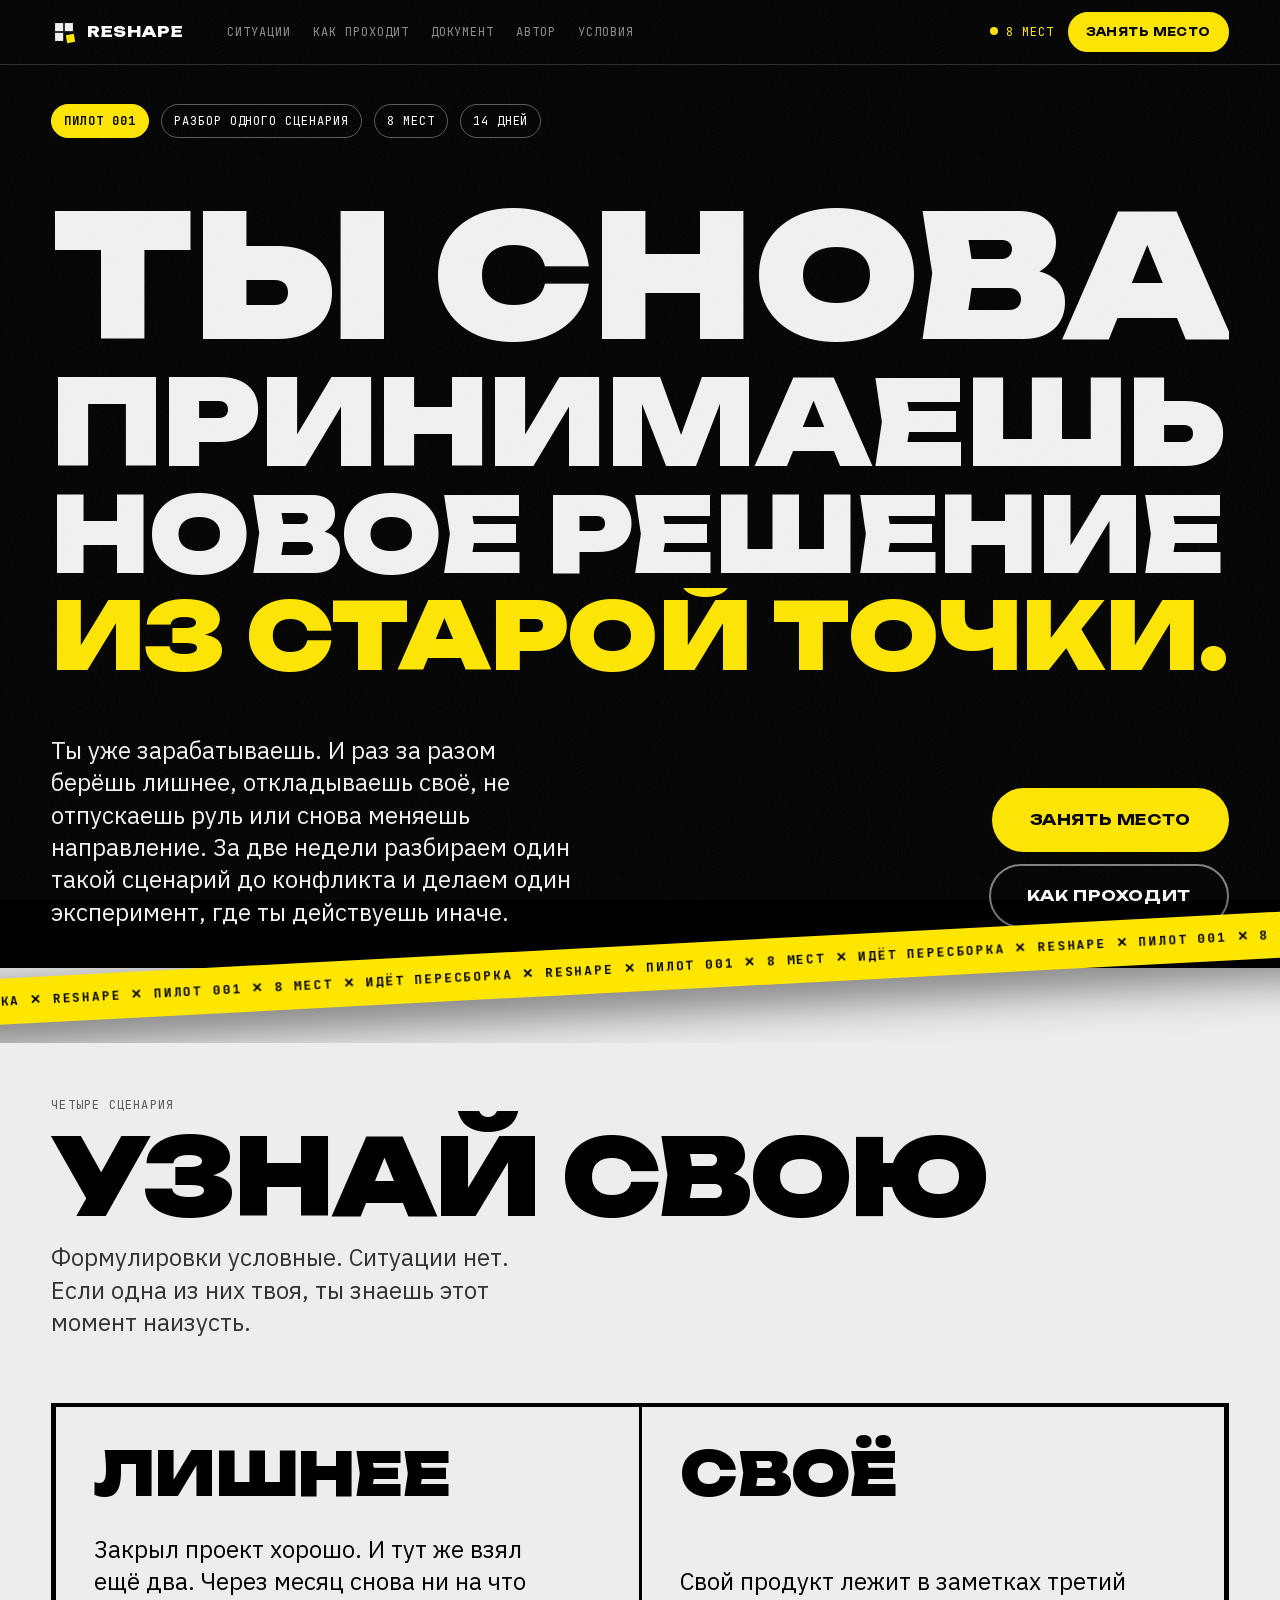
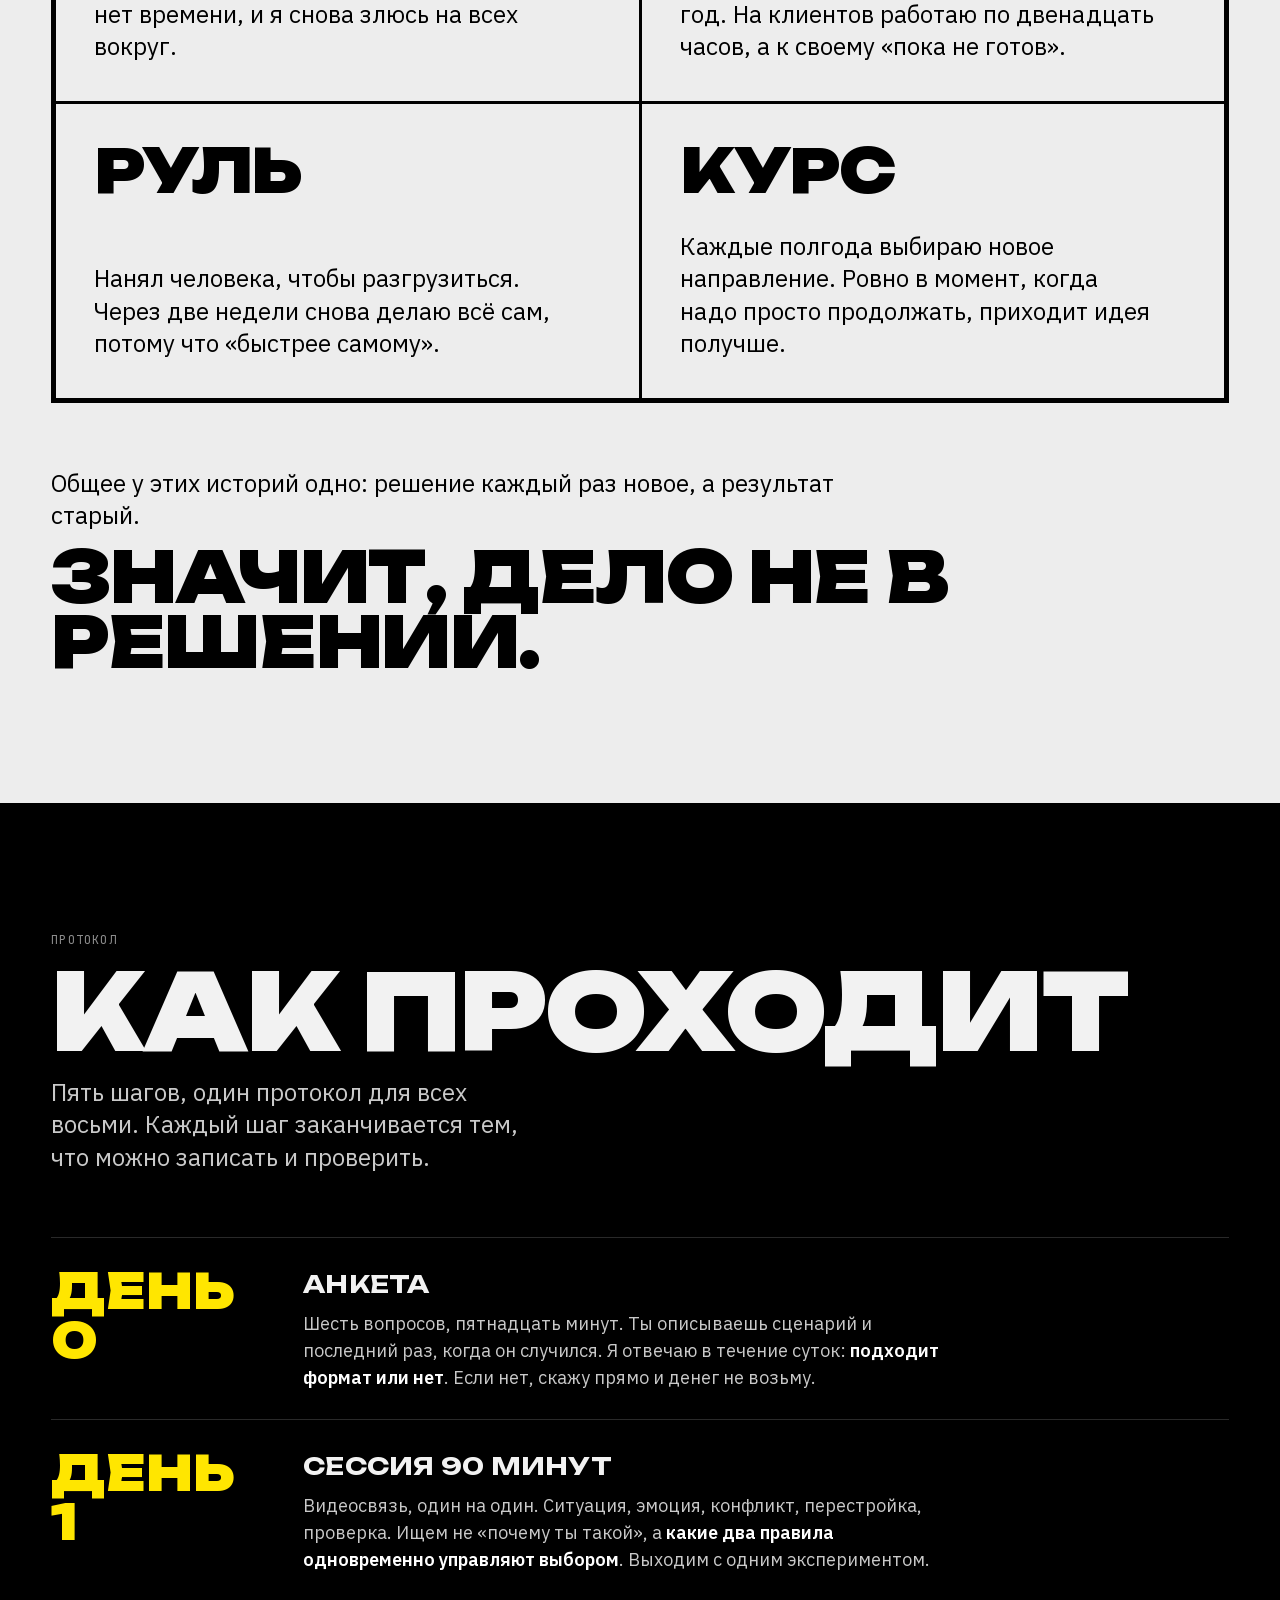
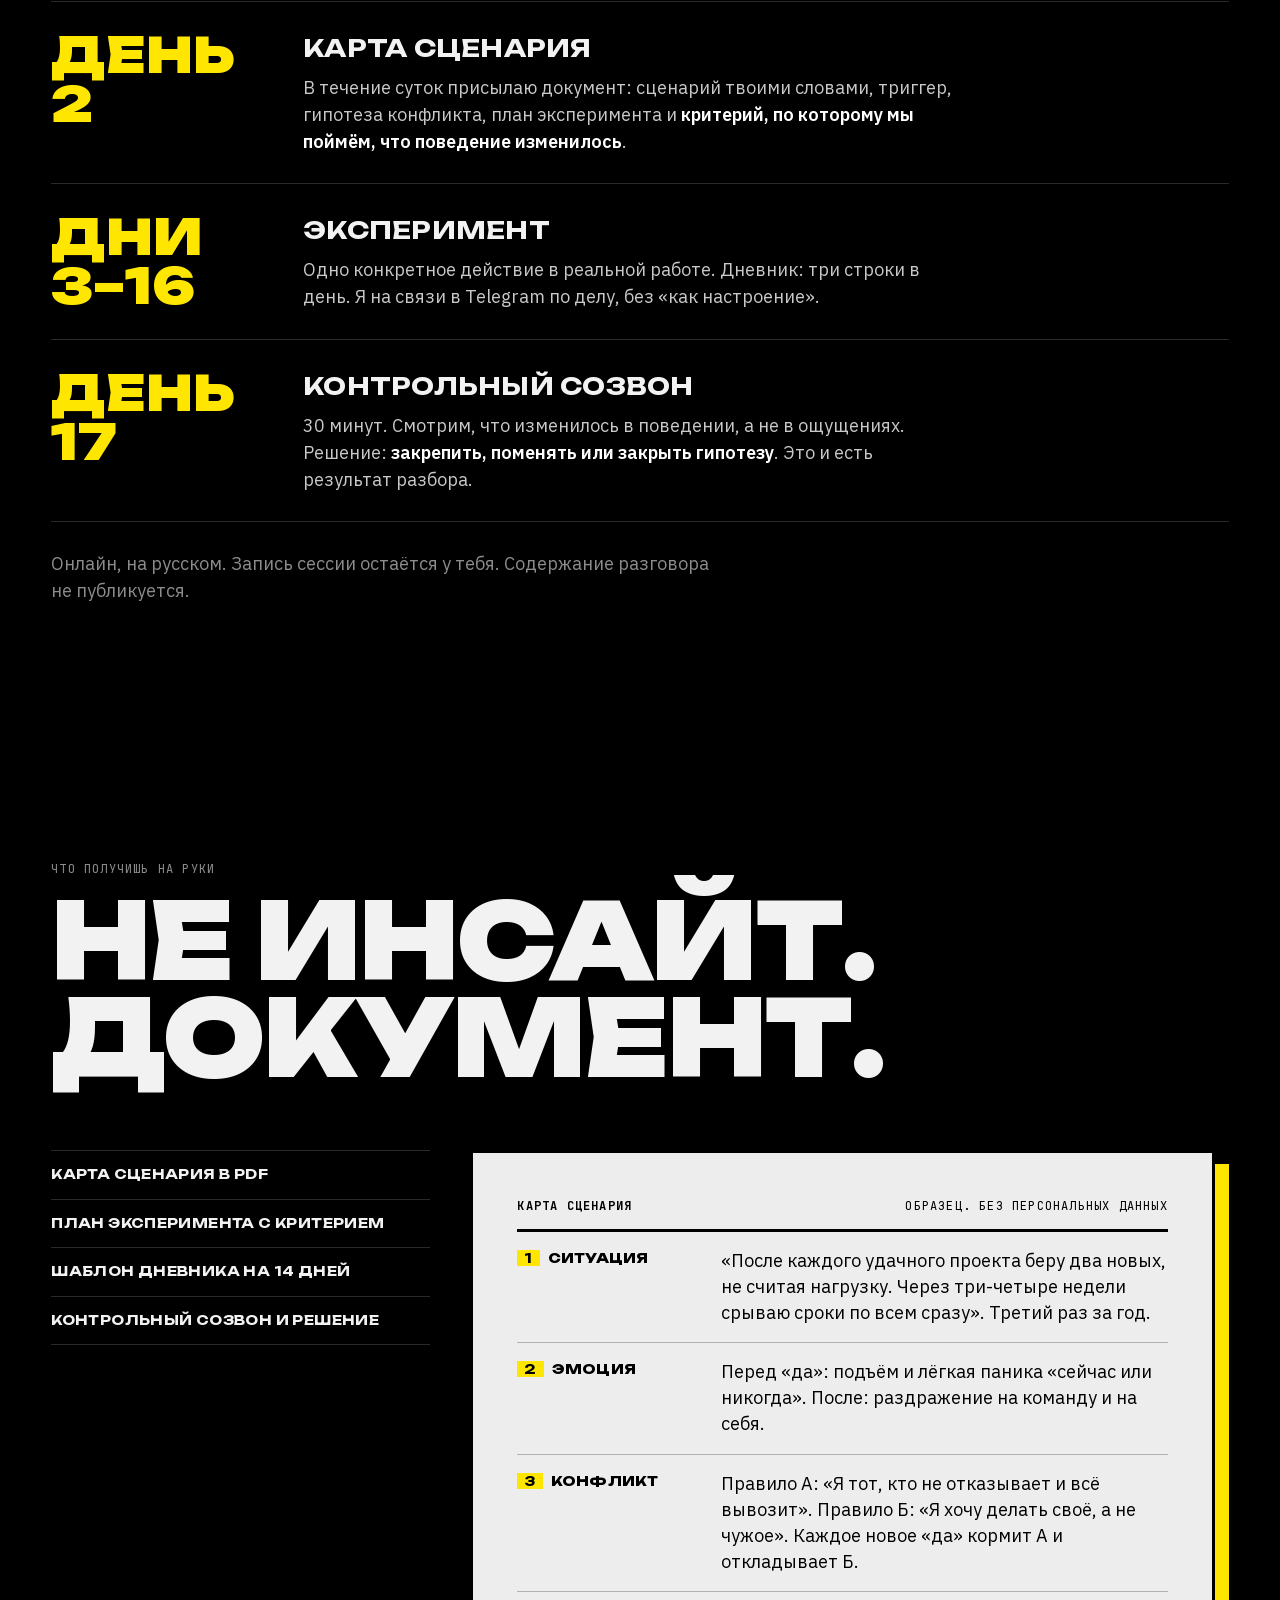
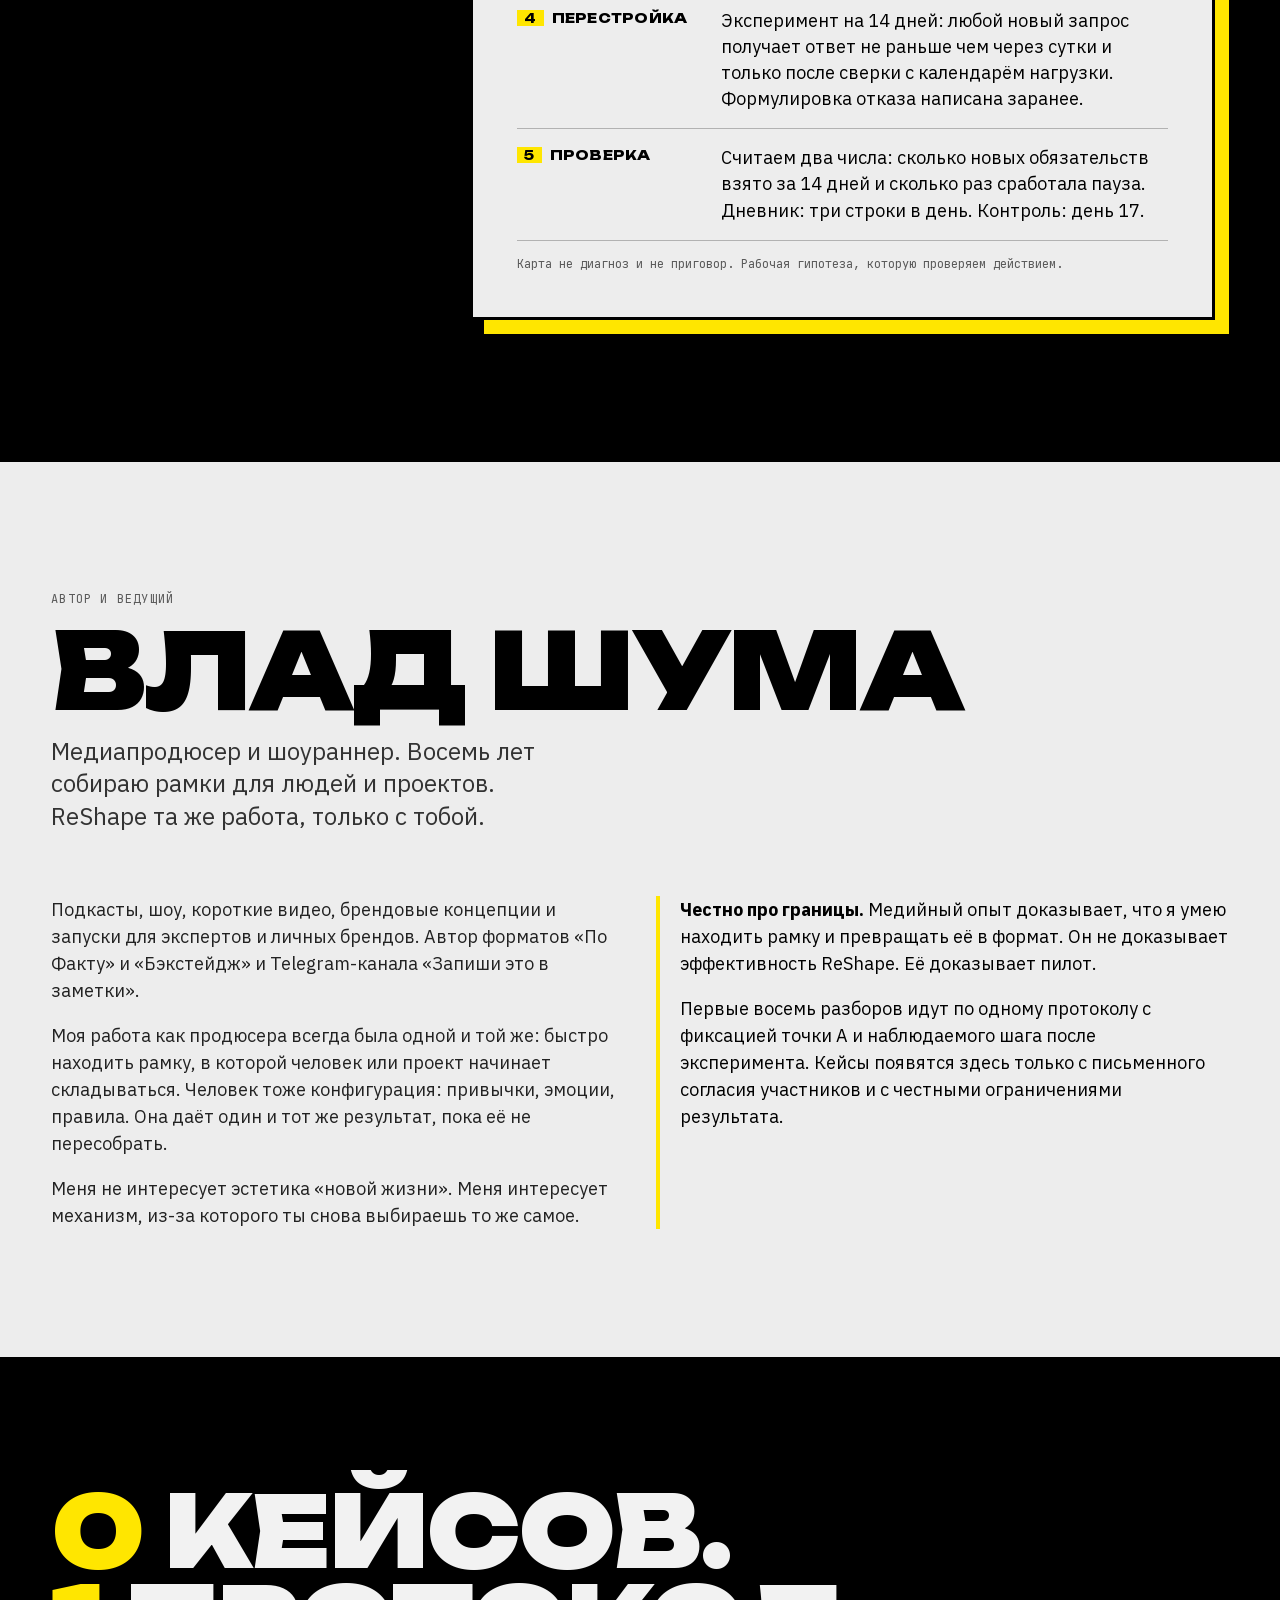
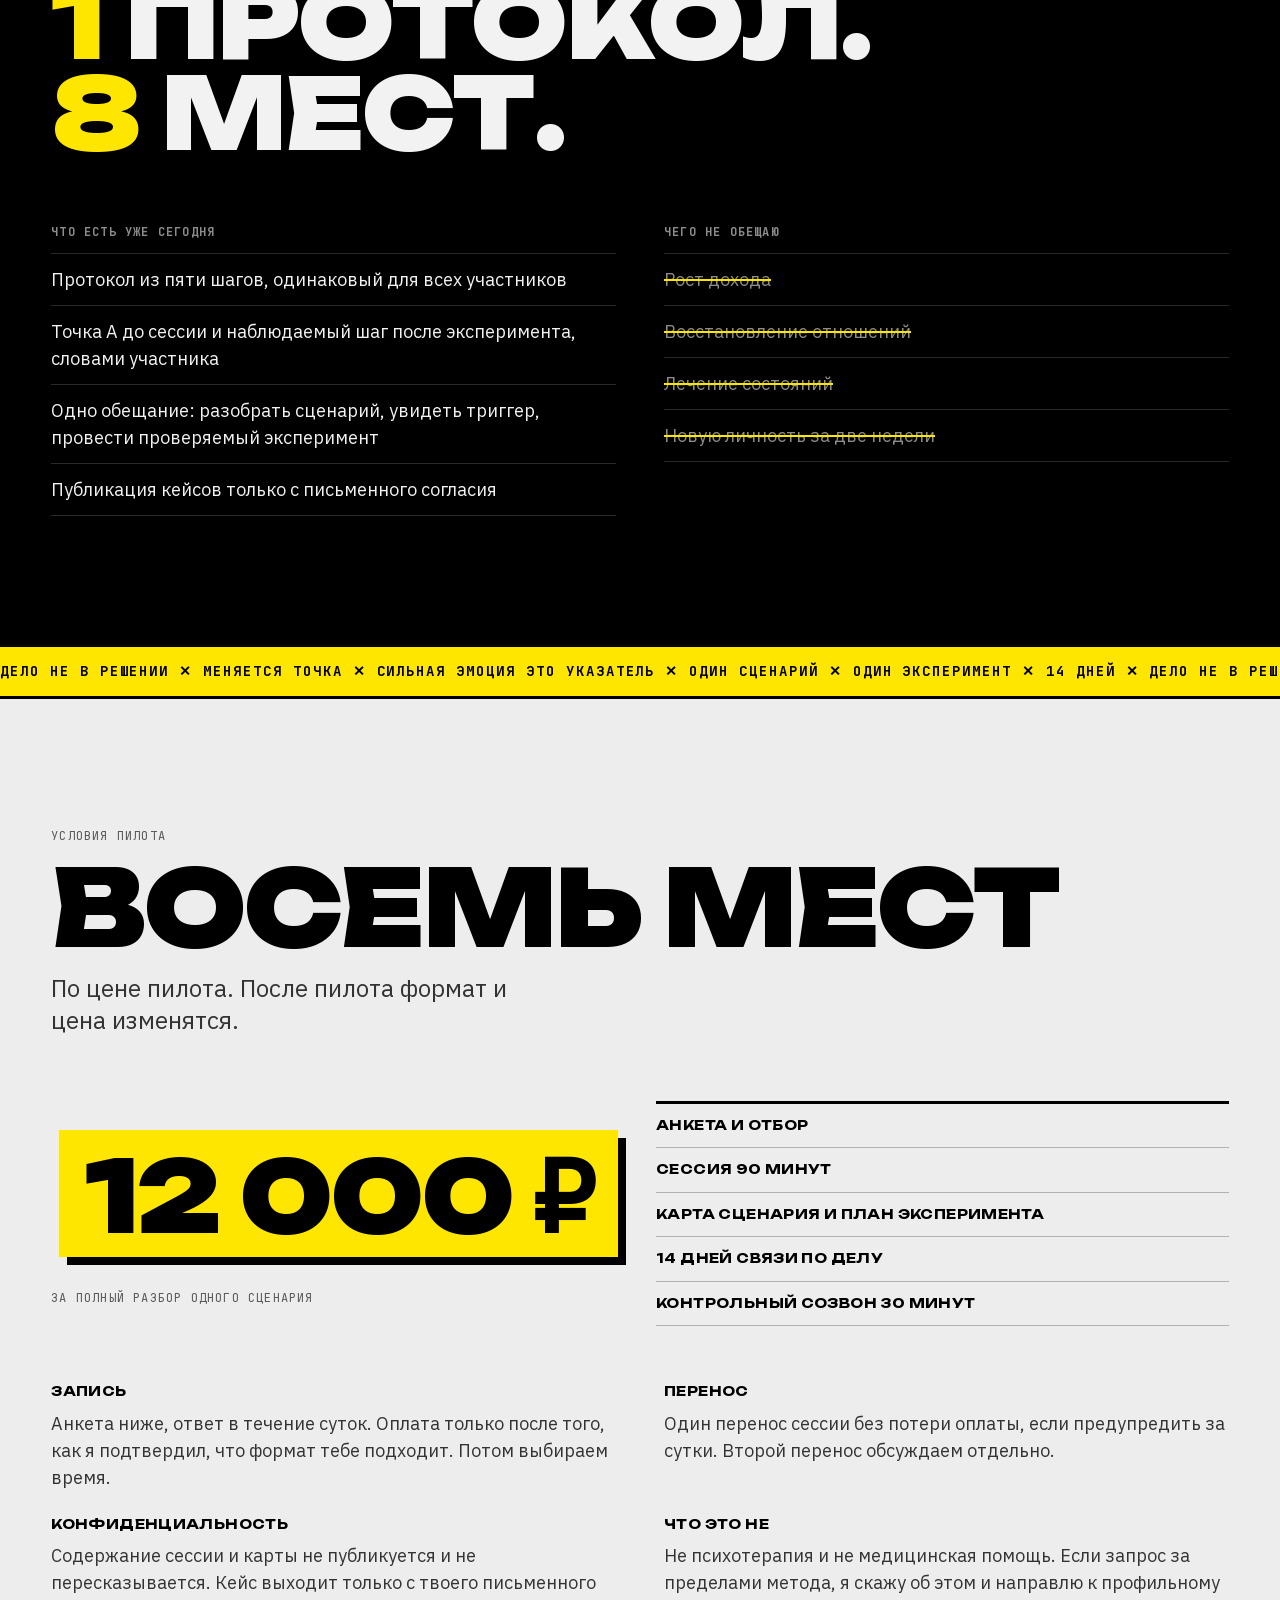
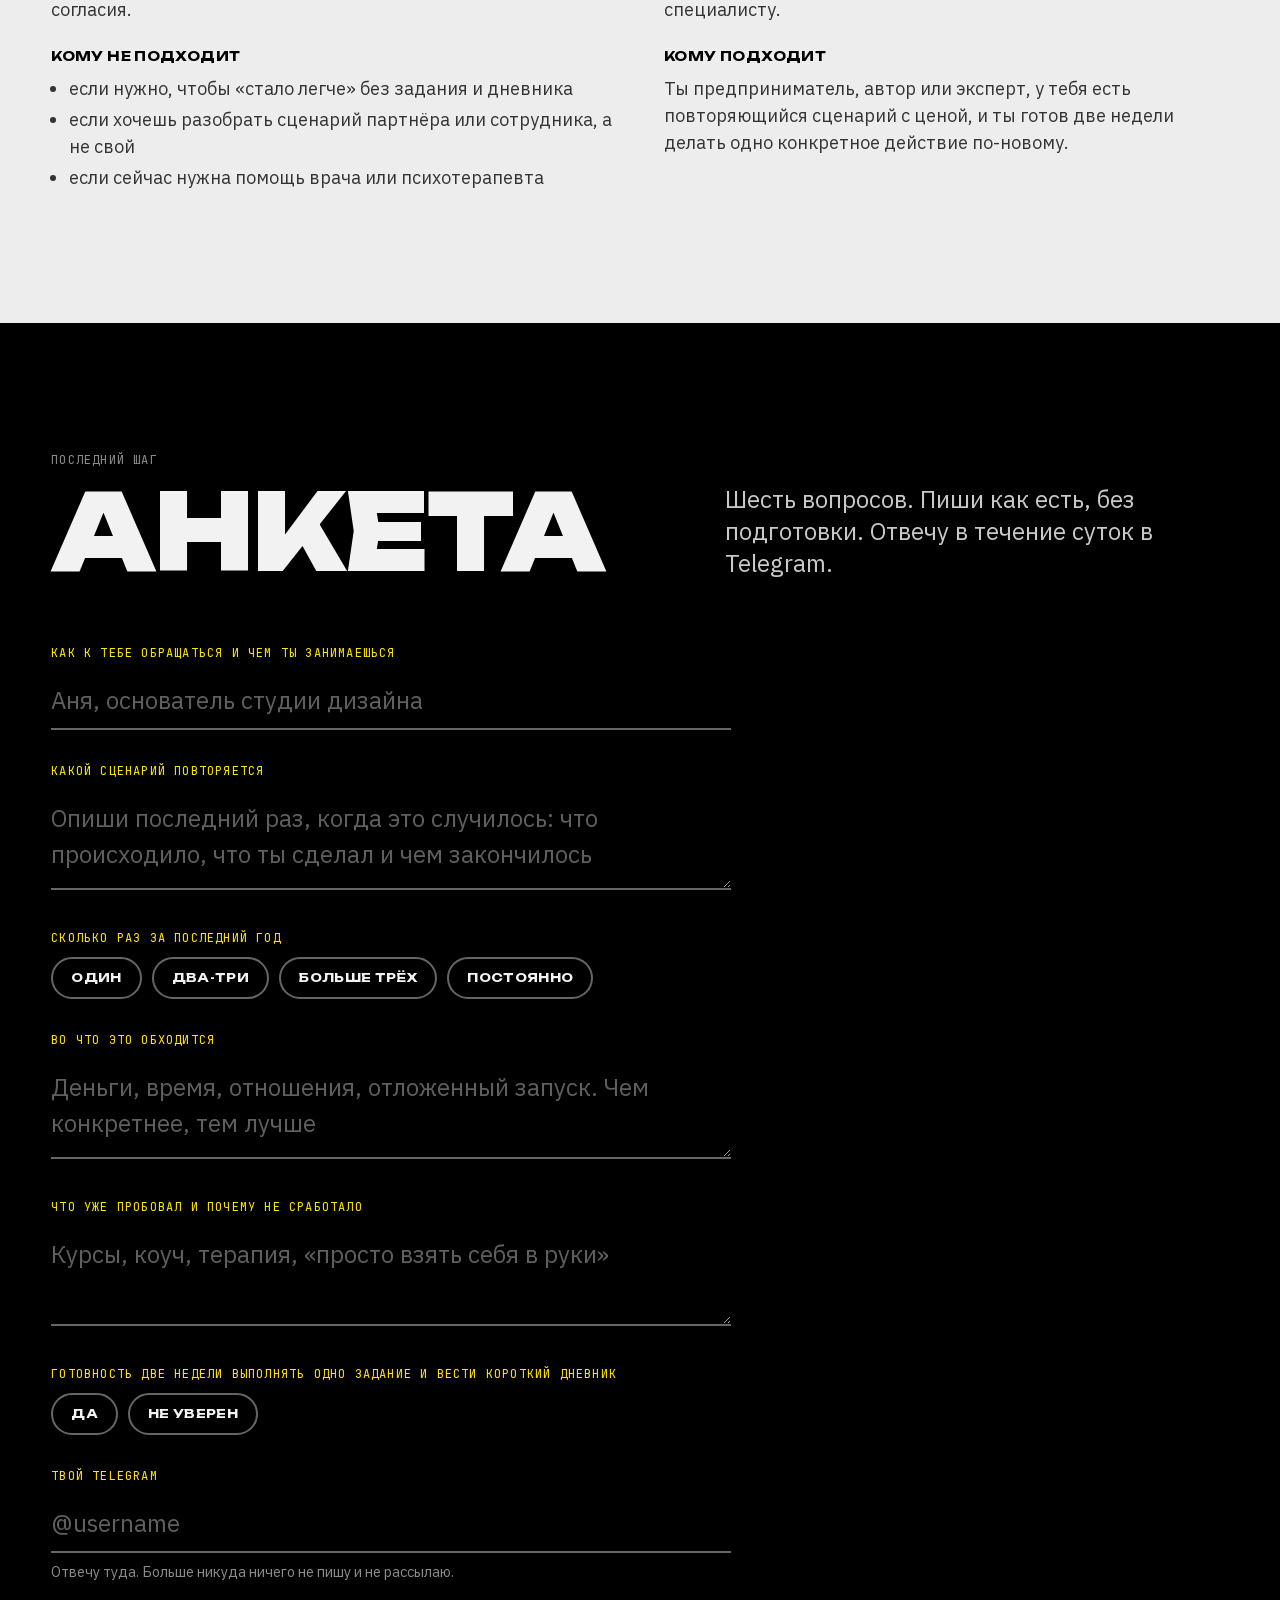
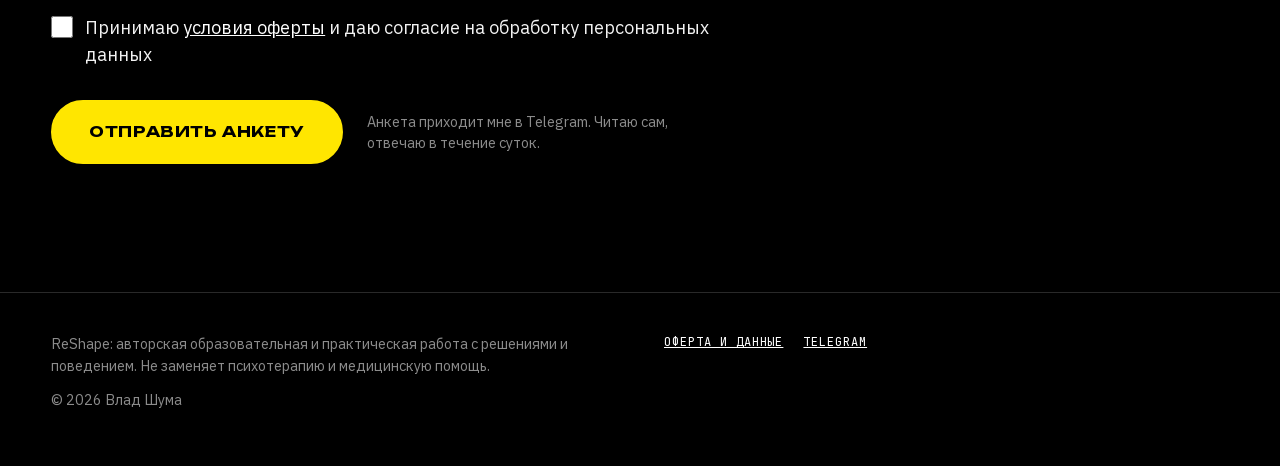
==== index.html @ 0f5c49ff "Редизайн: стрит-хайп, чёрное и жёлтое Афишный заголовок на всю ширину (Unbounded), IBM Plex Sans, Je" ====
<!DOCTYPE html>
<html lang="ru">
<head>
<meta charset="utf-8">
<meta name="viewport" content="width=device-width, initial-scale=1">
<title>ReShape — разбор одного повторяющегося сценария</title>
<meta name="description" content="Ты снова принимаешь новое решение из старой точки. Разбор одного повторяющегося сценария для предпринимателей и экспертов: сессия 90 минут, карта сценария, эксперимент на 7–14 дней, контроль. Пилот 001, восемь мест.">
<meta name="theme-color" content="#000000">
<meta property="og:type" content="website">
<meta property="og:title" content="ReShape — разбор одного повторяющегося сценария">
<meta property="og:description" content="Ты снова принимаешь новое решение из старой точки. Один сценарий, один эксперимент, две недели. Пилот 001, восемь мест.">
<meta property="og:image" content="https://shumniyvlad-cell.github.io/reshape/assets/img/og.png">
<meta property="og:url" content="https://shumniyvlad-cell.github.io/reshape/">
<meta name="twitter:card" content="summary_large_image">
<link rel="canonical" href="https://shumniyvlad-cell.github.io/reshape/">
<link rel="icon" href="assets/img/mark.svg" type="image/svg+xml">
<link rel="preload" href="fonts/unbounded-200-900-cyrillic.woff2" as="font" type="font/woff2" crossorigin>
<link rel="preload" href="fonts/plex-400-cyrillic.woff2" as="font" type="font/woff2" crossorigin>
<link rel="preload" href="fonts/jbmono-700-cyrillic.woff2" as="font" type="font/woff2" crossorigin>
<link rel="stylesheet" href="fonts/fonts.css?v=4">
<link rel="stylesheet" href="css/styles.css?v=4">
<script>
(function(){try{var p=new URLSearchParams(location.search);if(p.has('motion'))localStorage.setItem('reshape-motion',p.get('motion'));var f=localStorage.getItem('reshape-motion');var r=f==='1'?false:f==='0'?true:matchMedia('(prefers-reduced-motion: reduce)').matches;document.documentElement.className+=r?' no-motion':' motion';}catch(e){document.documentElement.className+=' motion'}})();
</script>
</head>
<body>

<a class="skip" href="#main">К содержанию</a>

<header class="hd">
  <div class="wrap hd__in">
    <a class="brand" href="#top" aria-label="ReShape, на начало страницы">
      <img src="assets/img/mark.svg" alt="" width="26" height="26">
      <span>ReShape</span>
    </a>
    <nav class="hd__nav" aria-label="Разделы">
      <a href="#situations">Ситуации</a>
      <a href="#how">Как проходит</a>
      <a href="#map">Документ</a>
      <a href="#author">Автор</a>
      <a href="#terms">Условия</a>
    </nav>
    <div class="hd__right">
      <span class="seats">8 мест</span>
      <a class="btn btn--sm" href="#apply">Занять место</a>
    </div>
  </div>
</header>

<main id="main">

<section class="hero" id="top">
  <div class="wrap">
    <div class="hero__meta">
      <span class="tag tag--y">Пилот 001</span>
      <span class="tag">Разбор одного сценария</span>
      <span class="tag">8 мест</span>
      <span class="tag">14 дней</span>
    </div>
    <h1 class="slamwall" id="slam" data-lines-desktop="ТЫ СНОВА|ПРИНИМАЕШЬ|НОВОЕ РЕШЕНИЕ|ИЗ СТАРОЙ ТОЧКИ." data-lines-mobile="ТЫ СНОВА|ПРИНИМАЕШЬ|НОВОЕ|РЕШЕНИЕ|ИЗ СТАРОЙ|ТОЧКИ." data-yellow-from="ИЗ СТАРОЙ">
      <span class="ln"><span class="w">Ты снова</span></span>
      <span class="ln"><span class="w">принимаешь</span></span>
      <span class="ln"><span class="w">новое решение</span></span>
      <span class="ln ln--y"><span class="w">из старой точки.</span></span>
    </h1>
    <div class="hero__row">
      <p class="hero__lead">Ты уже зарабатываешь. И раз за разом берёшь лишнее, откладываешь своё, не отпускаешь руль или снова меняешь направление. За две недели разбираем один такой сценарий до конфликта и делаем один эксперимент, где ты действуешь иначе.</p>
      <div class="hero__cta">
        <a class="btn btn--lg" href="#apply">Занять место</a>
        <a class="btn btn--lg btn--ghost" href="#how">Как проходит</a>
      </div>
    </div>
  </div>
</section>

<div class="tape" aria-hidden="true">
  <div class="tape__band"><div class="track" data-repeat="8"><span>Идёт пересборка ✕ ReShape ✕ Пилот 001 ✕ 8 мест ✕ </span></div></div>
</div>

<section class="sec sec--light" id="situations">
  <div class="wrap">
    <div class="sec__head">
      <div>
        <p class="kicker">Четыре сценария</p>
        <h2 class="slam rv">Узнай свою</h2>
      </div>
      <p class="sub">Формулировки условные. Ситуации нет. Если одна из них твоя, ты знаешь этот момент наизусть.</p>
    </div>
    <div class="sit">
      <article class="sit__card rv">
        <div class="sit__stamp">Лишнее</div>
        <p class="sit__q">Закрыл проект хорошо. И тут же взял ещё два. Через месяц снова ни на что нет времени, и я снова злюсь на всех вокруг.</p>
      </article>
      <article class="sit__card rv">
        <div class="sit__stamp">Своё</div>
        <p class="sit__q">Свой продукт лежит в заметках третий год. На клиентов работаю по двенадцать часов, а к своему «пока не готов».</p>
      </article>
      <article class="sit__card rv">
        <div class="sit__stamp">Руль</div>
        <p class="sit__q">Нанял человека, чтобы разгрузиться. Через две недели снова делаю всё сам, потому что «быстрее самому».</p>
      </article>
      <article class="sit__card rv">
        <div class="sit__stamp">Курс</div>
        <p class="sit__q">Каждые полгода выбираю новое направление. Ровно в момент, когда надо просто продолжать, приходит идея получше.</p>
      </article>
    </div>
    <div class="sit__after">
      <p>Общее у этих историй одно: решение каждый раз новое, а результат старый.</p>
      <h3 class="slam slam--m rv">Значит, дело не в решении.</h3>
    </div>
  </div>
</section>

<section class="sec" id="how">
  <div class="wrap">
    <div class="sec__head">
      <div>
        <p class="kicker">Протокол</p>
        <h2 class="slam rv">Как проходит</h2>
      </div>
      <p class="sub">Пять шагов, один протокол для всех восьми. Каждый шаг заканчивается тем, что можно записать и проверить.</p>
    </div>
    <ol class="steps">
      <li class="step">
        <div class="step__day">День 0</div>
        <div>
          <h3>Анкета</h3>
          <p>Шесть вопросов, пятнадцать минут. Ты описываешь сценарий и последний раз, когда он случился. Я отвечаю в течение суток: <strong>подходит формат или нет</strong>. Если нет, скажу прямо и денег не возьму.</p>
        </div>
      </li>
      <li class="step">
        <div class="step__day">День 1</div>
        <div>
          <h3>Сессия 90 минут</h3>
          <p>Видеосвязь, один на один. Ситуация, эмоция, конфликт, перестройка, проверка. Ищем не «почему ты такой», а <strong>какие два правила одновременно управляют выбором</strong>. Выходим с одним экспериментом.</p>
        </div>
      </li>
      <li class="step">
        <div class="step__day">День 2</div>
        <div>
          <h3>Карта сценария</h3>
          <p>В течение суток присылаю документ: сценарий твоими словами, триггер, гипотеза конфликта, план эксперимента и <strong>критерий, по которому мы поймём, что поведение изменилось</strong>.</p>
        </div>
      </li>
      <li class="step">
        <div class="step__day">Дни 3–16</div>
        <div>
          <h3>Эксперимент</h3>
          <p>Одно конкретное действие в реальной работе. Дневник: три строки в день. Я на связи в Telegram по делу, без «как настроение».</p>
        </div>
      </li>
      <li class="step">
        <div class="step__day">День 17</div>
        <div>
          <h3>Контрольный созвон</h3>
          <p>30 минут. Смотрим, что изменилось в поведении, а не в ощущениях. Решение: <strong>закрепить, поменять или закрыть гипотезу</strong>. Это и есть результат разбора.</p>
        </div>
      </li>
    </ol>
    <p class="steps__note">Онлайн, на русском. Запись сессии остаётся у тебя. Содержание разговора не публикуется.</p>
  </div>
</section>

<section class="sec" id="map">
  <div class="wrap">
    <div class="sec__head">
      <div>
        <p class="kicker">Что получишь на руки</p>
        <h2 class="slam rv">Не инсайт. Документ.</h2>
      </div>
    </div>
    <div class="map-grid">
      <ul class="give">
        <li>Карта сценария в PDF</li>
        <li>План эксперимента с критерием</li>
        <li>Шаблон дневника на 14 дней</li>
        <li>Контрольный созвон и решение</li>
      </ul>
      <figure class="pass rv" aria-label="Пример карты сценария">
        <div class="pass__head">
          <b>Карта сценария</b>
          <span>Образец. Без персональных данных</span>
        </div>
        <div class="pass__row">
          <div class="pass__k"><b>1</b>Ситуация</div>
          <p class="pass__v">«После каждого удачного проекта беру два новых, не считая нагрузку. Через три-четыре недели срываю сроки по всем сразу». Третий раз за год.</p>
        </div>
        <div class="pass__row">
          <div class="pass__k"><b>2</b>Эмоция</div>
          <p class="pass__v">Перед «да»: подъём и лёгкая паника «сейчас или никогда». После: раздражение на команду и на себя.</p>
        </div>
        <div class="pass__row">
          <div class="pass__k"><b>3</b>Конфликт</div>
          <p class="pass__v">Правило А: «Я тот, кто не отказывает и всё вывозит». Правило Б: «Я хочу делать своё, а не чужое». Каждое новое «да» кормит А и откладывает Б.</p>
        </div>
        <div class="pass__row">
          <div class="pass__k"><b>4</b>Перестройка</div>
          <p class="pass__v">Эксперимент на 14 дней: любой новый запрос получает ответ не раньше чем через сутки и только после сверки с календарём нагрузки. Формулировка отказа написана заранее.</p>
        </div>
        <div class="pass__row">
          <div class="pass__k"><b>5</b>Проверка</div>
          <p class="pass__v">Считаем два числа: сколько новых обязательств взято за 14 дней и сколько раз сработала пауза. Дневник: три строки в день. Контроль: день 17.</p>
        </div>
        <figcaption class="pass__foot">Карта не диагноз и не приговор. Рабочая гипотеза, которую проверяем действием.</figcaption>
      </figure>
    </div>
  </div>
</section>

<section class="sec sec--light" id="author">
  <div class="wrap">
    <div class="sec__head">
      <div>
        <p class="kicker">Автор и ведущий</p>
        <h2 class="slam rv">Влад Шума</h2>
      </div>
      <p class="sub">Медиапродюсер и шоураннер. Восемь лет собираю рамки для людей и проектов. ReShape та же работа, только с тобой.</p>
    </div>
    <div class="auth">
      <div>
        <p style="color:#222">Подкасты, шоу, короткие видео, брендовые концепции и запуски для экспертов и личных брендов. Автор форматов «По Факту» и «Бэкстейдж» и Telegram-канала «Запиши это в заметки».</p>
        <p style="color:#222">Моя работа как продюсера всегда была одной и той же: быстро находить рамку, в которой человек или проект начинает складываться. Человек тоже конфигурация: привычки, эмоции, правила. Она даёт один и тот же результат, пока её не пересобрать.</p>
        <p style="color:#222">Меня не интересует эстетика «новой жизни». Меня интересует механизм, из-за которого ты снова выбираешь то же самое.</p>
      </div>
      <div class="hon">
        <p style="color:#000"><strong>Честно про границы.</strong> Медийный опыт доказывает, что я умею находить рамку и превращать её в формат. Он не доказывает эффективность ReShape. Её доказывает пилот.</p>
        <p style="color:#000;margin-top:1em">Первые восемь разборов идут по одному протоколу с фиксацией точки А и наблюдаемого шага после эксперимента. Кейсы появятся здесь только с письменного согласия участников и с честными ограничениями результата.</p>
      </div>
    </div>
  </div>
</section>

<section class="sec" id="proof">
  <div class="wrap">
    <h2 class="zero rv"><b>0</b> кейсов.<br><b>1</b> протокол.<br><b>8</b> мест.</h2>
    <div class="two">
      <div>
        <h3>Что есть уже сегодня</h3>
        <ul class="lst">
          <li>Протокол из пяти шагов, одинаковый для всех участников</li>
          <li>Точка А до сессии и наблюдаемый шаг после эксперимента, словами участника</li>
          <li>Одно обещание: разобрать сценарий, увидеть триггер, провести проверяемый эксперимент</li>
          <li>Публикация кейсов только с письменного согласия</li>
        </ul>
      </div>
      <div>
        <h3>Чего не обещаю</h3>
        <ul class="lst lst--x">
          <li>Рост дохода</li>
          <li>Восстановление отношений</li>
          <li>Лечение состояний</li>
          <li>Новую личность за две недели</li>
        </ul>
      </div>
    </div>
  </div>
</section>

<div class="ticker" aria-hidden="true"><div class="track" data-repeat="6"><span>Дело не в решении ✕ Меняется точка ✕ Сильная эмоция это указатель ✕ Один сценарий ✕ Один эксперимент ✕ 14 дней ✕ </span></div></div>

<section class="sec sec--light" id="terms">
  <div class="wrap">
    <div class="sec__head">
      <div>
        <p class="kicker">Условия пилота</p>
        <h2 class="slam rv">Восемь мест</h2>
      </div>
      <p class="sub">По цене пилота. После пилота формат и цена изменятся.</p>
    </div>
    <div class="price">
      <div>
        <div class="sticker rv" id="priceNum">12 000 ₽</div>
        <p class="price__note">За полный разбор одного сценария</p>
      </div>
      <ul class="inc">
        <li>Анкета и отбор</li>
        <li>Сессия 90 минут</li>
        <li>Карта сценария и план эксперимента</li>
        <li>14 дней связи по делу</li>
        <li>Контрольный созвон 30 минут</li>
      </ul>
    </div>
    <dl class="terms">
      <div>
        <dt>Запись</dt>
        <dd>Анкета ниже, ответ в течение суток. Оплата только после того, как я подтвердил, что формат тебе подходит. Потом выбираем время.</dd>
      </div>
      <div>
        <dt>Перенос</dt>
        <dd>Один перенос сессии без потери оплаты, если предупредить за сутки. Второй перенос обсуждаем отдельно.</dd>
      </div>
      <div>
        <dt>Конфиденциальность</dt>
        <dd>Содержание сессии и карты не публикуется и не пересказывается. Кейс выходит только с твоего письменного согласия.</dd>
      </div>
      <div>
        <dt>Что это не</dt>
        <dd>Не психотерапия и не медицинская помощь. Если запрос за пределами метода, я скажу об этом и направлю к профильному специалисту.</dd>
      </div>
      <div>
        <dt>Кому не подходит</dt>
        <dd>
          <ul>
            <li>если нужно, чтобы «стало легче» без задания и дневника</li>
            <li>если хочешь разобрать сценарий партнёра или сотрудника, а не свой</li>
            <li>если сейчас нужна помощь врача или психотерапевта</li>
          </ul>
        </dd>
      </div>
      <div>
        <dt>Кому подходит</dt>
        <dd>Ты предприниматель, автор или эксперт, у тебя есть повторяющийся сценарий с ценой, и ты готов две недели делать одно конкретное действие по-новому.</dd>
      </div>
    </dl>
  </div>
</section>

<section class="sec" id="apply">
  <div class="wrap">
    <div class="sec__head">
      <div>
        <p class="kicker">Последний шаг</p>
        <h2 class="slam rv">Анкета</h2>
      </div>
      <p class="sub">Шесть вопросов. Пиши как есть, без подготовки. Отвечу в течение суток в Telegram.</p>
    </div>
    <div class="form" id="applyBlock">
      <form id="applyForm" novalidate>
        <div class="f">
          <label class="f__l" for="fName">Как к тебе обращаться и чем ты занимаешься</label>
          <input type="text" id="fName" name="name" autocomplete="name" required placeholder="Аня, основатель студии дизайна">
        </div>
        <div class="f">
          <label class="f__l" for="fScenario">Какой сценарий повторяется</label>
          <textarea id="fScenario" name="scenario" required placeholder="Опиши последний раз, когда это случилось: что происходило, что ты сделал и чем закончилось"></textarea>
        </div>
        <div class="f">
          <span class="f__l" id="lTimes">Сколько раз за последний год</span>
          <div class="chips" role="radiogroup" aria-labelledby="lTimes">
            <label class="chip"><input type="radio" name="times" value="1 раз" required><span>Один</span></label>
            <label class="chip"><input type="radio" name="times" value="2–3 раза"><span>Два-три</span></label>
            <label class="chip"><input type="radio" name="times" value="больше 3"><span>Больше трёх</span></label>
            <label class="chip"><input type="radio" name="times" value="постоянно"><span>Постоянно</span></label>
          </div>
        </div>
        <div class="f">
          <label class="f__l" for="fCost">Во что это обходится</label>
          <textarea id="fCost" name="cost" required placeholder="Деньги, время, отношения, отложенный запуск. Чем конкретнее, тем лучше"></textarea>
        </div>
        <div class="f">
          <label class="f__l" for="fTried">Что уже пробовал и почему не сработало</label>
          <textarea id="fTried" name="tried" placeholder="Курсы, коуч, терапия, «просто взять себя в руки»"></textarea>
        </div>
        <div class="f">
          <span class="f__l" id="lReady">Готовность две недели выполнять одно задание и вести короткий дневник</span>
          <div class="chips" role="radiogroup" aria-labelledby="lReady">
            <label class="chip"><input type="radio" name="ready" value="да" required><span>Да</span></label>
            <label class="chip"><input type="radio" name="ready" value="не уверен"><span>Не уверен</span></label>
          </div>
        </div>
        <div class="f">
          <label class="f__l" for="fTg">Твой Telegram</label>
          <input type="text" id="fTg" name="telegram" required placeholder="@username" autocomplete="off">
          <p class="hint">Отвечу туда. Больше никуда ничего не пишу и не рассылаю.</p>
        </div>
        <div class="f">
          <label class="check">
            <input type="checkbox" name="consent" value="да" required>
            <span>Принимаю <a href="oferta.html" target="_blank" rel="noopener">условия оферты</a> и даю согласие на обработку персональных данных</span>
          </label>
        </div>
        <input type="text" name="website" class="hp" tabindex="-1" autocomplete="off" aria-hidden="true">
        <input type="hidden" name="utm_source"><input type="hidden" name="utm_medium"><input type="hidden" name="utm_campaign"><input type="hidden" name="utm_content"><input type="hidden" name="referrer"><input type="hidden" name="page">
        <div class="form__actions">
          <button class="btn btn--lg" type="submit" id="submitBtn">Отправить анкету</button>
          <p class="small">Анкета приходит мне в Telegram. Читаю сам, отвечаю в течение суток.</p>
        </div>
        <p class="form__err" id="formError" role="alert"></p>
      </form>
      <div class="form__done" id="formDone" aria-live="polite">
        <h3 id="doneTitle">Анкета отправлена</h3>
        <p id="doneText">Отвечу в течение суток в Telegram. Если через сутки тишина, напиши мне сам, значит, что-то сломалось.</p>
        <a class="btn" id="doneTg" href="#" target="_blank" rel="noopener">Открыть Telegram</a>
      </div>
    </div>
  </div>
</section>

</main>

<footer class="ft">
  <div class="wrap ft__in">
    <div class="ft__legal">
      <p>ReShape: авторская образовательная и практическая работа с решениями и поведением. Не заменяет психотерапию и медицинскую помощь.</p>
      <p>© <span id="year">2026</span> Влад Шума</p>
    </div>
    <div class="ft__links" id="footerLinks">
      <a href="oferta.html">Оферта и данные</a>
      <a data-link="telegram" href="#" target="_blank" rel="noopener">Telegram</a>
      <a data-link="instagram" href="#" target="_blank" rel="noopener">Instagram</a>
      <a data-link="youtube" href="#" target="_blank" rel="noopener">YouTube</a>
    </div>
  </div>
</footer>

<script src="js/main.js?v=4"></script>
</body>
</html>
---- fonts/fonts.css ----
@font-face{font-family:'Unbounded';font-style:normal;font-weight:200 900;font-display:swap;src:url('unbounded-200-900-cyrillic.woff2') format('woff2');unicode-range:U+0301, U+0400-045F, U+0490-0491, U+04B0-04B1, U+2116;}
@font-face{font-family:'IBM Plex Sans';font-style:normal;font-weight:400;font-display:swap;src:url('plex-400-cyrillic.woff2') format('woff2');unicode-range:U+0301, U+0400-045F, U+0490-0491, U+04B0-04B1, U+2116;}
@font-face{font-family:'IBM Plex Sans';font-style:normal;font-weight:600;font-display:swap;src:url('plex-600-cyrillic.woff2') format('woff2');unicode-range:U+0301, U+0400-045F, U+0490-0491, U+04B0-04B1, U+2116;}
@font-face{font-family:'IBM Plex Sans';font-style:normal;font-weight:700;font-display:swap;src:url('plex-700-cyrillic.woff2') format('woff2');unicode-range:U+0301, U+0400-045F, U+0490-0491, U+04B0-04B1, U+2116;}
@font-face{font-family:'JetBrains Mono';font-style:normal;font-weight:400;font-display:swap;src:url('jbmono-400-cyrillic.woff2') format('woff2');unicode-range:U+0301, U+0400-045F, U+0490-0491, U+04B0-04B1, U+2116;}
@font-face{font-family:'JetBrains Mono';font-style:normal;font-weight:700;font-display:swap;src:url('jbmono-700-cyrillic.woff2') format('woff2');unicode-range:U+0301, U+0400-045F, U+0490-0491, U+04B0-04B1, U+2116;}
@font-face{font-family:'Unbounded';font-style:normal;font-weight:200 900;font-display:swap;src:url('unbounded-200-900-latin.woff2') format('woff2');unicode-range:U+0000-00FF, U+0131, U+0152-0153, U+02BB-02BC, U+02C6, U+02DA, U+02DC, U+0304, U+0308, U+0329, U+2000-206F, U+20AC, U+2122, U+2191, U+2193, U+2212, U+2215, U+FEFF, U+FFFD;}
@font-face{font-family:'IBM Plex Sans';font-style:normal;font-weight:400;font-display:swap;src:url('plex-400-latin.woff2') format('woff2');unicode-range:U+0000-00FF, U+0131, U+0152-0153, U+02BB-02BC, U+02C6, U+02DA, U+02DC, U+0304, U+0308, U+0329, U+2000-206F, U+20AC, U+2122, U+2191, U+2193, U+2212, U+2215, U+FEFF, U+FFFD;}
@font-face{font-family:'IBM Plex Sans';font-style:normal;font-weight:600;font-display:swap;src:url('plex-600-latin.woff2') format('woff2');unicode-range:U+0000-00FF, U+0131, U+0152-0153, U+02BB-02BC, U+02C6, U+02DA, U+02DC, U+0304, U+0308, U+0329, U+2000-206F, U+20AC, U+2122, U+2191, U+2193, U+2212, U+2215, U+FEFF, U+FFFD;}
@font-face{font-family:'IBM Plex Sans';font-style:normal;font-weight:700;font-display:swap;src:url('plex-700-latin.woff2') format('woff2');unicode-range:U+0000-00FF, U+0131, U+0152-0153, U+02BB-02BC, U+02C6, U+02DA, U+02DC, U+0304, U+0308, U+0329, U+2000-206F, U+20AC, U+2122, U+2191, U+2193, U+2212, U+2215, U+FEFF, U+FFFD;}
@font-face{font-family:'JetBrains Mono';font-style:normal;font-weight:400;font-display:swap;src:url('jbmono-400-latin.woff2') format('woff2');unicode-range:U+0000-00FF, U+0131, U+0152-0153, U+02BB-02BC, U+02C6, U+02DA, U+02DC, U+0304, U+0308, U+0329, U+2000-206F, U+20AC, U+2122, U+2191, U+2193, U+2212, U+2215, U+FEFF, U+FFFD;}
@font-face{font-family:'JetBrains Mono';font-style:normal;font-weight:700;font-display:swap;src:url('jbmono-700-latin.woff2') format('woff2');unicode-range:U+0000-00FF, U+0131, U+0152-0153, U+02BB-02BC, U+02C6, U+02DA, U+02DC, U+0304, U+0308, U+0329, U+2000-206F, U+20AC, U+2122, U+2191, U+2193, U+2212, U+2215, U+FEFF, U+FFFD;}
---- css/styles.css ----
/* ReShape — сайт пилота. Плакат: чёрное, белое, сигнальный жёлтый. Идёт пересборка. */

:root{
  --black:#000000;
  --white:#F2F2F2;
  --light:#EDEDED;
  --yellow:#FFE600;
  --grey:#8C8C8C;
  --grey-d:#5A5A5A;
  --line:rgba(255,255,255,.16);

  --display:'Unbounded', 'Arial Black', Impact, sans-serif;
  --sans:'IBM Plex Sans', system-ui, -apple-system, 'Segoe UI', Roboto, sans-serif;
  --mono:'JetBrains Mono', ui-monospace, Menlo, Consolas, monospace;

  --max:1360px;
  --gutter:clamp(16px, 4vw, 56px);

  --t0:clamp(1rem, .95rem + .3vw, 1.125rem);
  --t1:clamp(1.15rem, 1rem + .8vw, 1.5rem);
  --t2:clamp(1.5rem, 1.1rem + 1.8vw, 2.4rem);
  --slam:clamp(2.4rem, 1rem + 7vw, 7.5rem);
}

*,*::before,*::after{box-sizing:border-box}
html{-webkit-text-size-adjust:100%;background:var(--black)}
html.motion{scroll-behavior:smooth}
body{overflow-x:hidden}
body{
  margin:0;background:var(--black);color:var(--white);
  font-family:var(--sans);font-size:var(--t0);line-height:1.5;
}
body::after{
  content:'';position:fixed;inset:0;pointer-events:none;z-index:60;opacity:.07;
  background-image:url("data:image/svg+xml,%3Csvg xmlns='http://www.w3.org/2000/svg' width='180' height='180'%3E%3Cfilter id='n'%3E%3CfeTurbulence type='fractalNoise' baseFrequency='.85' numOctaves='2' stitchTiles='stitch'/%3E%3C/filter%3E%3Crect width='100%25' height='100%25' filter='url(%23n)'/%3E%3C/svg%3E");
  background-size:180px 180px;
}
img,svg{display:block;max-width:100%}
h1,h2,h3,p,ul,ol,dl,dd,figure{margin:0}
a{color:inherit}
button{font:inherit;color:inherit}
::selection{background:var(--yellow);color:#000}
:focus-visible{outline:3px solid var(--yellow);outline-offset:3px}

.skip{position:absolute;left:-999px;top:8px;z-index:100;padding:10px 14px;background:var(--yellow);color:#000}
.skip:focus{left:8px}

.wrap{max-width:var(--max);margin:0 auto;padding:0 var(--gutter)}

/* Типографика */
.slam{
  font-family:var(--display);font-weight:900;text-transform:uppercase;
  letter-spacing:-.02em;line-height:.92;font-size:var(--slam);
}
.slam--m{font-size:clamp(1.9rem, .9rem + 4.4vw, 4.4rem)}
.kicker{font-family:var(--mono);font-size:12px;letter-spacing:.1em;text-transform:uppercase;color:var(--grey);margin-bottom:14px}
.sub{font-size:var(--t1);line-height:1.35;max-width:36ch}
.tag{
  display:inline-block;font-family:var(--mono);font-size:12px;letter-spacing:.08em;text-transform:uppercase;
  padding:7px 12px;border:1px solid rgba(255,255,255,.35);border-radius:999px;color:#fff;white-space:nowrap;
}
.tag--y{background:var(--yellow);border-color:var(--yellow);color:#000;font-weight:700}

/* Кнопки */
.btn{
  display:inline-flex;align-items:center;justify-content:center;gap:10px;
  min-height:52px;padding:14px 26px;border-radius:999px;
  border:2px solid var(--yellow);background:var(--yellow);color:#000;
  font-family:var(--display);font-weight:700;font-size:13px;letter-spacing:.04em;text-transform:uppercase;
  text-decoration:none;cursor:pointer;white-space:nowrap;
  transition:transform .15s, background-color .2s, color .2s, border-color .2s;
}
.btn:hover{background:#fff;border-color:#fff;color:#000}
.btn:active{transform:scale(.97)}
.btn--ghost{background:transparent;color:#fff;border-color:rgba(255,255,255,.5)}
.btn--ghost:hover{background:#fff;color:#000;border-color:#fff}
.btn--sm{min-height:40px;padding:8px 16px;font-size:11px}
.btn--lg{min-height:64px;padding:18px 36px;font-size:15px}
.btn[disabled]{opacity:.6;cursor:default}

/* Шапка */
.hd{
  position:fixed;left:0;right:0;top:0;z-index:40;
  background:rgba(0,0,0,.84);backdrop-filter:blur(10px);-webkit-backdrop-filter:blur(10px);
  border-bottom:1px solid var(--line);
}
.hd__in{display:flex;align-items:center;gap:16px;min-height:64px}
.brand{
  display:flex;align-items:center;gap:10px;text-decoration:none;color:#fff;
  font-family:var(--display);font-weight:800;font-size:15px;letter-spacing:.04em;text-transform:uppercase;
}
.brand img{width:26px;height:26px}
.hd__nav{display:none;gap:22px;margin-left:28px}
.hd__nav a{color:var(--grey);text-decoration:none;font-family:var(--mono);font-size:12px;letter-spacing:.08em;text-transform:uppercase}
.hd__nav a:hover{color:#fff}
.hd__right{margin-left:auto;display:flex;align-items:center;gap:14px}
.seats{display:none;font-family:var(--mono);font-size:12px;letter-spacing:.08em;text-transform:uppercase;color:var(--yellow)}
.seats::before{content:'';display:inline-block;width:8px;height:8px;border-radius:50%;background:var(--yellow);margin-right:8px;vertical-align:1px}
.motion .seats::before{animation:pulse 1.6s ease-in-out infinite}
@keyframes pulse{50%{opacity:.2}}
@media (min-width:900px){.hd__nav{display:flex}.seats{display:inline-block}}

/* Первый экран */
.hero{
  min-height:100svh;display:flex;flex-direction:column;justify-content:flex-end;
  padding:104px 0 40px;position:relative;
}
.hero > .wrap{min-width:0;width:100%;max-width:var(--max)}
.slamwall{width:100%;max-width:100%;min-width:0}
.hero__meta{display:flex;flex-wrap:wrap;gap:8px 12px;margin-bottom:clamp(24px, 4vw, 56px)}
.slamwall{
  font-family:var(--display);font-weight:900;text-transform:uppercase;
  letter-spacing:-.025em;line-height:.95;margin-bottom:clamp(28px, 4vw, 56px);
}
.slamwall .ln{display:block;white-space:nowrap;overflow:hidden;font-size:var(--slam);line-height:1.02}
.slamwall .w{display:inline-block;will-change:transform}
.slamwall .ln--y{color:var(--yellow)}
.hero__row{display:grid;grid-template-columns:1fr;gap:24px;align-items:end}
@media (min-width:900px){.hero__row{grid-template-columns:7fr 5fr}}
.hero__lead{font-size:var(--t1);line-height:1.35;max-width:38ch}
.hero__cta{display:flex;flex-wrap:wrap;gap:12px}
@media (min-width:900px){.hero__cta{justify-content:flex-end}}

/* Лента и тикер */
.tape{position:relative;height:150px;margin:-75px 0;overflow:hidden;z-index:5;pointer-events:none}
.tape__band{
  position:absolute;left:-10%;right:-10%;top:50%;transform:translateY(-50%) rotate(-3deg);
  background:var(--yellow);color:#000;padding:13px 0;overflow:hidden;white-space:nowrap;
  font-family:var(--mono);font-weight:700;font-size:13px;letter-spacing:.14em;text-transform:uppercase;
  box-shadow:0 14px 50px rgba(0,0,0,.6);
}
.ticker{
  background:var(--yellow);color:#000;overflow:hidden;white-space:nowrap;padding:14px 0;
  font-family:var(--mono);font-weight:700;font-size:14px;letter-spacing:.14em;text-transform:uppercase;
  border-top:3px solid #000;border-bottom:3px solid #000;
}
.track{display:inline-flex}
.track span{display:inline-block;padding-right:2.6em}
.motion .track{animation:marq 42s linear infinite}
.motion .ticker .track{animation-duration:34s}
@keyframes marq{to{transform:translateX(-50%)}}

/* Секции */
.sec{padding:clamp(72px, 10vw, 150px) 0;position:relative}
.sec--light{background:var(--light);color:#000}
.sec--light .tag{border-color:rgba(0,0,0,.4);color:#000}
.sec--light .kicker{color:var(--grey-d)}
.sec--light .btn--ghost{color:#000;border-color:rgba(0,0,0,.5)}
.sec--light .btn--ghost:hover{background:#000;color:#fff;border-color:#000}
.sec__head{
  display:flex;flex-wrap:wrap;align-items:flex-end;justify-content:space-between;
  gap:16px 32px;margin-bottom:clamp(32px, 5vw, 64px);
}
.sec__head .sub{color:#C9C9C9}
.sec--light .sec__head .sub{color:#333}

/* Ситуации */
.sit{display:grid;grid-template-columns:1fr;border:3px solid #000}
@media (min-width:760px){.sit{grid-template-columns:1fr 1fr}}
.sit__card{
  padding:clamp(22px, 3vw, 40px);border:3px solid #000;margin:-1.5px;min-height:300px;
  display:flex;flex-direction:column;justify-content:space-between;gap:28px;
  background:var(--light);transition:background-color .25s;
}
.sit__card:hover{background:var(--yellow)}
.sit__stamp{
  font-family:var(--display);font-weight:900;text-transform:uppercase;
  font-size:clamp(2rem, 1rem + 3.6vw, 3.8rem);line-height:.95;letter-spacing:-.02em;
}
.sit__q{font-size:var(--t1);line-height:1.35;max-width:34ch}
.sit__after{margin-top:clamp(36px, 5vw, 72px);display:grid;gap:14px}
.sit__after p{max-width:56ch;font-size:var(--t1);line-height:1.35}

/* Этапы */
.steps{list-style:none;padding:0;border-top:1px solid var(--line)}
.step{display:grid;grid-template-columns:1fr;gap:8px 32px;padding:28px 0;border-bottom:1px solid var(--line)}
@media (min-width:760px){.step{grid-template-columns:220px 1fr}}
.step__day{
  font-family:var(--display);font-weight:900;text-transform:uppercase;
  font-size:clamp(1.8rem, 1rem + 2.6vw, 3.2rem);line-height:1;color:var(--yellow);
}
.step h3{font-family:var(--display);font-weight:700;font-size:var(--t1);text-transform:uppercase;letter-spacing:.01em;margin-bottom:8px}
.step p{max-width:60ch;color:#C9C9C9}
.step p strong{color:#fff;font-weight:600}
.steps__note{margin-top:28px;max-width:60ch;color:var(--grey)}

/* Карта сценария: паспорт */
.map-grid{display:grid;grid-template-columns:1fr;gap:40px}
@media (min-width:1000px){.map-grid{grid-template-columns:4fr 8fr;align-items:start}}
.give{list-style:none;padding:0;border-top:1px solid var(--line)}
.give li{padding:14px 0;border-bottom:1px solid var(--line);font-family:var(--display);font-weight:700;font-size:13px;text-transform:uppercase;letter-spacing:.03em}
.pass{background:var(--light);color:#000;padding:clamp(22px, 3.5vw, 44px);border:3px solid #000;box-shadow:14px 14px 0 var(--yellow);margin-right:14px;margin-bottom:14px}
.pass__head{
  display:flex;flex-wrap:wrap;justify-content:space-between;gap:8px 20px;padding-bottom:14px;border-bottom:3px solid #000;
  font-family:var(--mono);font-size:12px;letter-spacing:.1em;text-transform:uppercase;
}
.pass__head b{font-weight:700}
.pass__row{display:grid;grid-template-columns:1fr;gap:6px 24px;padding:16px 0;border-bottom:1px solid rgba(0,0,0,.25)}
@media (min-width:640px){.pass__row{grid-template-columns:180px 1fr}}
.pass__k{font-family:var(--display);font-weight:800;font-size:13px;text-transform:uppercase;letter-spacing:.02em;line-height:1.6}
.pass__k b{background:var(--yellow);padding:0 7px;margin-right:8px}
.pass__v{line-height:1.45}
.pass__foot{padding-top:14px;font-family:var(--mono);font-size:12px;color:var(--grey-d)}

/* Автор */
.auth{display:grid;grid-template-columns:1fr;gap:32px}
@media (min-width:900px){.auth{grid-template-columns:1fr 1fr}}
.auth p{max-width:58ch;color:#D6D6D6}
.auth p + p{margin-top:1em}
.hon{border-left:4px solid var(--yellow);padding-left:20px}
.hon p{color:#fff}

/* Ноль кейсов */
.zero{
  font-family:var(--display);font-weight:900;text-transform:uppercase;
  font-size:clamp(2rem, 1rem + 6.5vw, 7.5rem);line-height:.92;letter-spacing:-.02em;margin-bottom:clamp(32px, 5vw, 64px);
}
.zero b{color:var(--yellow);font-weight:900}
.two{display:grid;grid-template-columns:1fr;gap:32px 48px}
@media (min-width:760px){.two{grid-template-columns:1fr 1fr}}
.two h3{font-family:var(--mono);font-size:12px;letter-spacing:.1em;text-transform:uppercase;color:var(--grey);margin-bottom:12px}
.lst{list-style:none;padding:0;border-top:1px solid var(--line)}
.lst li{padding:12px 0;border-bottom:1px solid var(--line)}
.lst--x li{color:var(--grey);text-decoration:line-through;text-decoration-color:var(--yellow);text-decoration-thickness:2px}
.sec--light .lst,.sec--light .lst li{border-color:rgba(0,0,0,.25)}

/* Условия */
.price{display:grid;grid-template-columns:1fr;gap:32px;align-items:center;margin-bottom:56px}
@media (min-width:900px){.price{grid-template-columns:1fr 1fr}}
.sticker{
  display:inline-block;background:var(--yellow);color:#000;padding:16px 26px 12px;transform:rotate(-3deg);
  font-family:var(--display);font-weight:900;font-size:clamp(2.6rem, 1rem + 6.5vw, 6.5rem);line-height:1;letter-spacing:-.03em;
  box-shadow:8px 8px 0 #000;margin:10px 0 10px 8px;
}
.price__note{font-family:var(--mono);font-size:12px;letter-spacing:.1em;text-transform:uppercase;margin-top:22px;color:var(--grey-d)}
.inc{list-style:none;padding:0;border-top:3px solid #000}
.inc li{padding:12px 0;border-bottom:1px solid rgba(0,0,0,.25);font-family:var(--display);font-weight:700;font-size:13px;text-transform:uppercase;letter-spacing:.03em}
.terms{display:grid;grid-template-columns:1fr;gap:24px 48px}
@media (min-width:760px){.terms{grid-template-columns:1fr 1fr}}
.terms dt{font-family:var(--display);font-weight:700;font-size:13px;text-transform:uppercase;letter-spacing:.03em;margin-bottom:8px}
.terms dd{color:#333}
.terms ul{margin:0;padding-left:18px}
.terms li{margin-bottom:4px}

/* Анкета */
.form{max-width:680px}
.f{margin-bottom:32px}
.f__l{display:block;font-family:var(--mono);font-size:12px;letter-spacing:.1em;text-transform:uppercase;color:var(--yellow);margin-bottom:10px}
.f input[type=text],.f textarea{
  width:100%;font:inherit;font-size:var(--t1);color:#fff;background:transparent;
  border:0;border-bottom:2px solid rgba(255,255,255,.4);border-radius:0;padding:10px 0;
}
.f textarea{min-height:100px;resize:vertical}
.f input::placeholder,.f textarea::placeholder{color:#5F5F5F}
.f input:focus-visible,.f textarea:focus-visible{outline:none;border-bottom-color:var(--yellow);box-shadow:0 2px 0 var(--yellow)}
.f .hint{font-size:.9rem;color:var(--grey);margin-top:8px}
.chips{display:flex;flex-wrap:wrap;gap:10px}
.chip{position:relative}
.chip input{position:absolute;opacity:0;width:1px;height:1px}
.chip span{
  display:inline-block;padding:10px 18px;border:2px solid rgba(255,255,255,.4);border-radius:999px;
  font-family:var(--display);font-weight:700;font-size:12px;text-transform:uppercase;letter-spacing:.03em;cursor:pointer;
  transition:background-color .15s, border-color .15s, color .15s;
}
.chip input:checked + span{background:var(--yellow);border-color:var(--yellow);color:#000}
.chip input:focus-visible + span{outline:3px solid var(--yellow);outline-offset:3px}
.check{display:flex;gap:12px;align-items:flex-start;cursor:pointer}
.check input{flex:none;width:22px;height:22px;margin:2px 0 0;accent-color:var(--yellow);cursor:pointer}
.check a{color:#fff}
.hp{position:absolute;left:-9999px;width:1px;height:1px;opacity:0}
.form__actions{display:flex;flex-wrap:wrap;align-items:center;gap:16px 24px}
.form__actions .small{max-width:34ch;color:var(--grey);font-size:.9rem}
.form__err{display:none;margin-top:16px;color:var(--yellow);font-weight:600}
.form__err.is-visible{display:block}
.form__done{display:none;border-top:2px solid var(--yellow);padding-top:24px}
.form__done.is-visible{display:block}
.form.is-sent form{display:none}
.form__done h3{font-family:var(--display);font-weight:800;text-transform:uppercase;font-size:var(--t2);margin-bottom:12px}
.form__done p{max-width:56ch}
.form__done .btn{margin-top:20px}
.form__done pre{white-space:pre-wrap;font:inherit;margin-top:16px;padding:16px;background:#111;border:1px solid var(--line)}

/* Подвал */
.ft{border-top:1px solid var(--line);padding:40px 0 56px;color:var(--grey);font-size:.9rem}
.ft__in{display:grid;grid-template-columns:1fr;gap:20px 48px}
@media (min-width:760px){.ft__in{grid-template-columns:1fr 1fr}}
.ft a{color:#fff}
.ft__links{display:flex;flex-wrap:wrap;gap:8px 20px;font-family:var(--mono);font-size:12px;letter-spacing:.08em;text-transform:uppercase}
.ft__legal{max-width:60ch}
.ft__legal p + p{margin-top:12px}

/* Документы */
.doc-page{background:var(--light);color:#000}
.doc{max-width:74ch;padding:120px var(--gutter) 100px;margin:0 auto}
.doc h1{font-family:var(--display);font-weight:900;text-transform:uppercase;letter-spacing:-.02em;line-height:.95;font-size:clamp(2rem, 1rem + 4vw, 4rem);margin-bottom:14px}
.doc__meta{color:var(--grey-d);margin-bottom:40px;max-width:60ch}
.doc h2{font-family:var(--display);font-weight:700;text-transform:uppercase;font-size:1rem;letter-spacing:.03em;margin:44px 0 12px;line-height:1.3}
.doc p{margin-bottom:12px}
.doc ol,.doc ul{margin:0 0 12px;padding-left:24px}
.doc li{margin-bottom:8px}
.doc .req{border-top:3px solid #000;padding-top:16px;margin-top:40px}
.doc .req dt{font-family:var(--mono);font-size:12px;letter-spacing:.1em;text-transform:uppercase;color:var(--grey-d)}
.doc .req dd{margin:2px 0 14px;font-weight:600}
.doc a{color:#000}
.doc-page .ft{border-top-color:rgba(0,0,0,.25);color:var(--grey-d)}
.doc-page .ft a{color:#000}

/* Движение. html.motion / html.no-motion ставит инлайн-скрипт в <head>, ?motion=1 включает принудительно. */
.motion .slamwall .w{transform:translateY(112%);animation:up .9s cubic-bezier(.2,.8,.2,1) forwards}
.motion .slamwall .ln:nth-child(1) .w{animation-delay:.05s}
.motion .slamwall .ln:nth-child(2) .w{animation-delay:.13s}
.motion .slamwall .ln:nth-child(3) .w{animation-delay:.21s}
.motion .slamwall .ln:nth-child(4) .w{animation-delay:.29s}
.motion .slamwall .ln:nth-child(5) .w{animation-delay:.37s}
.motion .slamwall .ln:nth-child(6) .w{animation-delay:.45s}
.motion .hero__meta,.motion .hero__row{opacity:0;animation:fade .8s .6s cubic-bezier(.2,.7,.2,1) forwards}
@keyframes up{to{transform:none}}
@keyframes fade{from{opacity:0;transform:translateY(14px)}to{opacity:1;transform:none}}
.motion .rv{opacity:0;transform:translateY(28px);transition:opacity .7s cubic-bezier(.2,.7,.2,1), transform .7s cubic-bezier(.2,.7,.2,1)}
.motion .rv.in{opacity:1;transform:none}
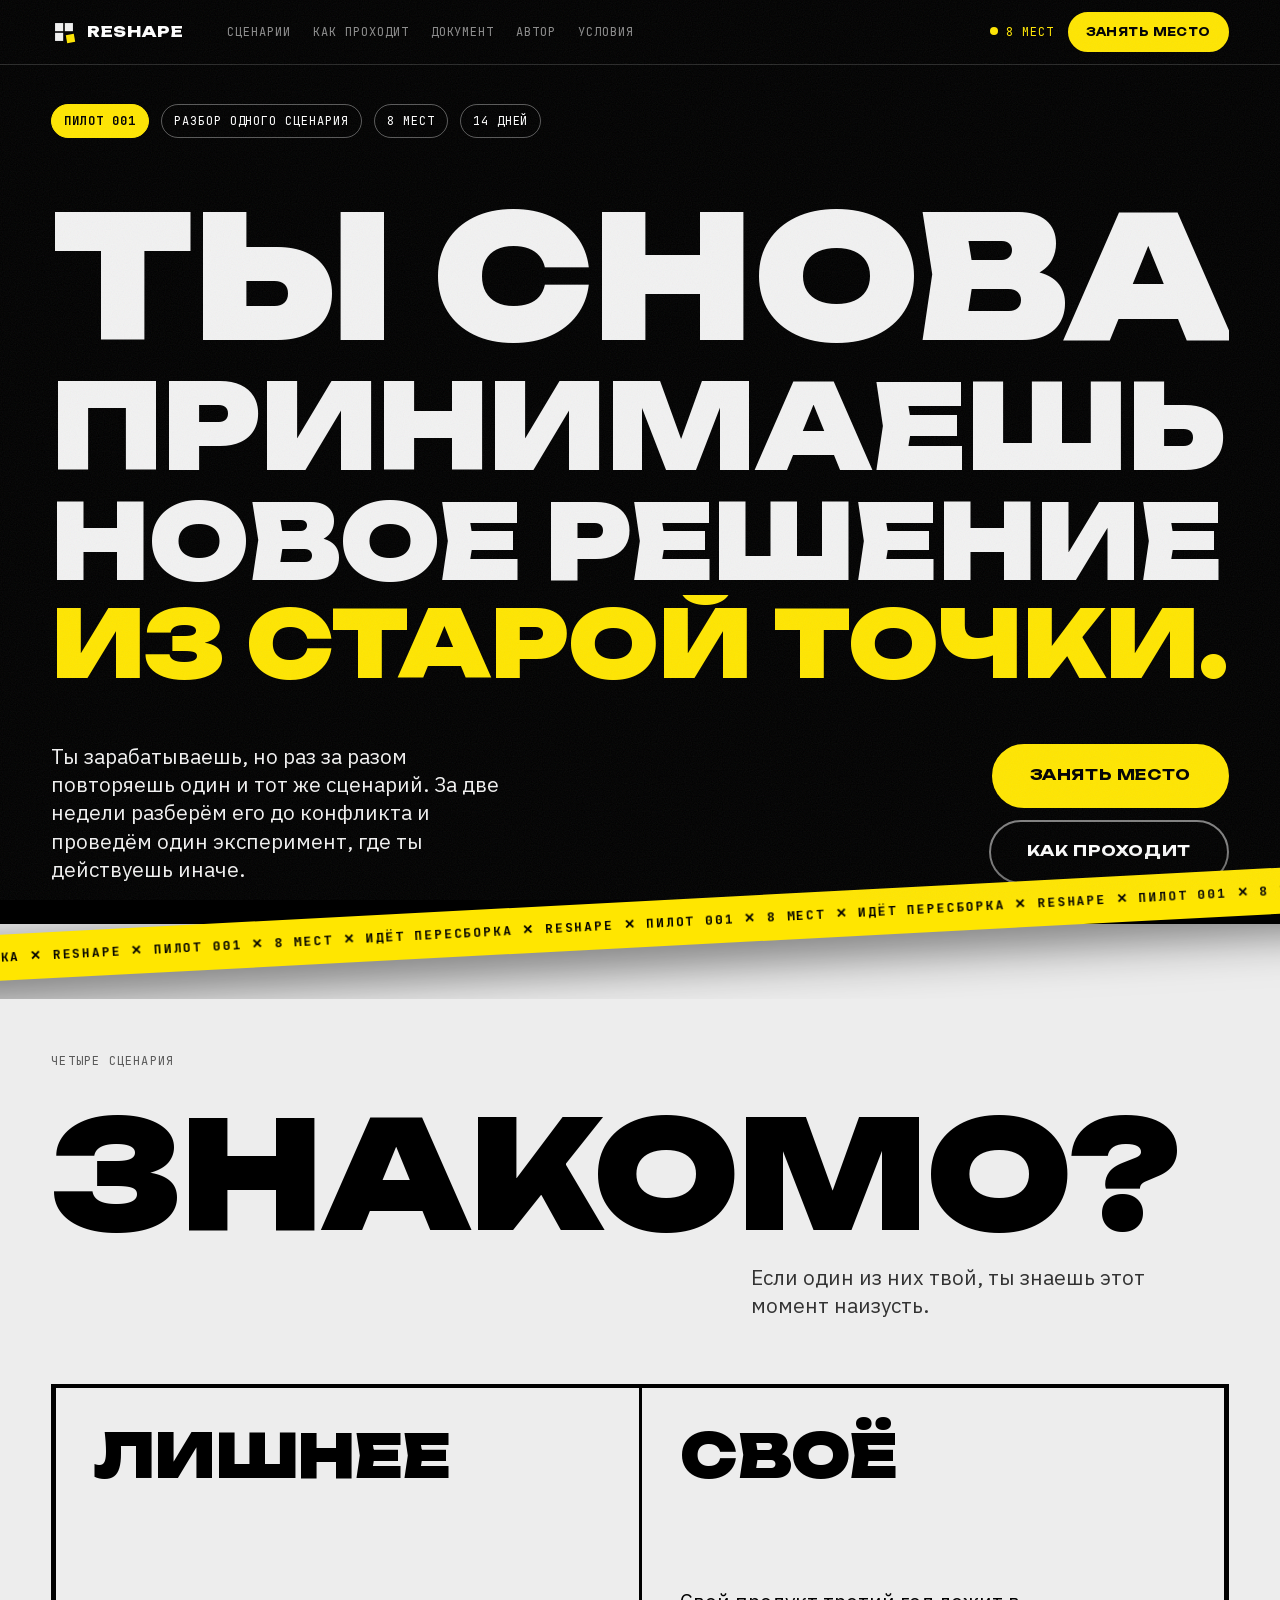
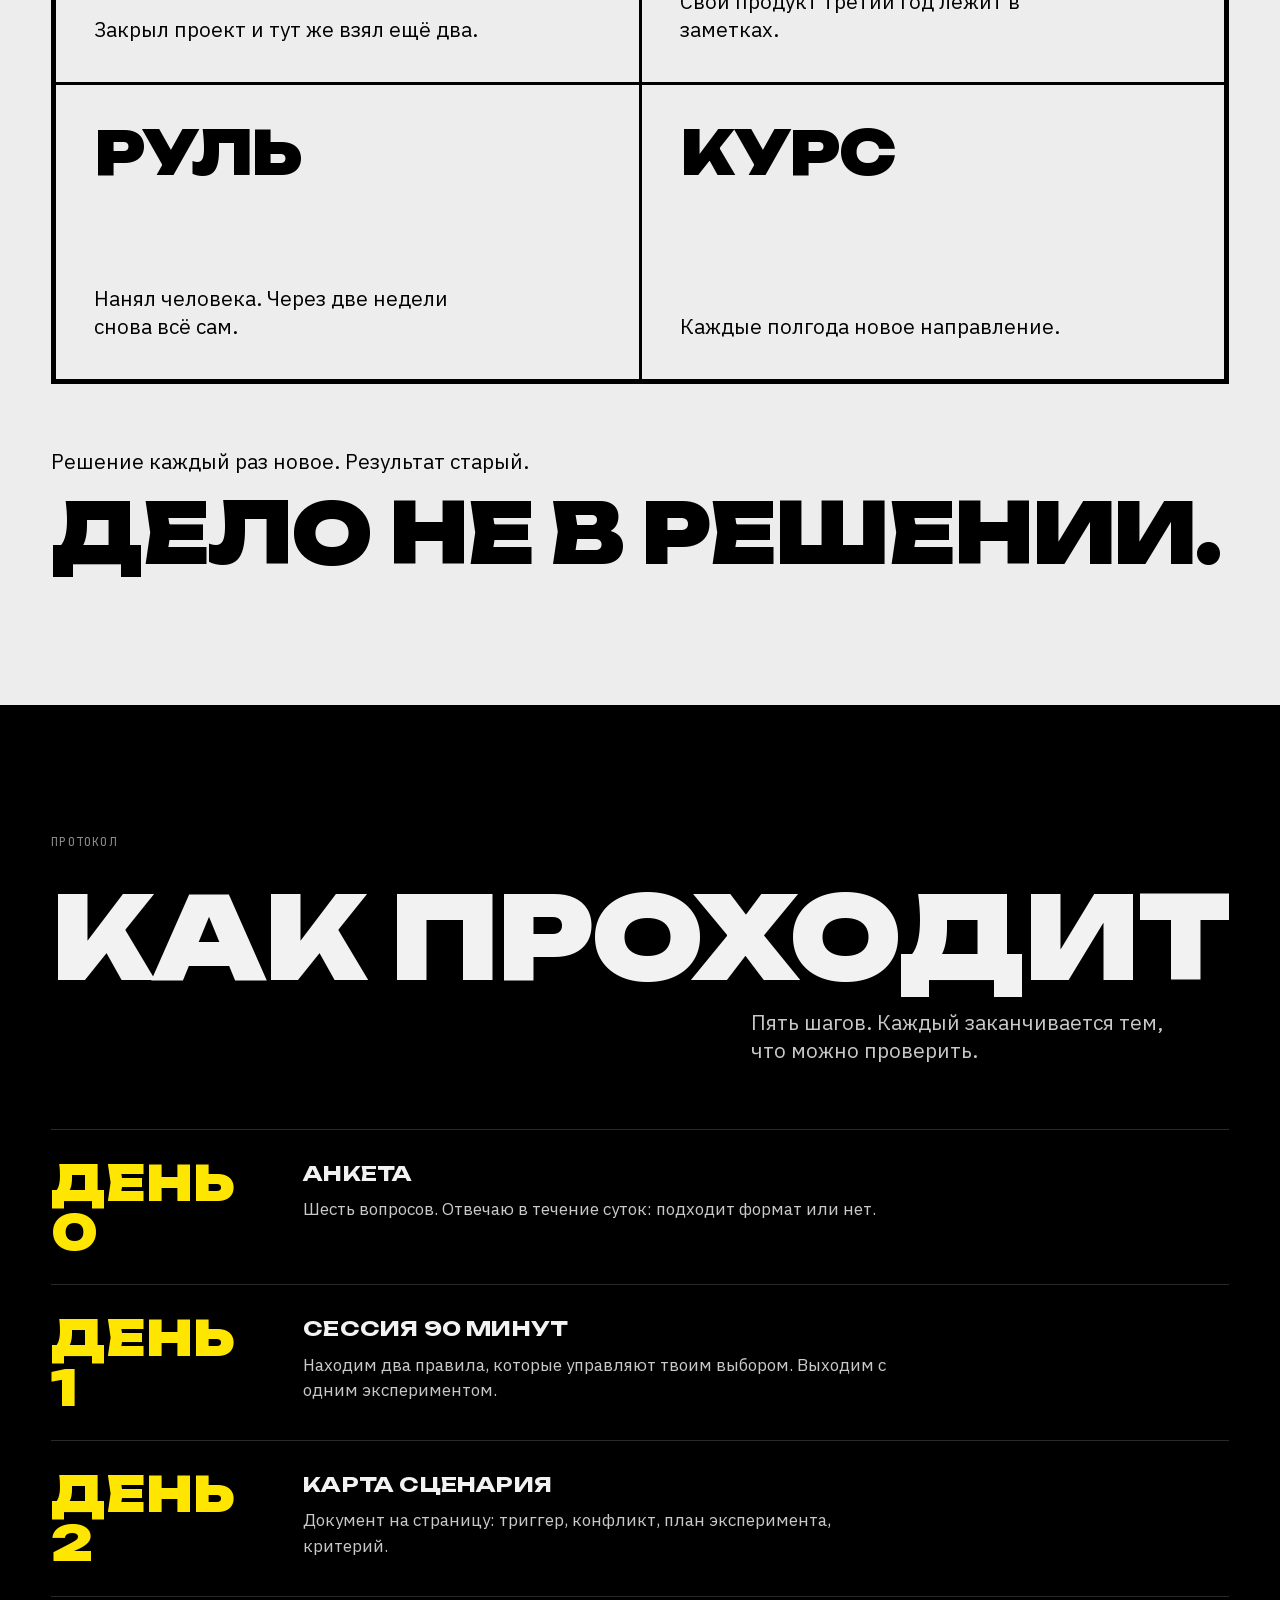
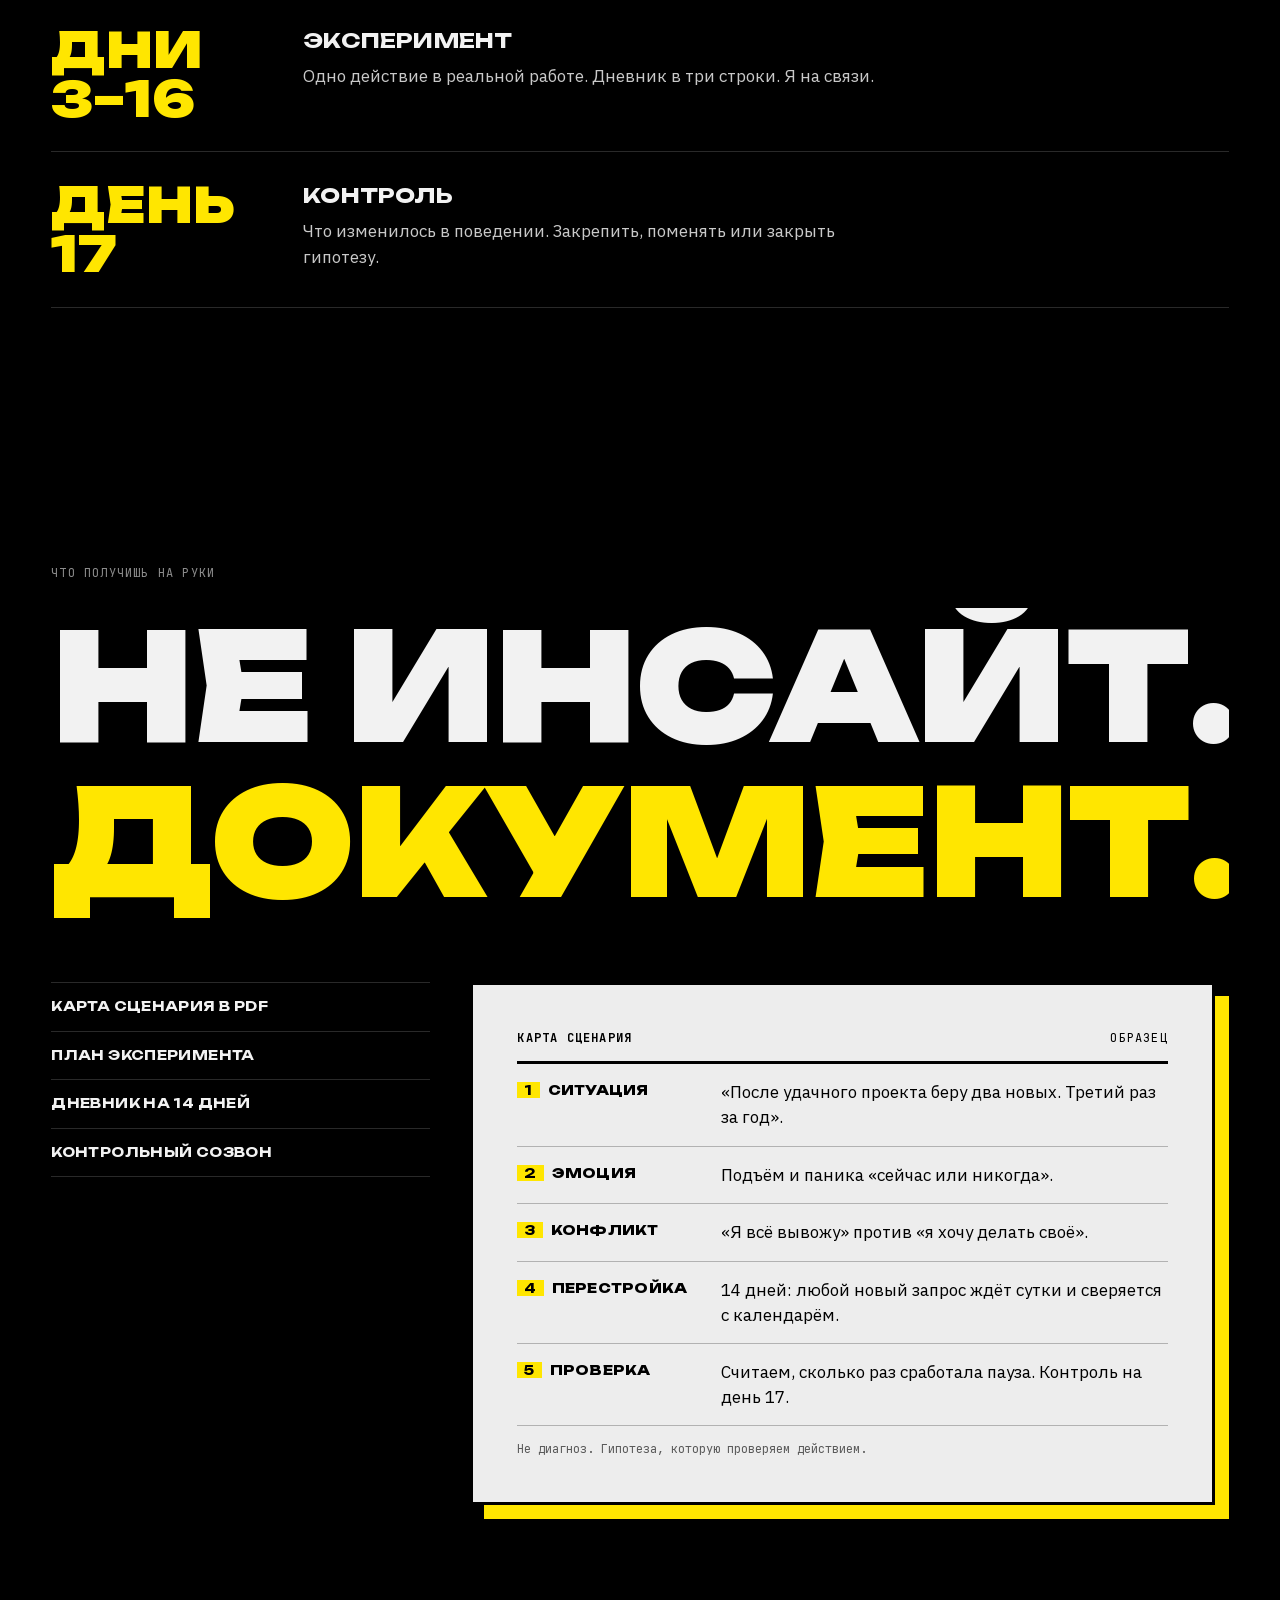
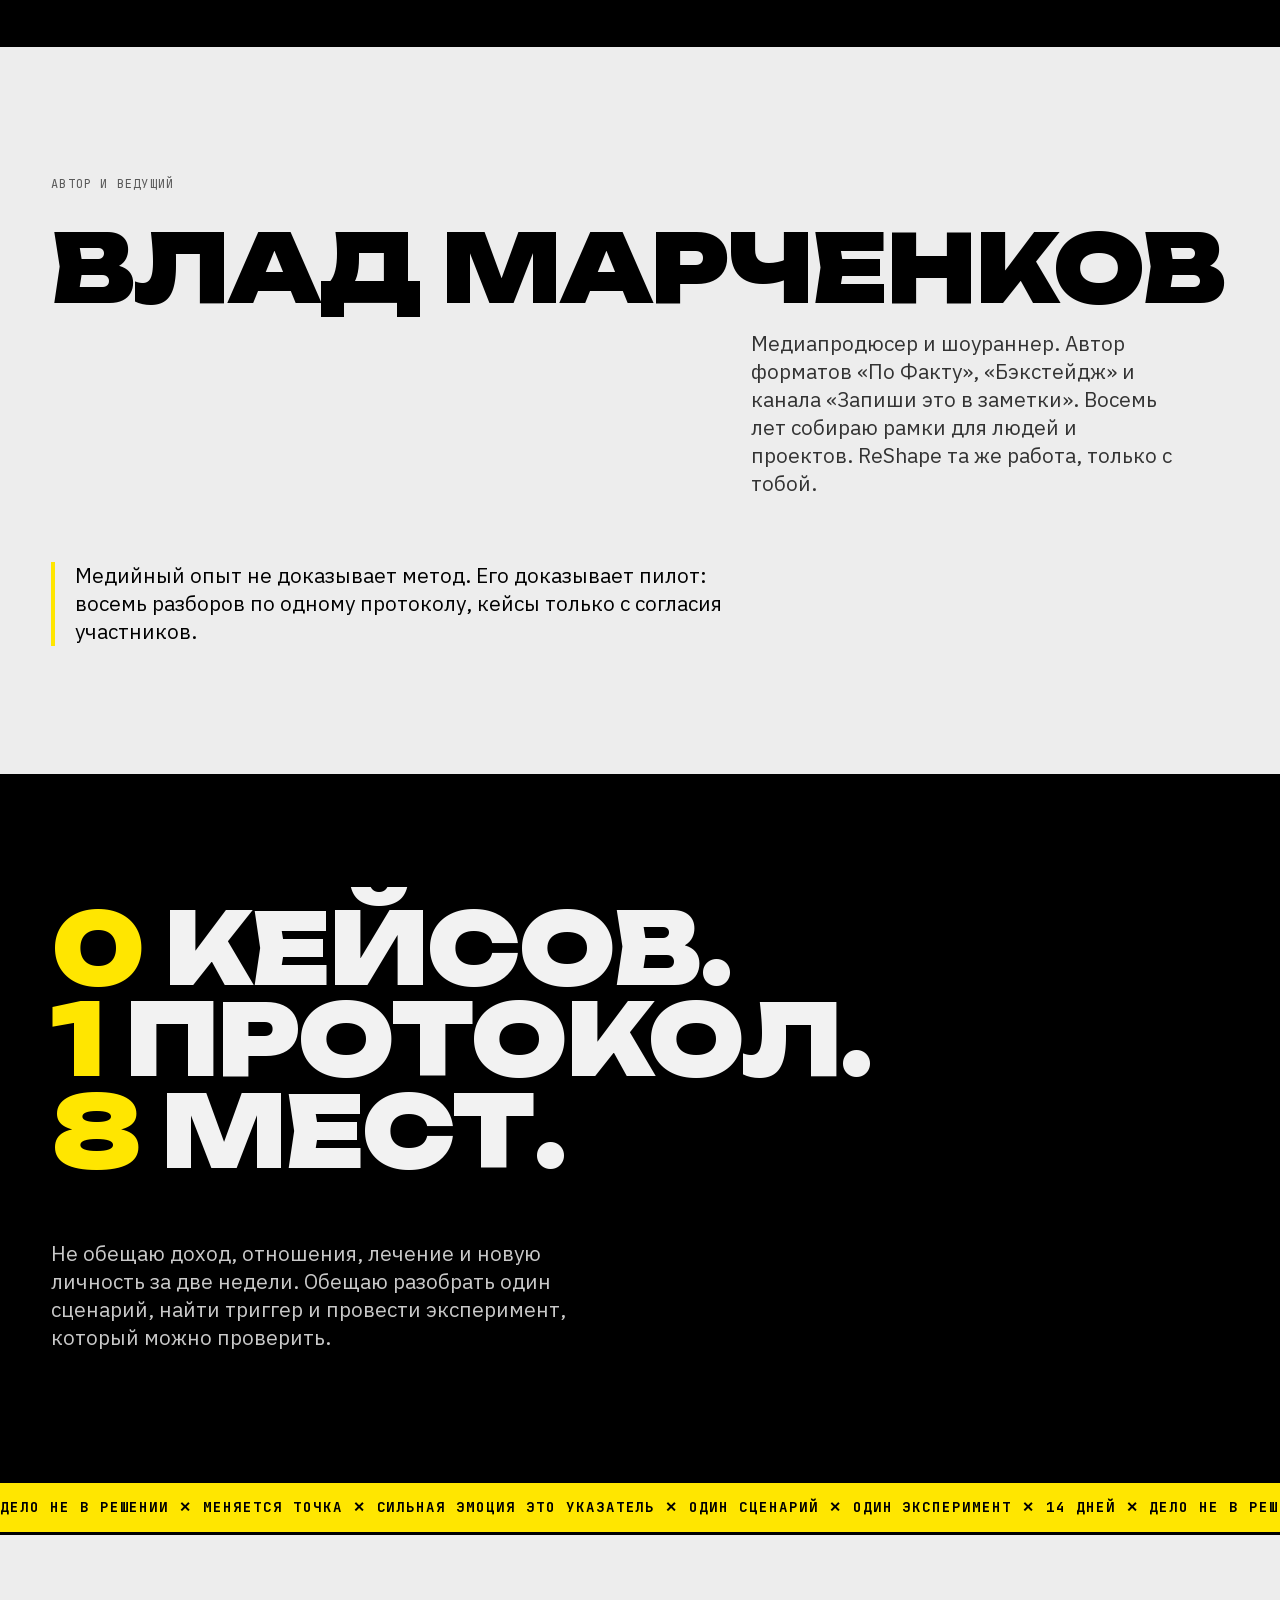
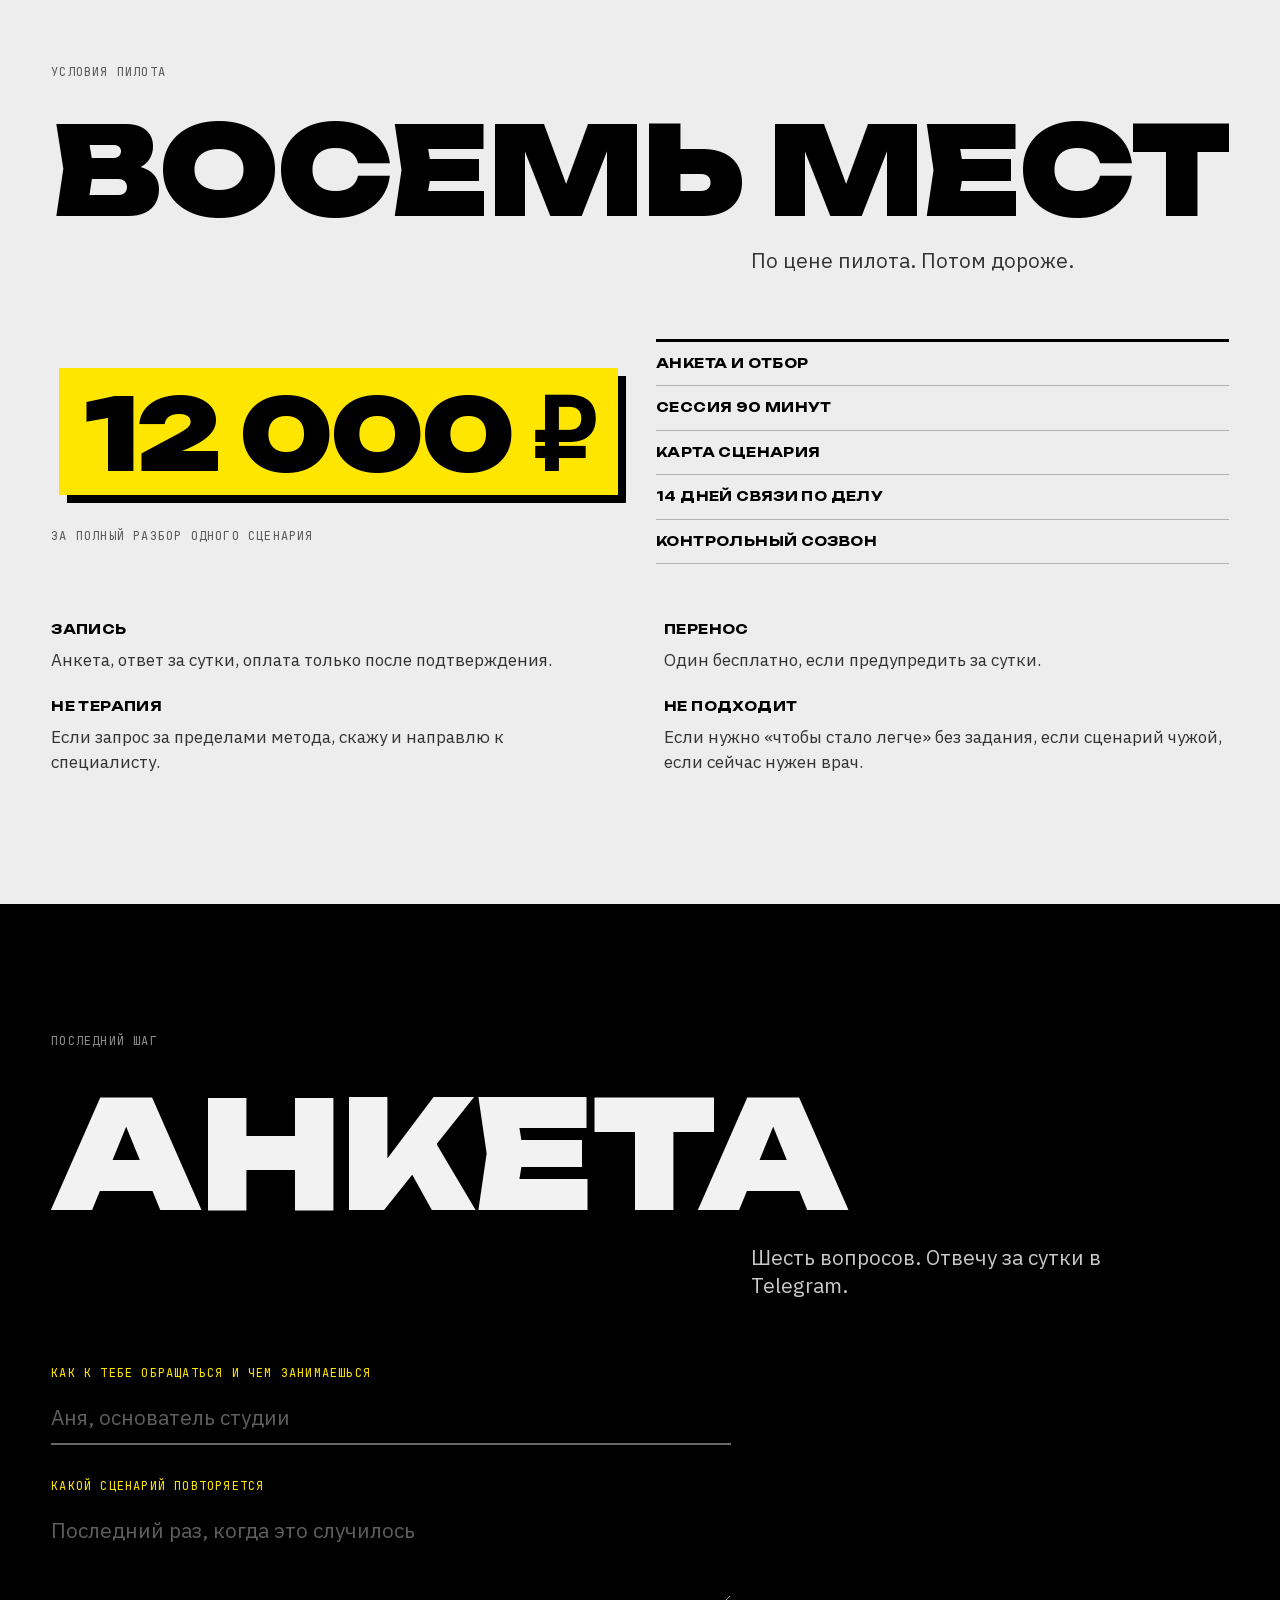
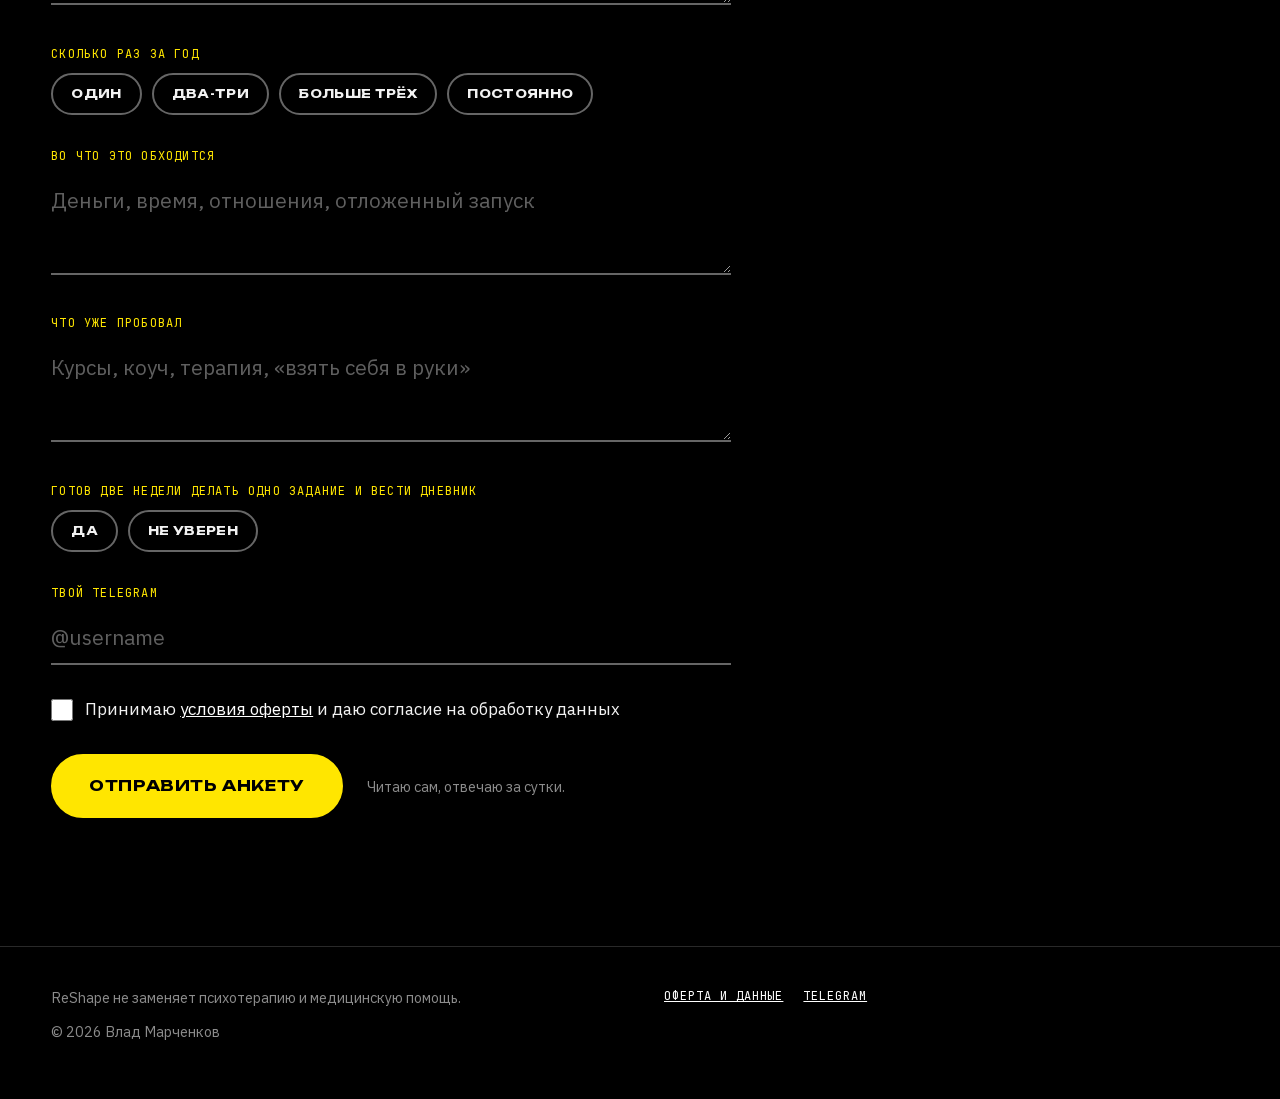
==== commit 1ea1695a: "Короче и легче: текст вдвое, «Документ» жёлтым, «Знакомо?», Влад Марченков, заголовки по ширине Co-A" ====
--- a/index.html
+++ b/index.html
@@ -18,7 +18,7 @@
 <link rel="preload" href="fonts/plex-400-cyrillic.woff2" as="font" type="font/woff2" crossorigin>
 <link rel="preload" href="fonts/jbmono-700-cyrillic.woff2" as="font" type="font/woff2" crossorigin>
 <link rel="stylesheet" href="fonts/fonts.css?v=4">
-<link rel="stylesheet" href="css/styles.css?v=4">
+<link rel="stylesheet" href="css/styles.css?v=5">
 <script>
 (function(){try{var p=new URLSearchParams(location.search);if(p.has('motion'))localStorage.setItem('reshape-motion',p.get('motion'));var f=localStorage.getItem('reshape-motion');var r=f==='1'?false:f==='0'?true:matchMedia('(prefers-reduced-motion: reduce)').matches;document.documentElement.className+=r?' no-motion':' motion';}catch(e){document.documentElement.className+=' motion'}})();
 </script>
@@ -34,7 +34,7 @@
       <span>ReShape</span>
     </a>
     <nav class="hd__nav" aria-label="Разделы">
-      <a href="#situations">Ситуации</a>
+      <a href="#situations">Сценарии</a>
       <a href="#how">Как проходит</a>
       <a href="#map">Документ</a>
       <a href="#author">Автор</a>
@@ -57,14 +57,14 @@
       <span class="tag">8 мест</span>
       <span class="tag">14 дней</span>
     </div>
-    <h1 class="slamwall" id="slam" data-lines-desktop="ТЫ СНОВА|ПРИНИМАЕШЬ|НОВОЕ РЕШЕНИЕ|ИЗ СТАРОЙ ТОЧКИ." data-lines-mobile="ТЫ СНОВА|ПРИНИМАЕШЬ|НОВОЕ|РЕШЕНИЕ|ИЗ СТАРОЙ|ТОЧКИ." data-yellow-from="ИЗ СТАРОЙ">
+    <h1 class="slamwall" id="slam" data-fit="260" data-lines-desktop="ТЫ СНОВА|ПРИНИМАЕШЬ|НОВОЕ РЕШЕНИЕ|ИЗ СТАРОЙ ТОЧКИ." data-lines-mobile="ТЫ СНОВА|ПРИНИМАЕШЬ|НОВОЕ|РЕШЕНИЕ|ИЗ СТАРОЙ|ТОЧКИ." data-yellow-from="ИЗ СТАРОЙ">
       <span class="ln"><span class="w">Ты снова</span></span>
       <span class="ln"><span class="w">принимаешь</span></span>
       <span class="ln"><span class="w">новое решение</span></span>
       <span class="ln ln--y"><span class="w">из старой точки.</span></span>
     </h1>
     <div class="hero__row">
-      <p class="hero__lead">Ты уже зарабатываешь. И раз за разом берёшь лишнее, откладываешь своё, не отпускаешь руль или снова меняешь направление. За две недели разбираем один такой сценарий до конфликта и делаем один эксперимент, где ты действуешь иначе.</p>
+      <p class="hero__lead">Ты зарабатываешь, но раз за разом повторяешь один и тот же сценарий. За две недели разберём его до конфликта и проведём один эксперимент, где ты действуешь иначе.</p>
       <div class="hero__cta">
         <a class="btn btn--lg" href="#apply">Занять место</a>
         <a class="btn btn--lg btn--ghost" href="#how">Как проходит</a>
@@ -80,33 +80,31 @@
 <section class="sec sec--light" id="situations">
   <div class="wrap">
     <div class="sec__head">
-      <div>
-        <p class="kicker">Четыре сценария</p>
-        <h2 class="slam rv">Узнай свою</h2>
-      </div>
-      <p class="sub">Формулировки условные. Ситуации нет. Если одна из них твоя, ты знаешь этот момент наизусть.</p>
+      <p class="kicker">Четыре сценария</p>
+      <h2 class="slam rv" data-fit="150"><span class="ln"><span class="w">Знакомо?</span></span></h2>
+      <p class="sub">Если один из них твой, ты знаешь этот момент наизусть.</p>
     </div>
     <div class="sit">
       <article class="sit__card rv">
         <div class="sit__stamp">Лишнее</div>
-        <p class="sit__q">Закрыл проект хорошо. И тут же взял ещё два. Через месяц снова ни на что нет времени, и я снова злюсь на всех вокруг.</p>
+        <p class="sit__q">Закрыл проект и тут же взял ещё два.</p>
       </article>
       <article class="sit__card rv">
         <div class="sit__stamp">Своё</div>
-        <p class="sit__q">Свой продукт лежит в заметках третий год. На клиентов работаю по двенадцать часов, а к своему «пока не готов».</p>
+        <p class="sit__q">Свой продукт третий год лежит в заметках.</p>
       </article>
       <article class="sit__card rv">
         <div class="sit__stamp">Руль</div>
-        <p class="sit__q">Нанял человека, чтобы разгрузиться. Через две недели снова делаю всё сам, потому что «быстрее самому».</p>
+        <p class="sit__q">Нанял человека. Через две недели снова всё сам.</p>
       </article>
       <article class="sit__card rv">
         <div class="sit__stamp">Курс</div>
-        <p class="sit__q">Каждые полгода выбираю новое направление. Ровно в момент, когда надо просто продолжать, приходит идея получше.</p>
+        <p class="sit__q">Каждые полгода новое направление.</p>
       </article>
     </div>
     <div class="sit__after">
-      <p>Общее у этих историй одно: решение каждый раз новое, а результат старый.</p>
-      <h3 class="slam slam--m rv">Значит, дело не в решении.</h3>
+      <p>Решение каждый раз новое. Результат старый.</p>
+      <h3 class="slam rv" data-fit="120" data-lines-desktop="ДЕЛО НЕ В РЕШЕНИИ." data-lines-mobile="ДЕЛО НЕ|В РЕШЕНИИ."><span class="ln"><span class="w">Дело не в решении.</span></span></h3>
     </div>
   </div>
 </section>
@@ -114,94 +112,89 @@
 <section class="sec" id="how">
   <div class="wrap">
     <div class="sec__head">
-      <div>
-        <p class="kicker">Протокол</p>
-        <h2 class="slam rv">Как проходит</h2>
-      </div>
-      <p class="sub">Пять шагов, один протокол для всех восьми. Каждый шаг заканчивается тем, что можно записать и проверить.</p>
+      <p class="kicker">Протокол</p>
+      <h2 class="slam rv" data-fit="150" data-lines-desktop="КАК ПРОХОДИТ" data-lines-mobile="КАК|ПРОХОДИТ"><span class="ln"><span class="w">Как проходит</span></span></h2>
+      <p class="sub">Пять шагов. Каждый заканчивается тем, что можно проверить.</p>
     </div>
     <ol class="steps">
       <li class="step">
         <div class="step__day">День 0</div>
         <div>
           <h3>Анкета</h3>
-          <p>Шесть вопросов, пятнадцать минут. Ты описываешь сценарий и последний раз, когда он случился. Я отвечаю в течение суток: <strong>подходит формат или нет</strong>. Если нет, скажу прямо и денег не возьму.</p>
+          <p>Шесть вопросов. Отвечаю в течение суток: подходит формат или нет.</p>
         </div>
       </li>
       <li class="step">
         <div class="step__day">День 1</div>
         <div>
           <h3>Сессия 90 минут</h3>
-          <p>Видеосвязь, один на один. Ситуация, эмоция, конфликт, перестройка, проверка. Ищем не «почему ты такой», а <strong>какие два правила одновременно управляют выбором</strong>. Выходим с одним экспериментом.</p>
+          <p>Находим два правила, которые управляют твоим выбором. Выходим с одним экспериментом.</p>
         </div>
       </li>
       <li class="step">
         <div class="step__day">День 2</div>
         <div>
           <h3>Карта сценария</h3>
-          <p>В течение суток присылаю документ: сценарий твоими словами, триггер, гипотеза конфликта, план эксперимента и <strong>критерий, по которому мы поймём, что поведение изменилось</strong>.</p>
+          <p>Документ на страницу: триггер, конфликт, план эксперимента, критерий.</p>
         </div>
       </li>
       <li class="step">
         <div class="step__day">Дни 3–16</div>
         <div>
           <h3>Эксперимент</h3>
-          <p>Одно конкретное действие в реальной работе. Дневник: три строки в день. Я на связи в Telegram по делу, без «как настроение».</p>
+          <p>Одно действие в реальной работе. Дневник в три строки. Я на связи.</p>
         </div>
       </li>
       <li class="step">
         <div class="step__day">День 17</div>
         <div>
-          <h3>Контрольный созвон</h3>
-          <p>30 минут. Смотрим, что изменилось в поведении, а не в ощущениях. Решение: <strong>закрепить, поменять или закрыть гипотезу</strong>. Это и есть результат разбора.</p>
+          <h3>Контроль</h3>
+          <p>Что изменилось в поведении. Закрепить, поменять или закрыть гипотезу.</p>
         </div>
       </li>
     </ol>
-    <p class="steps__note">Онлайн, на русском. Запись сессии остаётся у тебя. Содержание разговора не публикуется.</p>
   </div>
 </section>
 
 <section class="sec" id="map">
   <div class="wrap">
     <div class="sec__head">
-      <div>
-        <p class="kicker">Что получишь на руки</p>
-        <h2 class="slam rv">Не инсайт. Документ.</h2>
-      </div>
+      <p class="kicker">Что получишь на руки</p>
+      <h2 class="slam rv" data-fit="150"><span class="ln"><span class="w">Не инсайт.</span></span><span class="ln ln--y"><span class="w">Документ.</span></span></h2>
     </div>
     <div class="map-grid">
       <ul class="give">
         <li>Карта сценария в PDF</li>
-        <li>План эксперимента с критерием</li>
-        <li>Шаблон дневника на 14 дней</li>
-        <li>Контрольный созвон и решение</li>
+        <li>План эксперимента</li>
+        <li>Дневник на 14 дней</li>
+        <li>Контрольный созвон</li>
       </ul>
       <figure class="pass rv" aria-label="Пример карты сценария">
         <div class="pass__head">
           <b>Карта сценария</b>
-          <span>Образец. Без персональных данных</span>
+          <span>Образец</span>
         </div>
         <div class="pass__row">
           <div class="pass__k"><b>1</b>Ситуация</div>
-          <p class="pass__v">«После каждого удачного проекта беру два новых, не считая нагрузку. Через три-четыре недели срываю сроки по всем сразу». Третий раз за год.</p>
+          <p class="pass__v">«После удачного проекта беру два новых. Третий раз за год».</p>
         </div>
         <div class="pass__row">
           <div class="pass__k"><b>2</b>Эмоция</div>
-          <p class="pass__v">Перед «да»: подъём и лёгкая паника «сейчас или никогда». После: раздражение на команду и на себя.</p>
+          <p class="pass__v">Подъём и паника «сейчас или никогда».</p>
         </div>
         <div class="pass__row">
           <div class="pass__k"><b>3</b>Конфликт</div>
-          <p class="pass__v">Правило А: «Я тот, кто не отказывает и всё вывозит». Правило Б: «Я хочу делать своё, а не чужое». Каждое новое «да» кормит А и откладывает Б.</p>
+          <p class="pass__v">«Я всё вывожу» против «я хочу делать своё».</p>
         </div>
         <div class="pass__row">
           <div class="pass__k"><b>4</b>Перестройка</div>
-          <p class="pass__v">Эксперимент на 14 дней: любой новый запрос получает ответ не раньше чем через сутки и только после сверки с календарём нагрузки. Формулировка отказа написана заранее.</p>
+          <p class="pass__v">14 дней: любой новый запрос ждёт сутки и сверяется с календарём.</p>
         </div>
         <div class="pass__row">
           <div class="pass__k"><b>5</b>Проверка</div>
-          <p class="pass__v">Считаем два числа: сколько новых обязательств взято за 14 дней и сколько раз сработала пауза. Дневник: три строки в день. Контроль: день 17.</p>
-        </div>
-        <figcaption class="pass__foot">Карта не диагноз и не приговор. Рабочая гипотеза, которую проверяем действием.</figcaption>
+          <p class="pass__v">Считаем, сколько раз сработала пауза. Контроль на день 17.</p>
+        </div>
+        <figcaption class="pass__foot">Не диагноз. Гипотеза, которую проверяем действием.</figcaption>
       </figure>
     </div>
   </div>
@@ -210,22 +203,12 @@
 <section class="sec sec--light" id="author">
   <div class="wrap">
     <div class="sec__head">
-      <div>
-        <p class="kicker">Автор и ведущий</p>
-        <h2 class="slam rv">Влад Шума</h2>
-      </div>
-      <p class="sub">Медиапродюсер и шоураннер. Восемь лет собираю рамки для людей и проектов. ReShape та же работа, только с тобой.</p>
-    </div>
-    <div class="auth">
-      <div>
-        <p style="color:#222">Подкасты, шоу, короткие видео, брендовые концепции и запуски для экспертов и личных брендов. Автор форматов «По Факту» и «Бэкстейдж» и Telegram-канала «Запиши это в заметки».</p>
-        <p style="color:#222">Моя работа как продюсера всегда была одной и той же: быстро находить рамку, в которой человек или проект начинает складываться. Человек тоже конфигурация: привычки, эмоции, правила. Она даёт один и тот же результат, пока её не пересобрать.</p>
-        <p style="color:#222">Меня не интересует эстетика «новой жизни». Меня интересует механизм, из-за которого ты снова выбираешь то же самое.</p>
-      </div>
-      <div class="hon">
-        <p style="color:#000"><strong>Честно про границы.</strong> Медийный опыт доказывает, что я умею находить рамку и превращать её в формат. Он не доказывает эффективность ReShape. Её доказывает пилот.</p>
-        <p style="color:#000;margin-top:1em">Первые восемь разборов идут по одному протоколу с фиксацией точки А и наблюдаемого шага после эксперимента. Кейсы появятся здесь только с письменного согласия участников и с честными ограничениями результата.</p>
-      </div>
+      <p class="kicker">Автор и ведущий</p>
+      <h2 class="slam rv" data-fit="150" data-lines-desktop="ВЛАД МАРЧЕНКОВ" data-lines-mobile="ВЛАД|МАРЧЕНКОВ"><span class="ln"><span class="w">Влад Марченков</span></span></h2>
+      <p class="sub">Медиапродюсер и шоураннер. Автор форматов «По Факту», «Бэкстейдж» и канала «Запиши это в заметки». Восемь лет собираю рамки для людей и проектов. ReShape та же работа, только с тобой.</p>
+    </div>
+    <div class="hon">
+      <p>Медийный опыт не доказывает метод. Его доказывает пилот: восемь разборов по одному протоколу, кейсы только с согласия участников.</p>
     </div>
   </div>
 </section>
@@ -233,26 +216,7 @@
 <section class="sec" id="proof">
   <div class="wrap">
     <h2 class="zero rv"><b>0</b> кейсов.<br><b>1</b> протокол.<br><b>8</b> мест.</h2>
-    <div class="two">
-      <div>
-        <h3>Что есть уже сегодня</h3>
-        <ul class="lst">
-          <li>Протокол из пяти шагов, одинаковый для всех участников</li>
-          <li>Точка А до сессии и наблюдаемый шаг после эксперимента, словами участника</li>
-          <li>Одно обещание: разобрать сценарий, увидеть триггер, провести проверяемый эксперимент</li>
-          <li>Публикация кейсов только с письменного согласия</li>
-        </ul>
-      </div>
-      <div>
-        <h3>Чего не обещаю</h3>
-        <ul class="lst lst--x">
-          <li>Рост дохода</li>
-          <li>Восстановление отношений</li>
-          <li>Лечение состояний</li>
-          <li>Новую личность за две недели</li>
-        </ul>
-      </div>
-    </div>
+    <p class="sub">Не обещаю доход, отношения, лечение и новую личность за две недели. Обещаю разобрать один сценарий, найти триггер и провести эксперимент, который можно проверить.</p>
   </div>
 </section>
 
@@ -261,11 +225,9 @@
 <section class="sec sec--light" id="terms">
   <div class="wrap">
     <div class="sec__head">
-      <div>
-        <p class="kicker">Условия пилота</p>
-        <h2 class="slam rv">Восемь мест</h2>
-      </div>
-      <p class="sub">По цене пилота. После пилота формат и цена изменятся.</p>
+      <p class="kicker">Условия пилота</p>
+      <h2 class="slam rv" data-fit="150" data-lines-desktop="ВОСЕМЬ МЕСТ" data-lines-mobile="ВОСЕМЬ|МЕСТ"><span class="ln"><span class="w">Восемь мест</span></span></h2>
+      <p class="sub">По цене пилота. Потом дороже.</p>
     </div>
     <div class="price">
       <div>
@@ -275,41 +237,27 @@
       <ul class="inc">
         <li>Анкета и отбор</li>
         <li>Сессия 90 минут</li>
-        <li>Карта сценария и план эксперимента</li>
+        <li>Карта сценария</li>
         <li>14 дней связи по делу</li>
-        <li>Контрольный созвон 30 минут</li>
+        <li>Контрольный созвон</li>
       </ul>
     </div>
     <dl class="terms">
       <div>
         <dt>Запись</dt>
-        <dd>Анкета ниже, ответ в течение суток. Оплата только после того, как я подтвердил, что формат тебе подходит. Потом выбираем время.</dd>
+        <dd>Анкета, ответ за сутки, оплата только после подтверждения.</dd>
       </div>
       <div>
         <dt>Перенос</dt>
-        <dd>Один перенос сессии без потери оплаты, если предупредить за сутки. Второй перенос обсуждаем отдельно.</dd>
-      </div>
-      <div>
-        <dt>Конфиденциальность</dt>
-        <dd>Содержание сессии и карты не публикуется и не пересказывается. Кейс выходит только с твоего письменного согласия.</dd>
-      </div>
-      <div>
-        <dt>Что это не</dt>
-        <dd>Не психотерапия и не медицинская помощь. Если запрос за пределами метода, я скажу об этом и направлю к профильному специалисту.</dd>
-      </div>
-      <div>
-        <dt>Кому не подходит</dt>
-        <dd>
-          <ul>
-            <li>если нужно, чтобы «стало легче» без задания и дневника</li>
-            <li>если хочешь разобрать сценарий партнёра или сотрудника, а не свой</li>
-            <li>если сейчас нужна помощь врача или психотерапевта</li>
-          </ul>
-        </dd>
-      </div>
-      <div>
-        <dt>Кому подходит</dt>
-        <dd>Ты предприниматель, автор или эксперт, у тебя есть повторяющийся сценарий с ценой, и ты готов две недели делать одно конкретное действие по-новому.</dd>
+        <dd>Один бесплатно, если предупредить за сутки.</dd>
+      </div>
+      <div>
+        <dt>Не терапия</dt>
+        <dd>Если запрос за пределами метода, скажу и направлю к специалисту.</dd>
+      </div>
+      <div>
+        <dt>Не подходит</dt>
+        <dd>Если нужно «чтобы стало легче» без задания, если сценарий чужой, если сейчас нужен врач.</dd>
       </div>
     </dl>
   </div>
@@ -318,24 +266,22 @@
 <section class="sec" id="apply">
   <div class="wrap">
     <div class="sec__head">
-      <div>
-        <p class="kicker">Последний шаг</p>
-        <h2 class="slam rv">Анкета</h2>
-      </div>
-      <p class="sub">Шесть вопросов. Пиши как есть, без подготовки. Отвечу в течение суток в Telegram.</p>
+      <p class="kicker">Последний шаг</p>
+      <h2 class="slam rv" data-fit="150"><span class="ln"><span class="w">Анкета</span></span></h2>
+      <p class="sub">Шесть вопросов. Отвечу за сутки в Telegram.</p>
     </div>
     <div class="form" id="applyBlock">
       <form id="applyForm" novalidate>
         <div class="f">
-          <label class="f__l" for="fName">Как к тебе обращаться и чем ты занимаешься</label>
-          <input type="text" id="fName" name="name" autocomplete="name" required placeholder="Аня, основатель студии дизайна">
+          <label class="f__l" for="fName">Как к тебе обращаться и чем занимаешься</label>
+          <input type="text" id="fName" name="name" autocomplete="name" required placeholder="Аня, основатель студии">
         </div>
         <div class="f">
           <label class="f__l" for="fScenario">Какой сценарий повторяется</label>
-          <textarea id="fScenario" name="scenario" required placeholder="Опиши последний раз, когда это случилось: что происходило, что ты сделал и чем закончилось"></textarea>
-        </div>
-        <div class="f">
-          <span class="f__l" id="lTimes">Сколько раз за последний год</span>
+          <textarea id="fScenario" name="scenario" required placeholder="Последний раз, когда это случилось"></textarea>
+        </div>
+        <div class="f">
+          <span class="f__l" id="lTimes">Сколько раз за год</span>
           <div class="chips" role="radiogroup" aria-labelledby="lTimes">
             <label class="chip"><input type="radio" name="times" value="1 раз" required><span>Один</span></label>
             <label class="chip"><input type="radio" name="times" value="2–3 раза"><span>Два-три</span></label>
@@ -345,14 +291,14 @@
         </div>
         <div class="f">
           <label class="f__l" for="fCost">Во что это обходится</label>
-          <textarea id="fCost" name="cost" required placeholder="Деньги, время, отношения, отложенный запуск. Чем конкретнее, тем лучше"></textarea>
-        </div>
-        <div class="f">
-          <label class="f__l" for="fTried">Что уже пробовал и почему не сработало</label>
-          <textarea id="fTried" name="tried" placeholder="Курсы, коуч, терапия, «просто взять себя в руки»"></textarea>
-        </div>
-        <div class="f">
-          <span class="f__l" id="lReady">Готовность две недели выполнять одно задание и вести короткий дневник</span>
+          <textarea id="fCost" name="cost" required placeholder="Деньги, время, отношения, отложенный запуск"></textarea>
+        </div>
+        <div class="f">
+          <label class="f__l" for="fTried">Что уже пробовал</label>
+          <textarea id="fTried" name="tried" placeholder="Курсы, коуч, терапия, «взять себя в руки»"></textarea>
+        </div>
+        <div class="f">
+          <span class="f__l" id="lReady">Готов две недели делать одно задание и вести дневник</span>
           <div class="chips" role="radiogroup" aria-labelledby="lReady">
             <label class="chip"><input type="radio" name="ready" value="да" required><span>Да</span></label>
             <label class="chip"><input type="radio" name="ready" value="не уверен"><span>Не уверен</span></label>
@@ -361,19 +307,18 @@
         <div class="f">
           <label class="f__l" for="fTg">Твой Telegram</label>
           <input type="text" id="fTg" name="telegram" required placeholder="@username" autocomplete="off">
-          <p class="hint">Отвечу туда. Больше никуда ничего не пишу и не рассылаю.</p>
         </div>
         <div class="f">
           <label class="check">
             <input type="checkbox" name="consent" value="да" required>
-            <span>Принимаю <a href="oferta.html" target="_blank" rel="noopener">условия оферты</a> и даю согласие на обработку персональных данных</span>
+            <span>Принимаю <a href="oferta.html" target="_blank" rel="noopener">условия оферты</a> и даю согласие на обработку данных</span>
           </label>
         </div>
         <input type="text" name="website" class="hp" tabindex="-1" autocomplete="off" aria-hidden="true">
         <input type="hidden" name="utm_source"><input type="hidden" name="utm_medium"><input type="hidden" name="utm_campaign"><input type="hidden" name="utm_content"><input type="hidden" name="referrer"><input type="hidden" name="page">
         <div class="form__actions">
           <button class="btn btn--lg" type="submit" id="submitBtn">Отправить анкету</button>
-          <p class="small">Анкета приходит мне в Telegram. Читаю сам, отвечаю в течение суток.</p>
+          <p class="small">Читаю сам, отвечаю за сутки.</p>
         </div>
         <p class="form__err" id="formError" role="alert"></p>
       </form>
@@ -391,8 +336,8 @@
 <footer class="ft">
   <div class="wrap ft__in">
     <div class="ft__legal">
-      <p>ReShape: авторская образовательная и практическая работа с решениями и поведением. Не заменяет психотерапию и медицинскую помощь.</p>
-      <p>© <span id="year">2026</span> Влад Шума</p>
+      <p>ReShape не заменяет психотерапию и медицинскую помощь.</p>
+      <p>© <span id="year">2026</span> Влад Марченков</p>
     </div>
     <div class="ft__links" id="footerLinks">
       <a href="oferta.html">Оферта и данные</a>
@@ -403,6 +348,6 @@
   </div>
 </footer>
 
-<script src="js/main.js?v=4"></script>
+<script src="js/main.js?v=5"></script>
 </body>
 </html>
--- a/css/styles.css
+++ b/css/styles.css
@@ -16,8 +16,8 @@
   --max:1360px;
   --gutter:clamp(16px, 4vw, 56px);
 
-  --t0:clamp(1rem, .95rem + .3vw, 1.125rem);
-  --t1:clamp(1.15rem, 1rem + .8vw, 1.5rem);
+  --t0:clamp(.95rem, .9rem + .25vw, 1.0625rem);
+  --t1:clamp(1.05rem, .95rem + .55vw, 1.3rem);
   --t2:clamp(1.5rem, 1.1rem + 1.8vw, 2.4rem);
   --slam:clamp(2.4rem, 1rem + 7vw, 7.5rem);
 }
@@ -52,7 +52,6 @@
   font-family:var(--display);font-weight:900;text-transform:uppercase;
   letter-spacing:-.02em;line-height:.92;font-size:var(--slam);
 }
-.slam--m{font-size:clamp(1.9rem, .9rem + 4.4vw, 4.4rem)}
 .kicker{font-family:var(--mono);font-size:12px;letter-spacing:.1em;text-transform:uppercase;color:var(--grey);margin-bottom:14px}
 .sub{font-size:var(--t1);line-height:1.35;max-width:36ch}
 .tag{
@@ -112,9 +111,12 @@
   font-family:var(--display);font-weight:900;text-transform:uppercase;
   letter-spacing:-.025em;line-height:.95;margin-bottom:clamp(28px, 4vw, 56px);
 }
-.slamwall .ln{display:block;white-space:nowrap;overflow:hidden;font-size:var(--slam);line-height:1.02}
-.slamwall .w{display:inline-block;will-change:transform}
-.slamwall .ln--y{color:var(--yellow)}
+.slamwall .ln{font-size:var(--slam)}
+[data-fit]{min-width:0;max-width:100%}
+[data-fit] .ln{display:block;white-space:nowrap;overflow:hidden;line-height:1.04}
+[data-fit] .w{display:inline-block}
+.slamwall .w{will-change:transform}
+.ln--y,.y{color:var(--yellow)}
 .hero__row{display:grid;grid-template-columns:1fr;gap:24px;align-items:end}
 @media (min-width:900px){.hero__row{grid-template-columns:7fr 5fr}}
 .hero__lead{font-size:var(--t1);line-height:1.35;max-width:38ch}
@@ -147,9 +149,13 @@
 .sec--light .kicker{color:var(--grey-d)}
 .sec--light .btn--ghost{color:#000;border-color:rgba(0,0,0,.5)}
 .sec--light .btn--ghost:hover{background:#000;color:#fff;border-color:#000}
-.sec__head{
-  display:flex;flex-wrap:wrap;align-items:flex-end;justify-content:space-between;
-  gap:16px 32px;margin-bottom:clamp(32px, 5vw, 64px);
+.sec__head{margin-bottom:clamp(32px, 5vw, 64px)}
+.sec__head .slam{max-width:100%}
+.sec__head .sub{margin-top:18px}
+@media (min-width:900px){
+  .sec__head{display:grid;grid-template-columns:minmax(0,7fr) minmax(0,5fr);gap:12px 32px;align-items:end}
+  .sec__head .kicker,.sec__head .slam{grid-column:1 / -1}
+  .sec__head .sub{grid-column:2;margin-top:0}
 }
 .sec__head .sub{color:#C9C9C9}
 .sec--light .sec__head .sub{color:#333}
@@ -168,8 +174,9 @@
   font-size:clamp(2rem, 1rem + 3.6vw, 3.8rem);line-height:.95;letter-spacing:-.02em;
 }
 .sit__q{font-size:var(--t1);line-height:1.35;max-width:34ch}
-.sit__after{margin-top:clamp(36px, 5vw, 72px);display:grid;gap:14px}
+.sit__after{margin-top:clamp(36px, 5vw, 72px);display:grid;grid-template-columns:minmax(0,1fr);gap:14px}
 .sit__after p{max-width:56ch;font-size:var(--t1);line-height:1.35}
+.sit__after .slam{max-width:100%}
 
 /* Этапы */
 .steps{list-style:none;padding:0;border-top:1px solid var(--line)}
@@ -203,12 +210,7 @@
 .pass__foot{padding-top:14px;font-family:var(--mono);font-size:12px;color:var(--grey-d)}
 
 /* Автор */
-.auth{display:grid;grid-template-columns:1fr;gap:32px}
-@media (min-width:900px){.auth{grid-template-columns:1fr 1fr}}
-.auth p{max-width:58ch;color:#D6D6D6}
-.auth p + p{margin-top:1em}
-.hon{border-left:4px solid var(--yellow);padding-left:20px}
-.hon p{color:#fff}
+.hon{border-left:4px solid var(--yellow);padding-left:20px;max-width:56ch;font-size:var(--t1);line-height:1.35}
 
 /* Ноль кейсов */
 .zero{
@@ -216,6 +218,7 @@
   font-size:clamp(2rem, 1rem + 6.5vw, 7.5rem);line-height:.92;letter-spacing:-.02em;margin-bottom:clamp(32px, 5vw, 64px);
 }
 .zero b{color:var(--yellow);font-weight:900}
+#proof .sub{color:#C9C9C9;max-width:44ch}
 .two{display:grid;grid-template-columns:1fr;gap:32px 48px}
 @media (min-width:760px){.two{grid-template-columns:1fr 1fr}}
 .two h3{font-family:var(--mono);font-size:12px;letter-spacing:.1em;text-transform:uppercase;color:var(--grey);margin-bottom:12px}
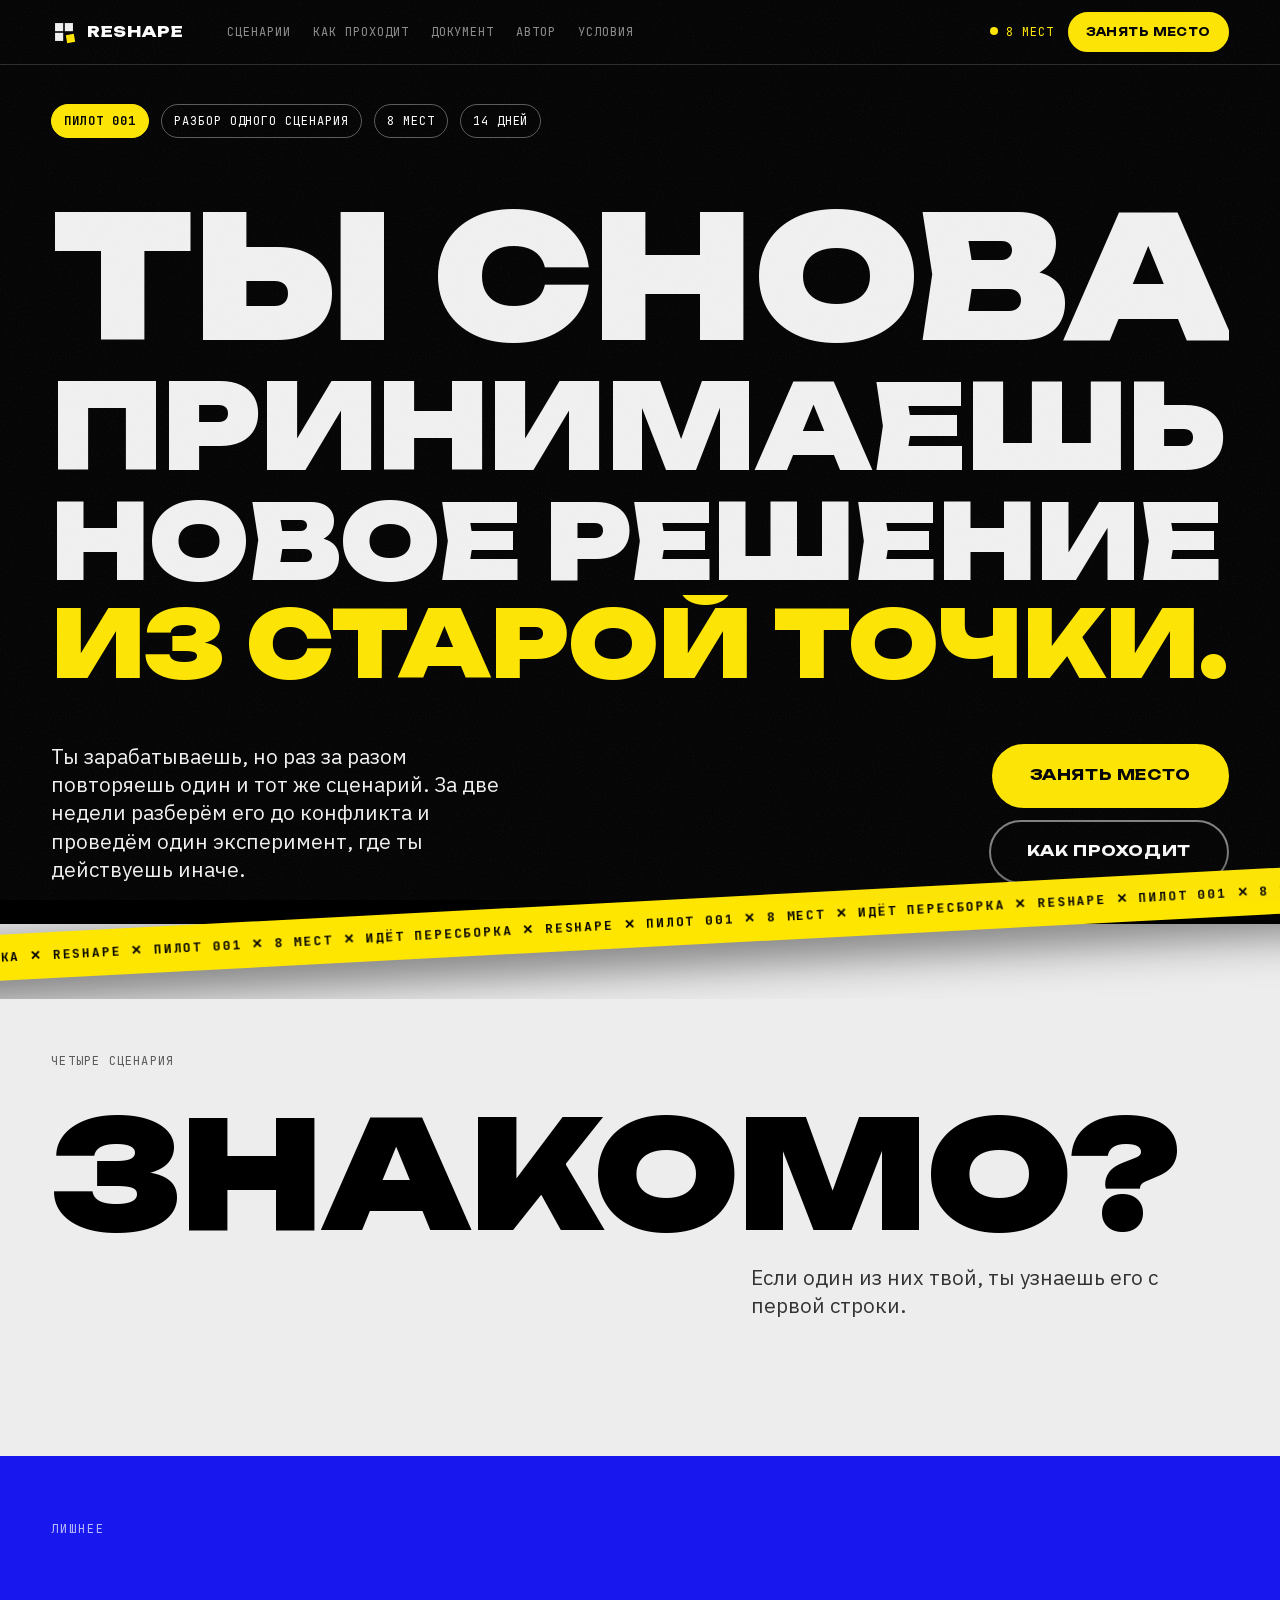
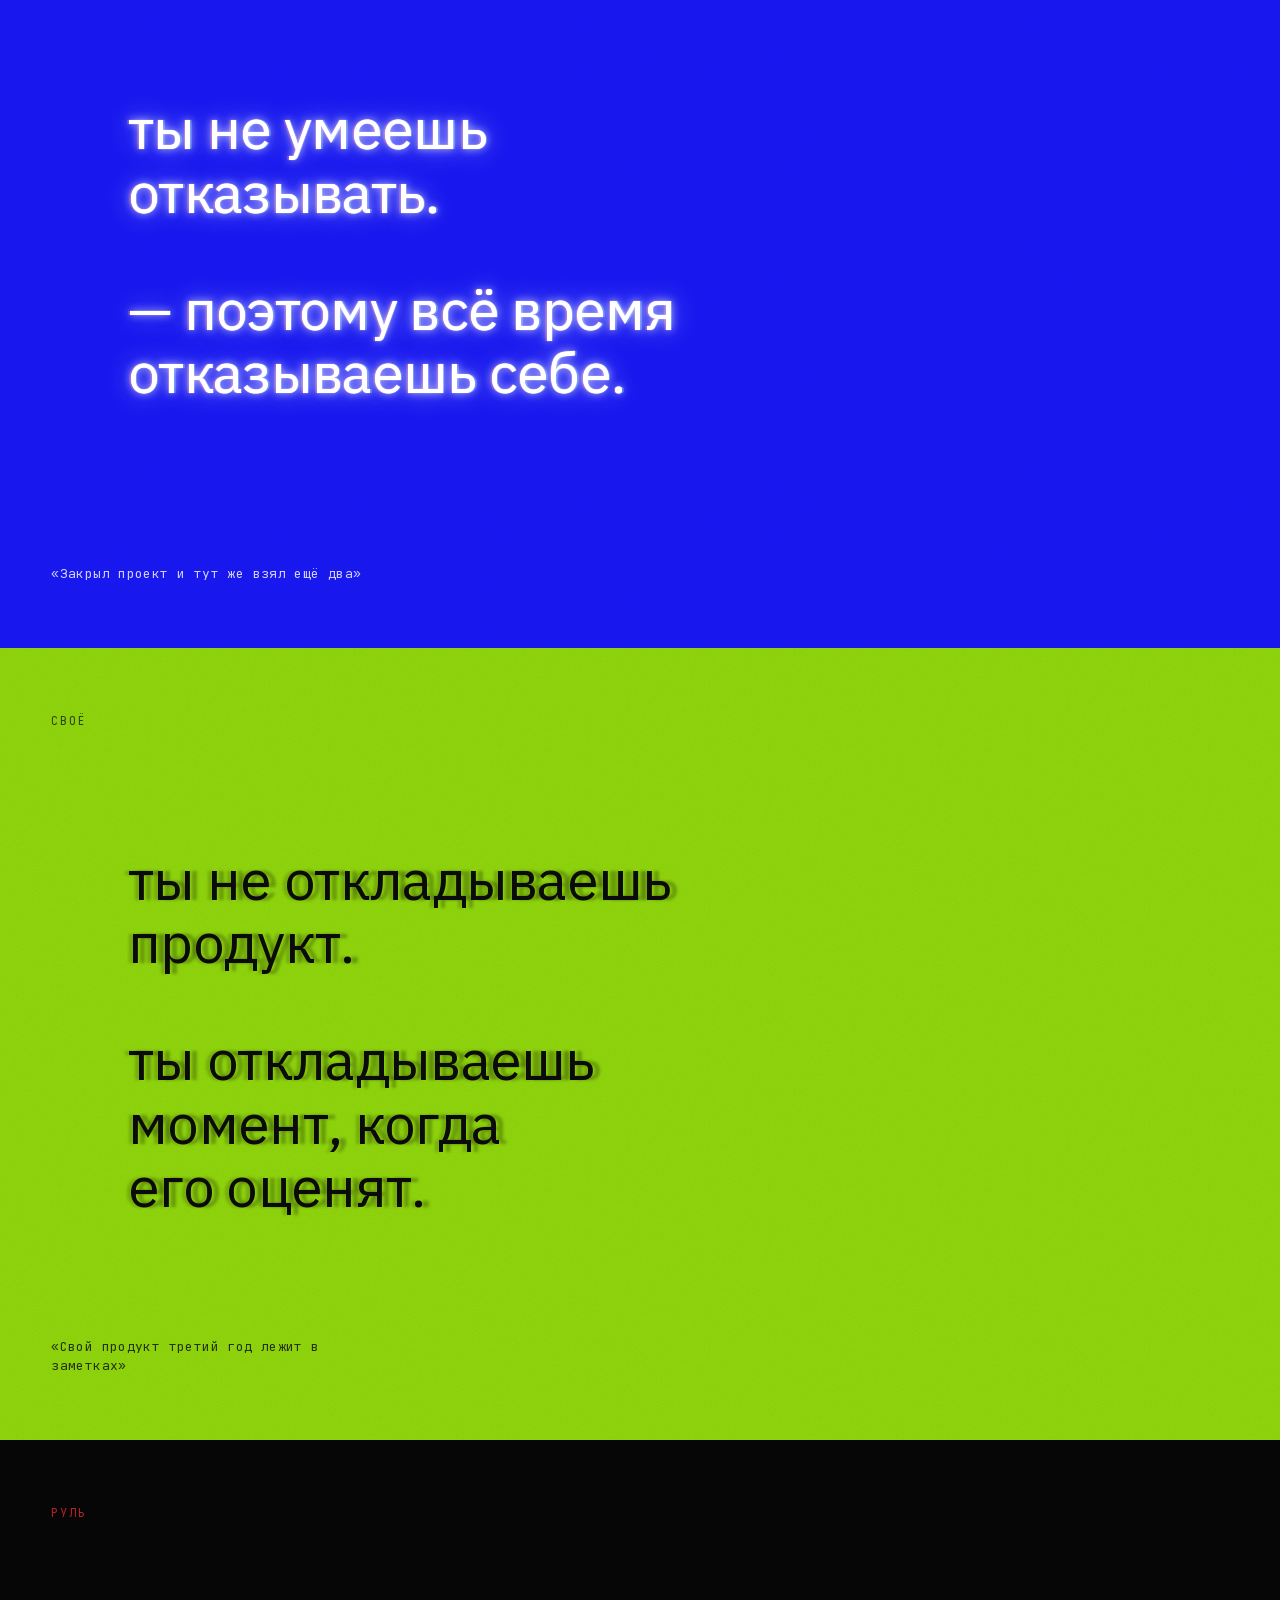
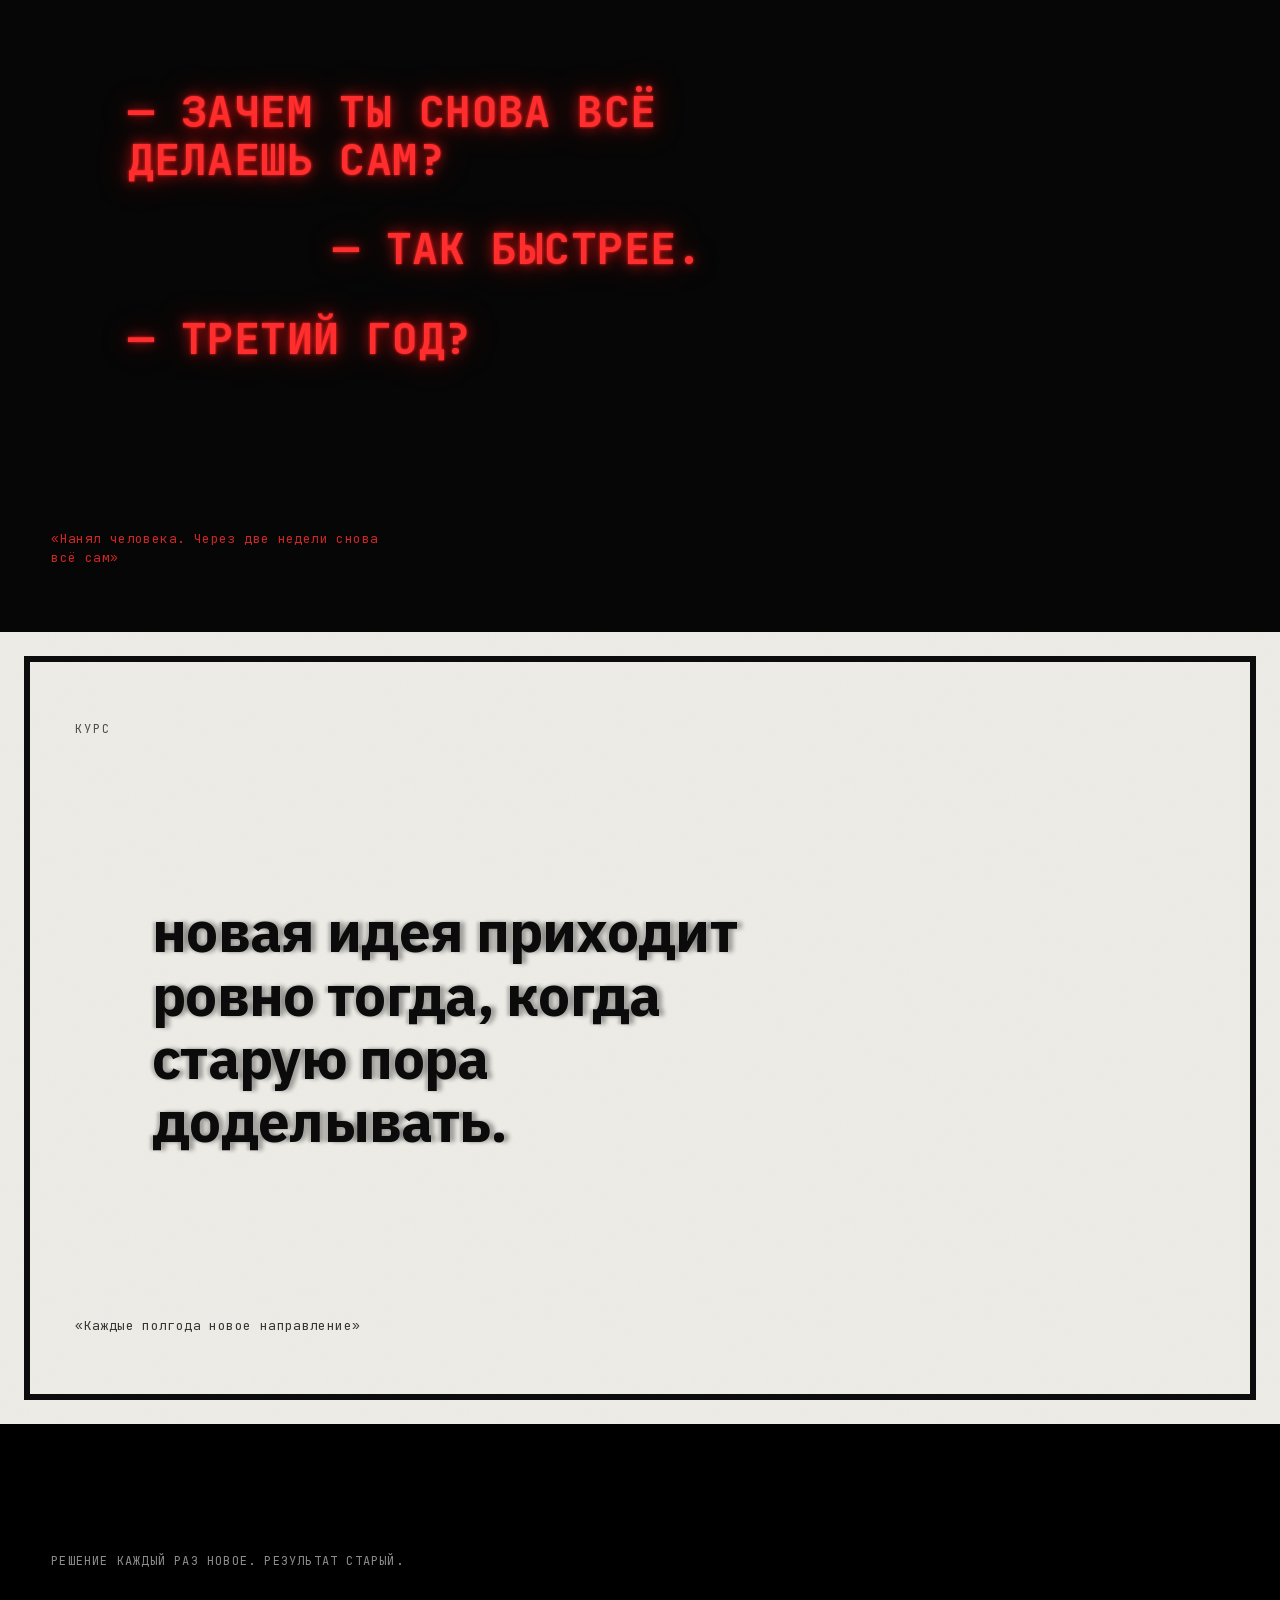
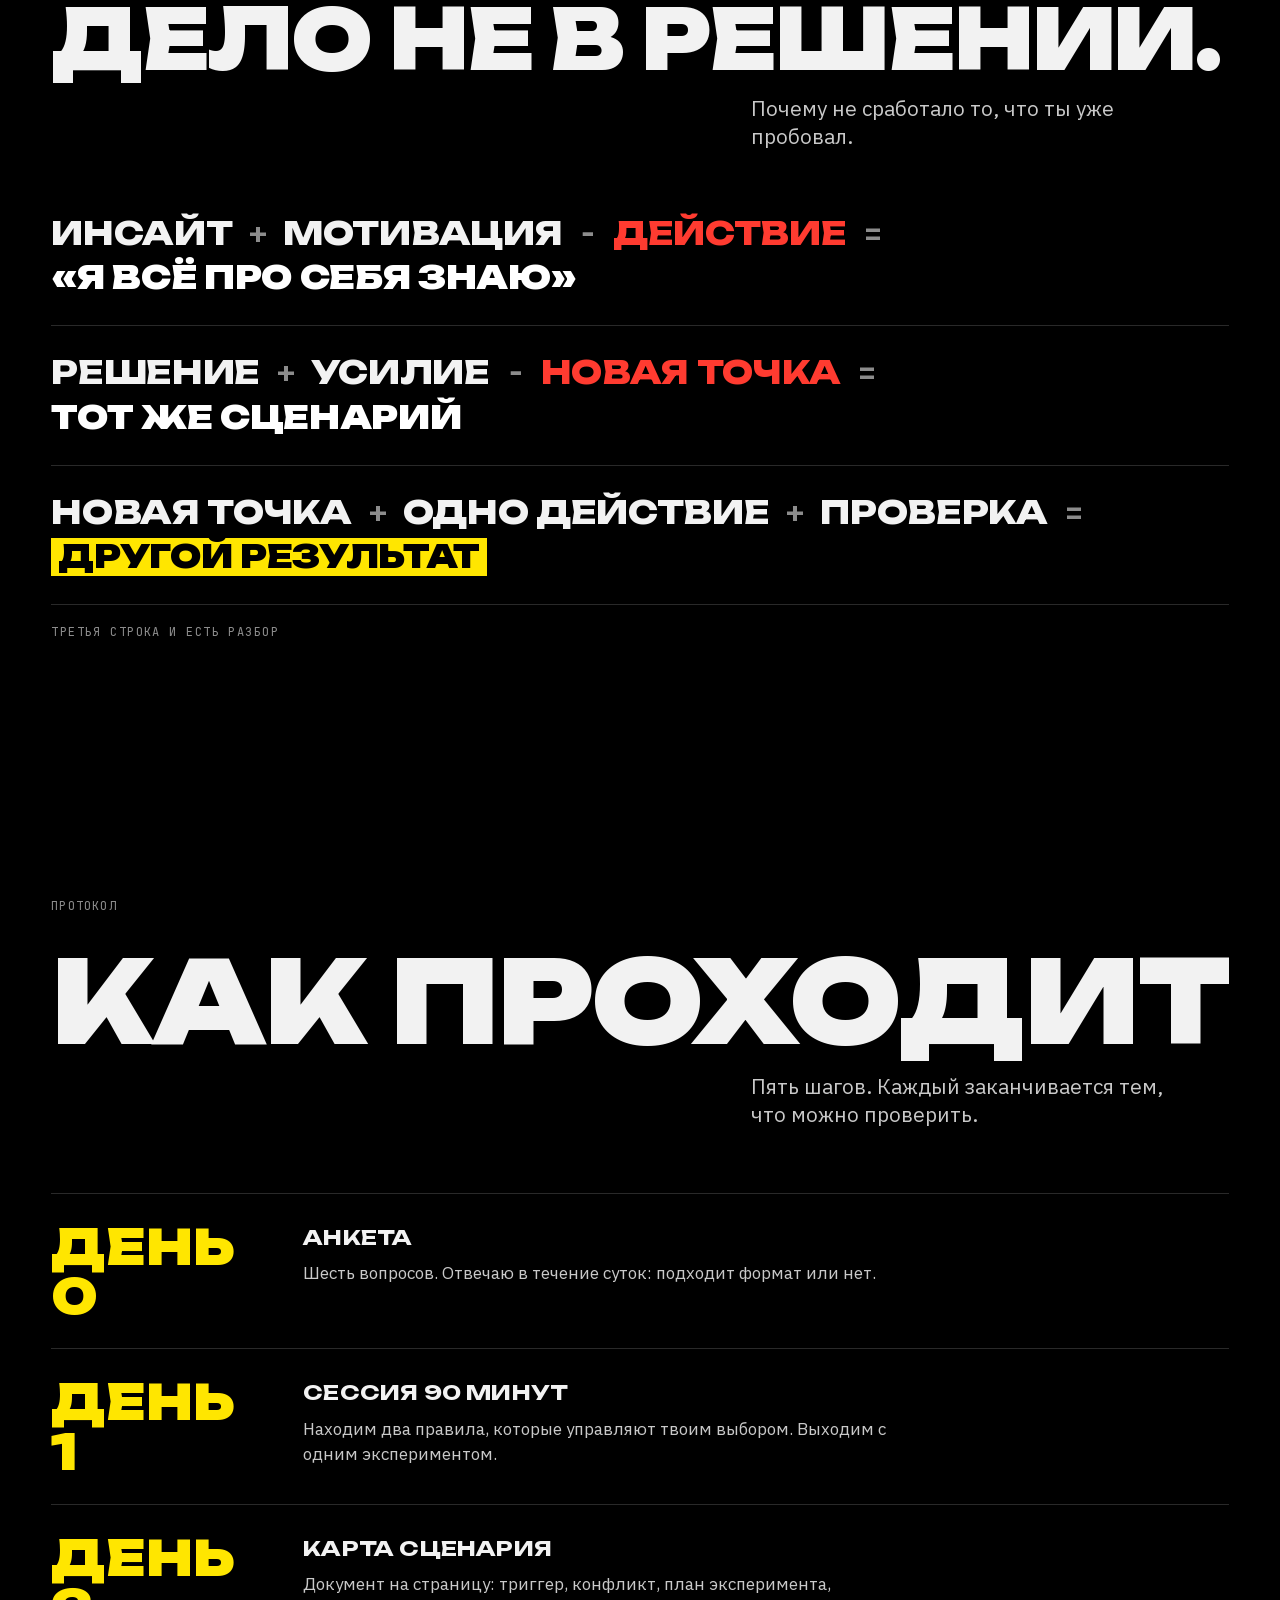
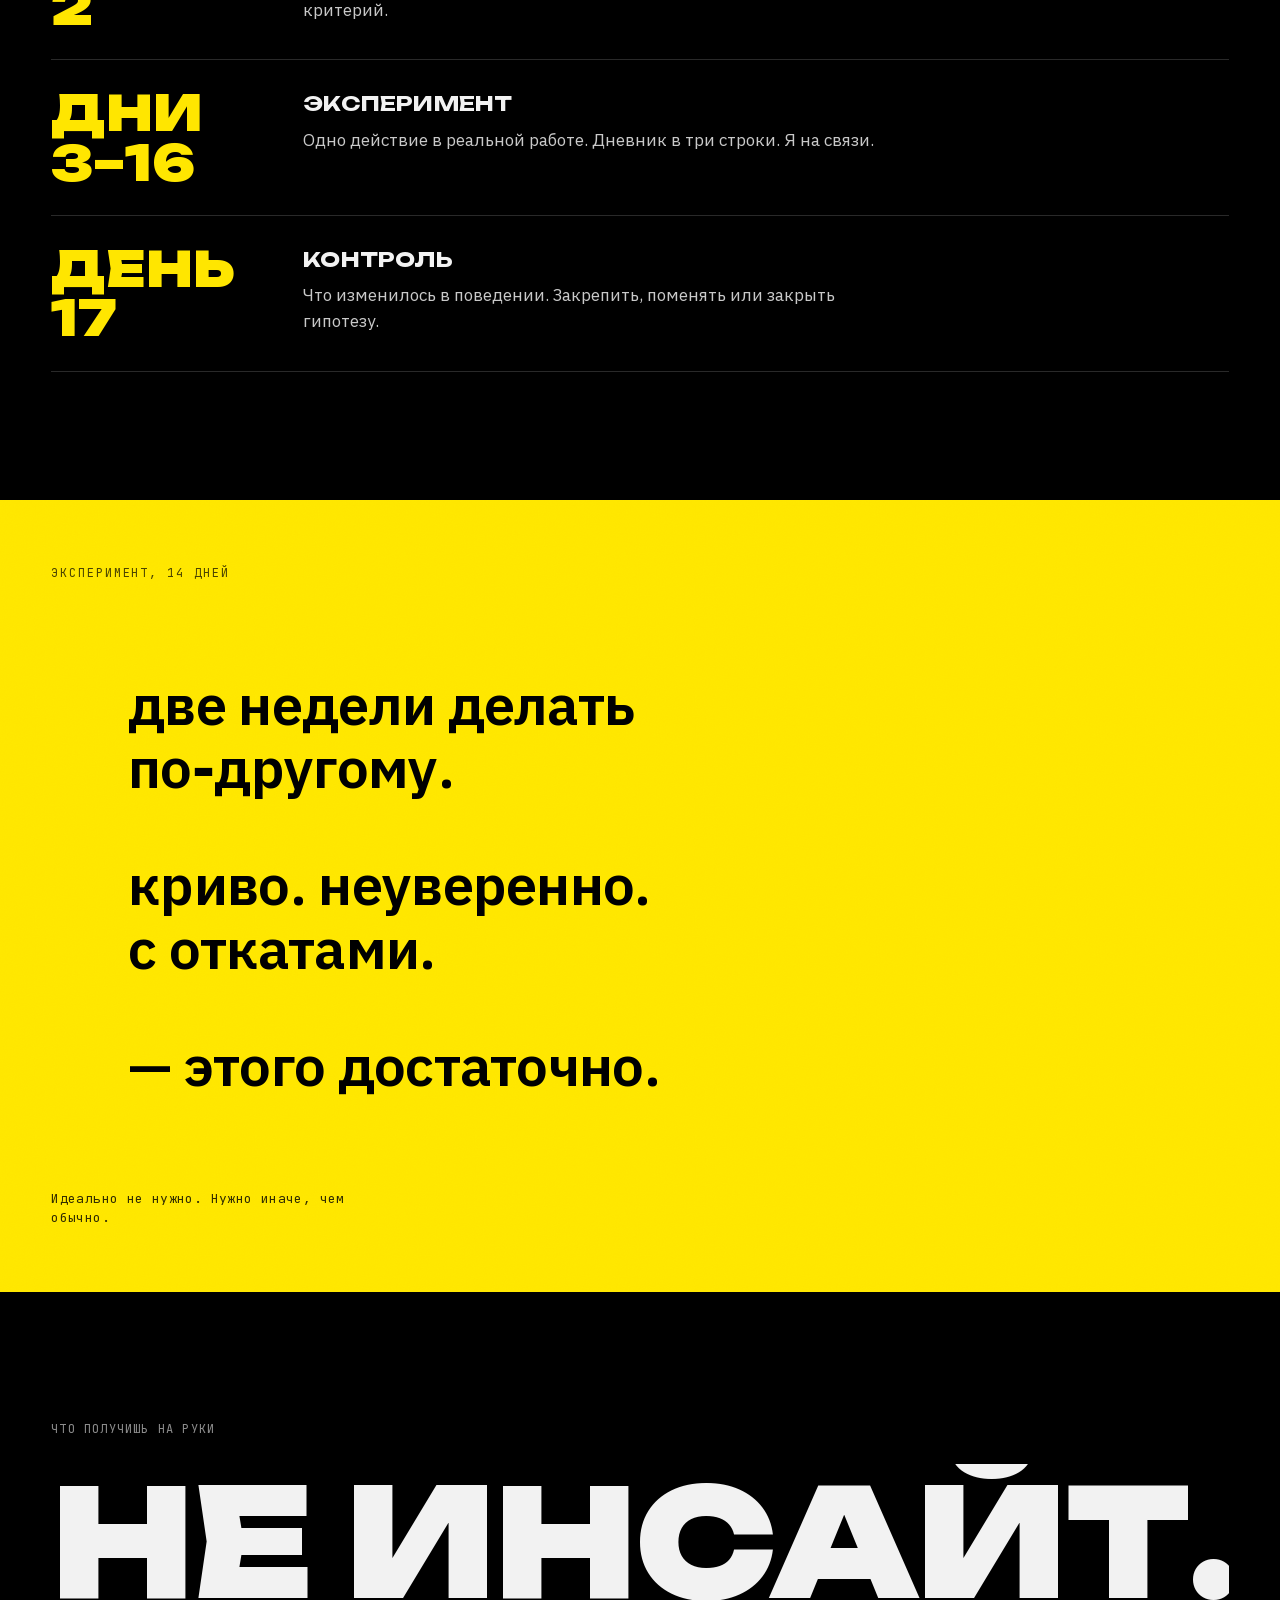
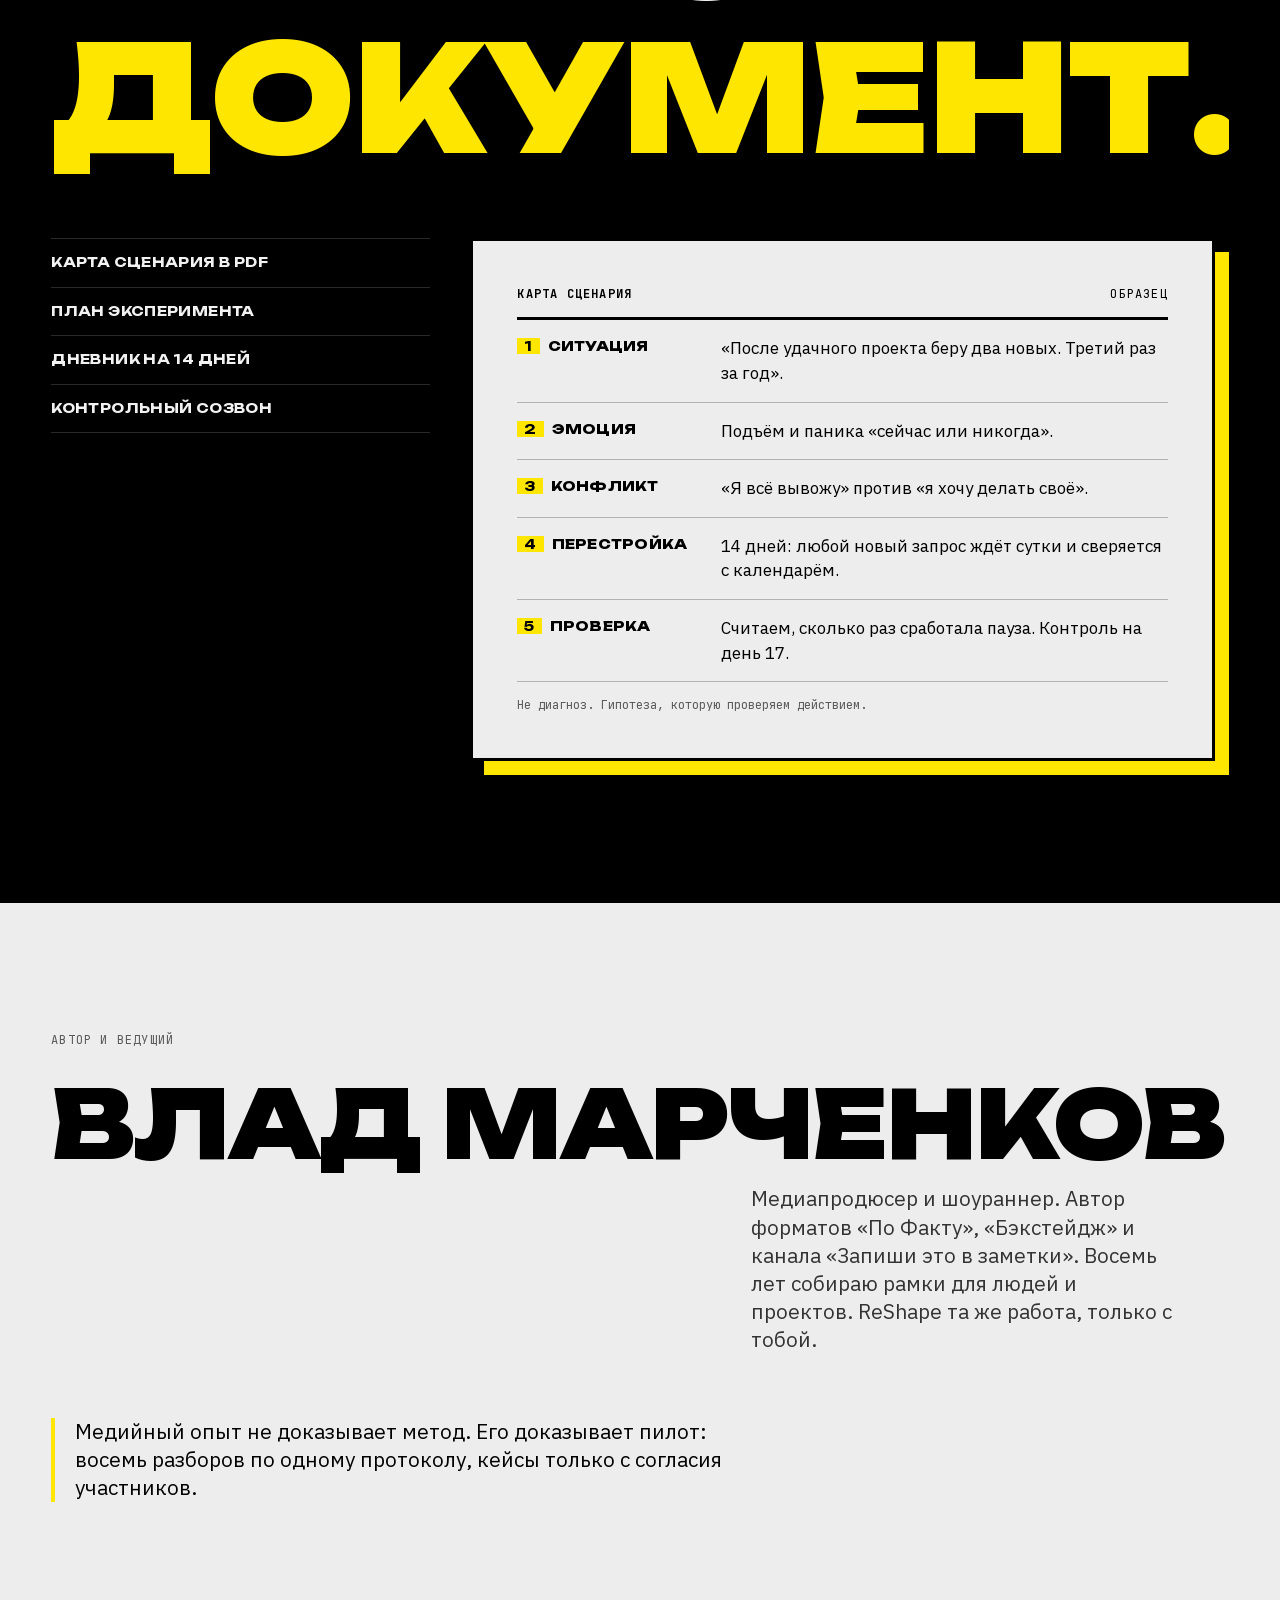
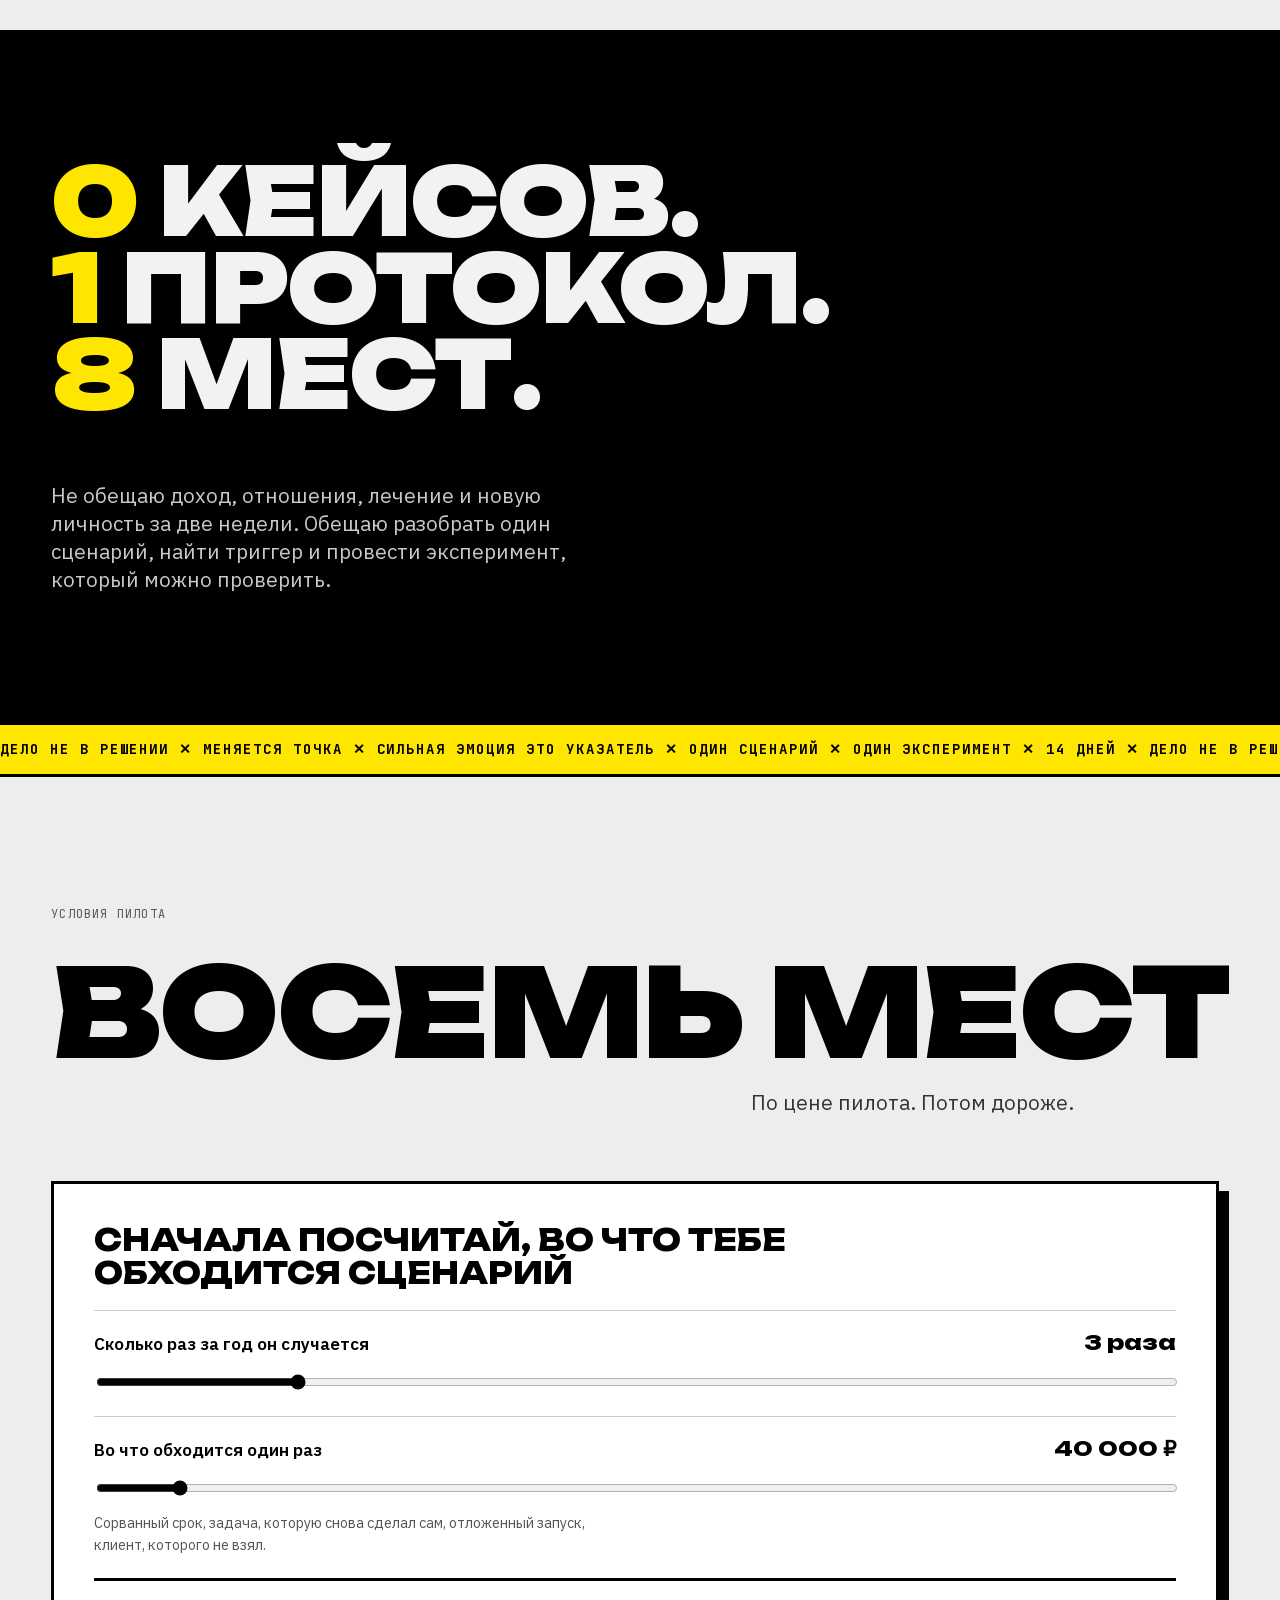
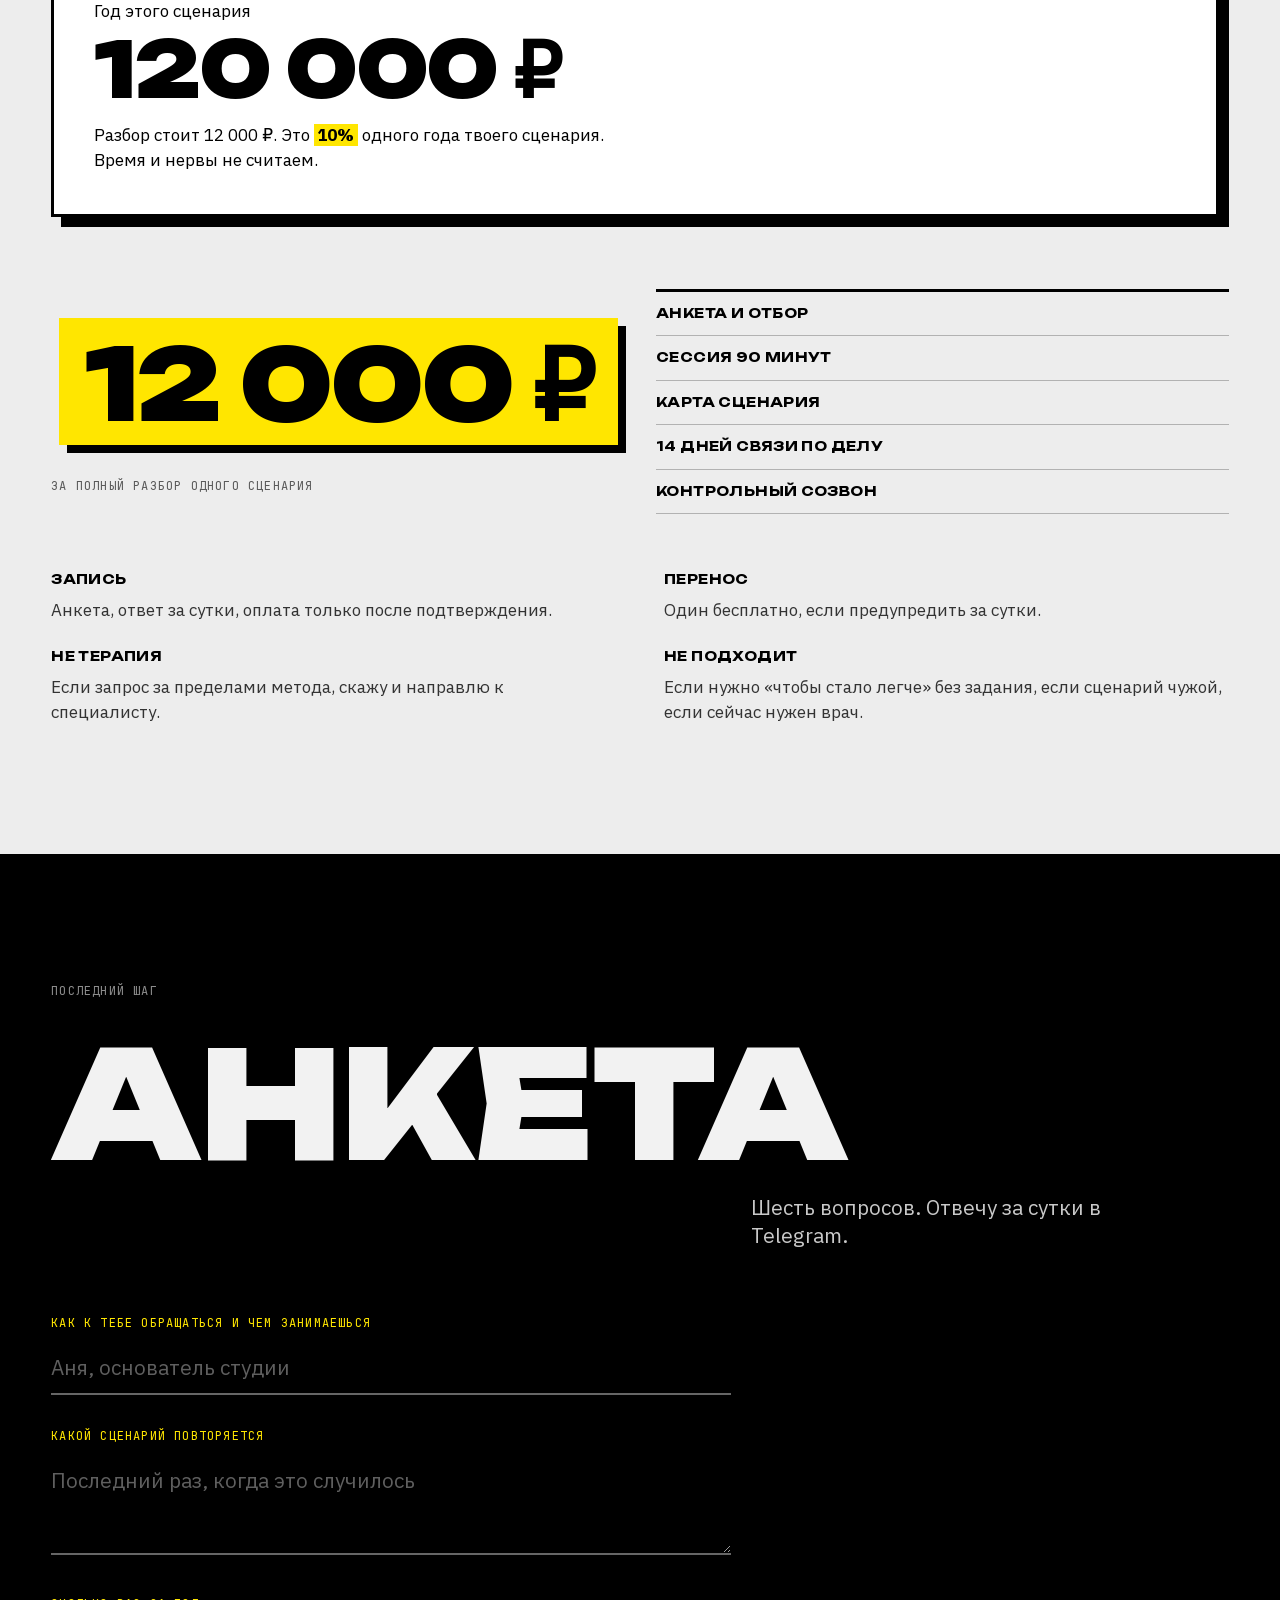
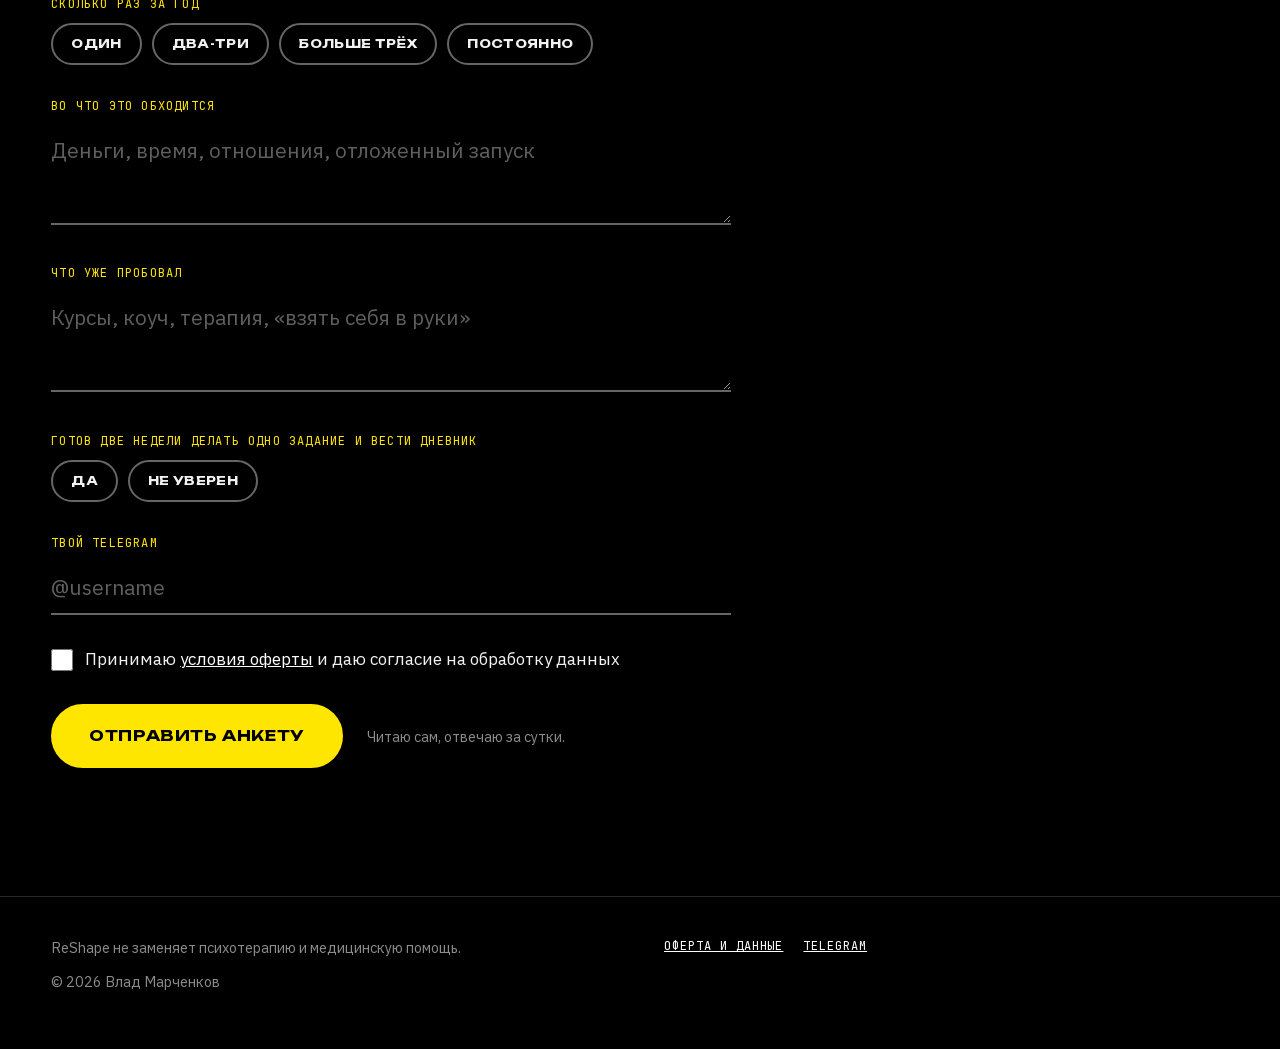
==== commit c2f892a1: "Смыслы: плакаты-сценарии, формулы «почему не сработало», разрешение на эксперимент, калькулятор цены" ====
--- a/index.html
+++ b/index.html
@@ -3,22 +3,24 @@
 <head>
 <meta charset="utf-8">
 <meta name="viewport" content="width=device-width, initial-scale=1">
+<script>if(location.hostname==='shumniyvlad-cell.github.io'){location.replace('https://reshapeme.ru'+location.pathname.replace(/^\/reshape/,'')+location.search+location.hash)}</script>
+
 <title>ReShape — разбор одного повторяющегося сценария</title>
 <meta name="description" content="Ты снова принимаешь новое решение из старой точки. Разбор одного повторяющегося сценария для предпринимателей и экспертов: сессия 90 минут, карта сценария, эксперимент на 7–14 дней, контроль. Пилот 001, восемь мест.">
 <meta name="theme-color" content="#000000">
 <meta property="og:type" content="website">
 <meta property="og:title" content="ReShape — разбор одного повторяющегося сценария">
 <meta property="og:description" content="Ты снова принимаешь новое решение из старой точки. Один сценарий, один эксперимент, две недели. Пилот 001, восемь мест.">
-<meta property="og:image" content="https://shumniyvlad-cell.github.io/reshape/assets/img/og.png">
-<meta property="og:url" content="https://shumniyvlad-cell.github.io/reshape/">
+<meta property="og:image" content="https://reshapeme.ru/assets/img/og.png">
+<meta property="og:url" content="https://reshapeme.ru/">
 <meta name="twitter:card" content="summary_large_image">
-<link rel="canonical" href="https://shumniyvlad-cell.github.io/reshape/">
+<link rel="canonical" href="https://reshapeme.ru/">
 <link rel="icon" href="assets/img/mark.svg" type="image/svg+xml">
 <link rel="preload" href="fonts/unbounded-200-900-cyrillic.woff2" as="font" type="font/woff2" crossorigin>
 <link rel="preload" href="fonts/plex-400-cyrillic.woff2" as="font" type="font/woff2" crossorigin>
 <link rel="preload" href="fonts/jbmono-700-cyrillic.woff2" as="font" type="font/woff2" crossorigin>
 <link rel="stylesheet" href="fonts/fonts.css?v=4">
-<link rel="stylesheet" href="css/styles.css?v=5">
+<link rel="stylesheet" href="css/styles.css?v=6">
 <script>
 (function(){try{var p=new URLSearchParams(location.search);if(p.has('motion'))localStorage.setItem('reshape-motion',p.get('motion'));var f=localStorage.getItem('reshape-motion');var r=f==='1'?false:f==='0'?true:matchMedia('(prefers-reduced-motion: reduce)').matches;document.documentElement.className+=r?' no-motion':' motion';}catch(e){document.documentElement.className+=' motion'}})();
 </script>
@@ -77,35 +79,73 @@
   <div class="tape__band"><div class="track" data-repeat="8"><span>Идёт пересборка ✕ ReShape ✕ Пилот 001 ✕ 8 мест ✕ </span></div></div>
 </div>
 
-<section class="sec sec--light" id="situations">
+<section class="sec sec--light sec--intro" id="situations">
   <div class="wrap">
     <div class="sec__head">
       <p class="kicker">Четыре сценария</p>
       <h2 class="slam rv" data-fit="150"><span class="ln"><span class="w">Знакомо?</span></span></h2>
-      <p class="sub">Если один из них твой, ты знаешь этот момент наизусть.</p>
-    </div>
-    <div class="sit">
-      <article class="sit__card rv">
-        <div class="sit__stamp">Лишнее</div>
-        <p class="sit__q">Закрыл проект и тут же взял ещё два.</p>
-      </article>
-      <article class="sit__card rv">
-        <div class="sit__stamp">Своё</div>
-        <p class="sit__q">Свой продукт третий год лежит в заметках.</p>
-      </article>
-      <article class="sit__card rv">
-        <div class="sit__stamp">Руль</div>
-        <p class="sit__q">Нанял человека. Через две недели снова всё сам.</p>
-      </article>
-      <article class="sit__card rv">
-        <div class="sit__stamp">Курс</div>
-        <p class="sit__q">Каждые полгода новое направление.</p>
-      </article>
-    </div>
-    <div class="sit__after">
-      <p>Решение каждый раз новое. Результат старый.</p>
-      <h3 class="slam rv" data-fit="120" data-lines-desktop="ДЕЛО НЕ В РЕШЕНИИ." data-lines-mobile="ДЕЛО НЕ|В РЕШЕНИИ."><span class="ln"><span class="w">Дело не в решении.</span></span></h3>
-    </div>
+      <p class="sub">Если один из них твой, ты узнаешь его с первой строки.</p>
+    </div>
+  </div>
+</section>
+
+<section class="poster poster--blue" aria-label="Сценарий «Лишнее»">
+  <div class="poster__in">
+    <p class="poster__tag">Лишнее</p>
+    <div class="poster__line focus">
+      <p>ты не умеешь отказывать.</p>
+      <p>— поэтому всё время отказываешь себе.</p>
+    </div>
+    <p class="poster__cap">«Закрыл проект и тут же взял ещё два»</p>
+  </div>
+</section>
+
+<section class="poster poster--green" aria-label="Сценарий «Своё»">
+  <div class="poster__in">
+    <p class="poster__tag">Своё</p>
+    <div class="poster__line focus">
+      <p>ты не откладываешь продукт.</p>
+      <p>ты откладываешь момент, когда его оценят.</p>
+    </div>
+    <p class="poster__cap">«Свой продукт третий год лежит в заметках»</p>
+  </div>
+</section>
+
+<section class="poster poster--red" aria-label="Сценарий «Руль»">
+  <div class="poster__in">
+    <p class="poster__tag">Руль</p>
+    <div class="poster__line poster__dialog focus">
+      <p>— Зачем ты снова всё делаешь сам?</p>
+      <p class="r">— Так быстрее.</p>
+      <p>— Третий год?</p>
+    </div>
+    <p class="poster__cap">«Нанял человека. Через две недели снова всё сам»</p>
+  </div>
+</section>
+
+<section class="poster poster--paper" aria-label="Сценарий «Курс»">
+  <div class="poster__in">
+    <p class="poster__tag">Курс</p>
+    <div class="poster__line focus">
+      <p>новая идея приходит ровно тогда, когда старую пора доделывать.</p>
+    </div>
+    <p class="poster__cap">«Каждые полгода новое направление»</p>
+  </div>
+</section>
+
+<section class="sec" id="why">
+  <div class="wrap">
+    <div class="sec__head">
+      <p class="kicker">Решение каждый раз новое. Результат старый.</p>
+      <h2 class="slam rv" data-fit="150" data-lines-desktop="ДЕЛО НЕ В РЕШЕНИИ." data-lines-mobile="ДЕЛО НЕ|В РЕШЕНИИ."><span class="ln"><span class="w">Дело не в решении.</span></span></h2>
+      <p class="sub">Почему не сработало то, что ты уже пробовал.</p>
+    </div>
+    <ul class="formulas">
+      <li class="formula rv"><span>Инсайт</span><i>+</i><span>мотивация</span><i>−</i><span class="minus">действие</span><i>=</i><b>«я всё про себя знаю»</b></li>
+      <li class="formula rv"><span>Решение</span><i>+</i><span>усилие</span><i>−</i><span class="minus">новая точка</span><i>=</i><b>тот же сценарий</b></li>
+      <li class="formula formula--yes rv"><span>Новая точка</span><i>+</i><span>одно действие</span><i>+</i><span>проверка</span><i>=</i><b>другой результат</b></li>
+    </ul>
+    <p class="formulas__note">Третья строка и есть разбор</p>
   </div>
 </section>
 
@@ -153,6 +193,18 @@
         </div>
       </li>
     </ol>
+  </div>
+</section>
+
+<section class="poster poster--yellow" aria-label="Разрешение">
+  <div class="poster__in">
+    <p class="poster__tag">Эксперимент, 14 дней</p>
+    <div class="poster__line focus">
+      <p>две недели делать по‑другому.</p>
+      <p>криво. неуверенно. с откатами.</p>
+      <p>— этого достаточно.</p>
+    </div>
+    <p class="poster__cap">Идеально не нужно. Нужно иначе, чем обычно.</p>
   </div>
 </section>
 
@@ -229,6 +281,25 @@
       <h2 class="slam rv" data-fit="150" data-lines-desktop="ВОСЕМЬ МЕСТ" data-lines-mobile="ВОСЕМЬ|МЕСТ"><span class="ln"><span class="w">Восемь мест</span></span></h2>
       <p class="sub">По цене пилота. Потом дороже.</p>
     </div>
+    <div class="calc" id="calc">
+      <h3 class="calc__title">Сначала посчитай, во что тебе обходится сценарий</h3>
+      <div class="calc__row">
+        <label for="cTimes">Сколько раз за год он случается</label>
+        <output id="cTimesOut" for="cTimes">3 раза</output>
+        <input type="range" id="cTimes" min="1" max="12" step="1" value="3">
+      </div>
+      <div class="calc__row">
+        <label for="cCost">Во что обходится один раз</label>
+        <output id="cCostOut" for="cCost">40 000 ₽</output>
+        <input type="range" id="cCost" min="5000" max="500000" step="5000" value="40000">
+        <p class="calc__hint">Сорванный срок, задача, которую снова сделал сам, отложенный запуск, клиент, которого не взял.</p>
+      </div>
+      <div class="calc__res" aria-live="polite">
+        <p>Год этого сценария</p>
+        <strong id="cYear">120 000 ₽</strong>
+        <p id="cNote">Разбор стоит 12 000 ₽. Это 10% одного года твоего сценария. Время и нервы не считаем.</p>
+      </div>
+    </div>
     <div class="price">
       <div>
         <div class="sticker rv" id="priceNum">12 000 ₽</div>
@@ -348,6 +419,6 @@
   </div>
 </footer>
 
-<script src="js/main.js?v=5"></script>
+<script src="js/main.js?v=10"></script>
 </body>
 </html>
--- a/css/styles.css
+++ b/css/styles.css
@@ -215,7 +215,7 @@
 /* Ноль кейсов */
 .zero{
   font-family:var(--display);font-weight:900;text-transform:uppercase;
-  font-size:clamp(2rem, 1rem + 6.5vw, 7.5rem);line-height:.92;letter-spacing:-.02em;margin-bottom:clamp(32px, 5vw, 64px);
+  font-size:clamp(1.75rem, .45rem + 6.8vw, 7.5rem);line-height:.92;letter-spacing:-.02em;margin-bottom:clamp(32px, 5vw, 64px);white-space:nowrap;
 }
 .zero b{color:var(--yellow);font-weight:900}
 #proof .sub{color:#C9C9C9;max-width:44ch}
@@ -321,3 +321,84 @@
 @keyframes fade{from{opacity:0;transform:translateY(14px)}to{opacity:1;transform:none}}
 .motion .rv{opacity:0;transform:translateY(28px);transition:opacity .7s cubic-bezier(.2,.7,.2,1), transform .7s cubic-bezier(.2,.7,.2,1)}
 .motion .rv.in{opacity:1;transform:none}
+
+/* ---------- Плакаты-сценарии ---------- */
+.sec--intro{padding-bottom:clamp(40px, 6vw, 72px)}
+.poster{
+  position:relative;overflow:hidden;isolation:isolate;
+  min-height:clamp(540px, 88svh, 1000px);
+  display:flex;
+}
+.poster::after{
+  content:'';position:absolute;inset:0;pointer-events:none;z-index:1;opacity:.22;mix-blend-mode:overlay;
+  background-image:url("data:image/svg+xml,%3Csvg xmlns='http://www.w3.org/2000/svg' width='220' height='220'%3E%3Cfilter id='n'%3E%3CfeTurbulence type='fractalNoise' baseFrequency='.9' numOctaves='3' stitchTiles='stitch'/%3E%3C/filter%3E%3Crect width='100%25' height='100%25' filter='url(%23n)'/%3E%3C/svg%3E");
+  background-size:220px 220px;
+}
+.poster__in{
+  position:relative;z-index:2;width:100%;max-width:var(--max);margin:0 auto;
+  padding:clamp(28px, 5vw, 64px) var(--gutter);
+  display:flex;flex-direction:column;justify-content:space-between;gap:40px;
+}
+.poster__tag{font-family:var(--mono);font-size:12px;letter-spacing:.16em;text-transform:uppercase;opacity:.7}
+.poster__line{
+  --blur-final:0px;
+  font-family:var(--sans);font-weight:500;
+  font-size:clamp(1.65rem, .9rem + 3.3vw, 3.7rem);line-height:1.12;letter-spacing:-.012em;
+  max-width:19ch;margin:auto 0 auto clamp(0px, 6vw, 96px);
+}
+.poster__line p + p{margin-top:.95em}
+.poster__cap{font-family:var(--mono);font-size:13px;letter-spacing:.03em;opacity:.8;max-width:44ch}
+
+.poster--blue{background:#1616EE;color:#fff}
+.poster--blue .poster__line{
+  text-shadow:0 0 1px #fff, 0 0 9px rgba(255,255,255,.75), 0 0 26px rgba(150,165,255,.85),
+    -1.5px 0 0 rgba(255,60,130,.35), 1.5px 0 0 rgba(90,220,255,.35);
+}
+.poster--green{background:#86CF0B;color:#0b0b0b}
+.poster--green .poster__line{--blur-final:.55px;filter:blur(.55px);text-shadow:7px 0 3px rgba(0,0,0,.26), -4px 0 3px rgba(0,0,0,.18)}
+.poster--red{background:#050505;color:#FF2E2E}
+.poster--red .poster__line{
+  font-family:var(--mono);font-weight:700;text-transform:uppercase;letter-spacing:.01em;
+  font-size:clamp(1.25rem, .8rem + 2.4vw, 2.7rem);max-width:26ch;
+  text-shadow:0 0 3px #ff2424, 0 0 13px rgba(255,24,24,.75), 0 0 34px rgba(255,0,0,.45);
+}
+.poster__dialog .r{margin-left:clamp(28px, 16vw, 300px)}
+.poster--paper{
+  background:#ECEAE4;color:#0b0b0b;
+  box-shadow:inset 0 0 0 clamp(12px, 2.4vw, 24px) #ECEAE4, inset 0 0 0 calc(clamp(12px, 2.4vw, 24px) + 6px) #0b0b0b;
+}
+.poster--paper .poster__in{padding:clamp(44px, 7vw, 88px) calc(var(--gutter) + clamp(12px, 2.4vw, 24px))}
+.poster--paper .poster__line{--blur-final:.6px;font-weight:700;filter:blur(.6px);text-shadow:5px 0 4px rgba(0,0,0,.32), -3px 0 3px rgba(0,0,0,.22)}
+.poster--yellow{background:var(--yellow);color:#000}
+.poster--yellow .poster__line{font-weight:600;max-width:22ch}
+
+/* Фокус: строка проявляется из размытия, когда плакат въезжает в экран */
+.motion .poster__line.focus{opacity:0;filter:blur(10px);transition:opacity .9s ease, filter 1.2s cubic-bezier(.2,.7,.2,1)}
+.motion .poster__line.focus.in{opacity:1;filter:blur(var(--blur-final))}
+
+/* ---------- Формулы ---------- */
+.formulas{list-style:none;padding:0;margin:0;display:grid;gap:clamp(16px, 2.4vw, 28px)}
+.formula{
+  display:flex;flex-wrap:wrap;align-items:baseline;gap:.2em .5em;
+  font-family:var(--display);font-weight:800;text-transform:uppercase;letter-spacing:-.01em;
+  font-size:clamp(1.05rem, .65rem + 1.7vw, 2.15rem);line-height:1.18;
+  padding-bottom:clamp(16px, 2.4vw, 28px);border-bottom:1px solid var(--line);
+}
+.formula i{font-style:normal;font-family:var(--mono);font-weight:700;color:var(--grey)}
+.formula .minus{color:#FF3B30}
+.formula b{font-weight:900;color:#fff}
+.formula--yes b{background:var(--yellow);color:#000;padding:0 .22em;-webkit-box-decoration-break:clone;box-decoration-break:clone}
+.formulas__note{margin-top:18px;font-family:var(--mono);font-size:12px;letter-spacing:.12em;text-transform:uppercase;color:var(--grey)}
+
+/* ---------- Калькулятор ---------- */
+.calc{background:#fff;border:3px solid #000;padding:clamp(20px, 3.5vw, 40px);margin-bottom:clamp(40px, 6vw, 72px);box-shadow:10px 10px 0 #000;margin-right:10px}
+.calc__title{font-family:var(--display);font-weight:800;text-transform:uppercase;font-size:clamp(1.1rem, .75rem + 1.4vw, 1.9rem);line-height:1.1;margin:0 0 20px;max-width:26ch}
+.calc__row{display:grid;grid-template-columns:1fr auto;gap:6px 16px;align-items:baseline;padding:16px 0;border-top:1px solid rgba(0,0,0,.2)}
+.calc__row label{font-weight:600}
+.calc__row output{font-family:var(--display);font-weight:800;font-size:clamp(1rem, .9rem + .5vw, 1.3rem);white-space:nowrap}
+.calc__row input[type=range]{grid-column:1 / -1;width:100%;height:32px;accent-color:#000;cursor:pointer}
+.calc__hint{grid-column:1 / -1;color:#555;font-size:.9rem;max-width:60ch}
+.calc__res{margin-top:6px;padding-top:18px;border-top:3px solid #000}
+.calc__res strong{display:block;font-family:var(--display);font-weight:900;font-size:clamp(2.2rem, 1rem + 5vw, 4.8rem);line-height:1;letter-spacing:-.03em;margin:8px 0 14px}
+.calc__res p{max-width:54ch}
+.calc__res .hl{background:var(--yellow);padding:0 .2em;font-weight:700}
